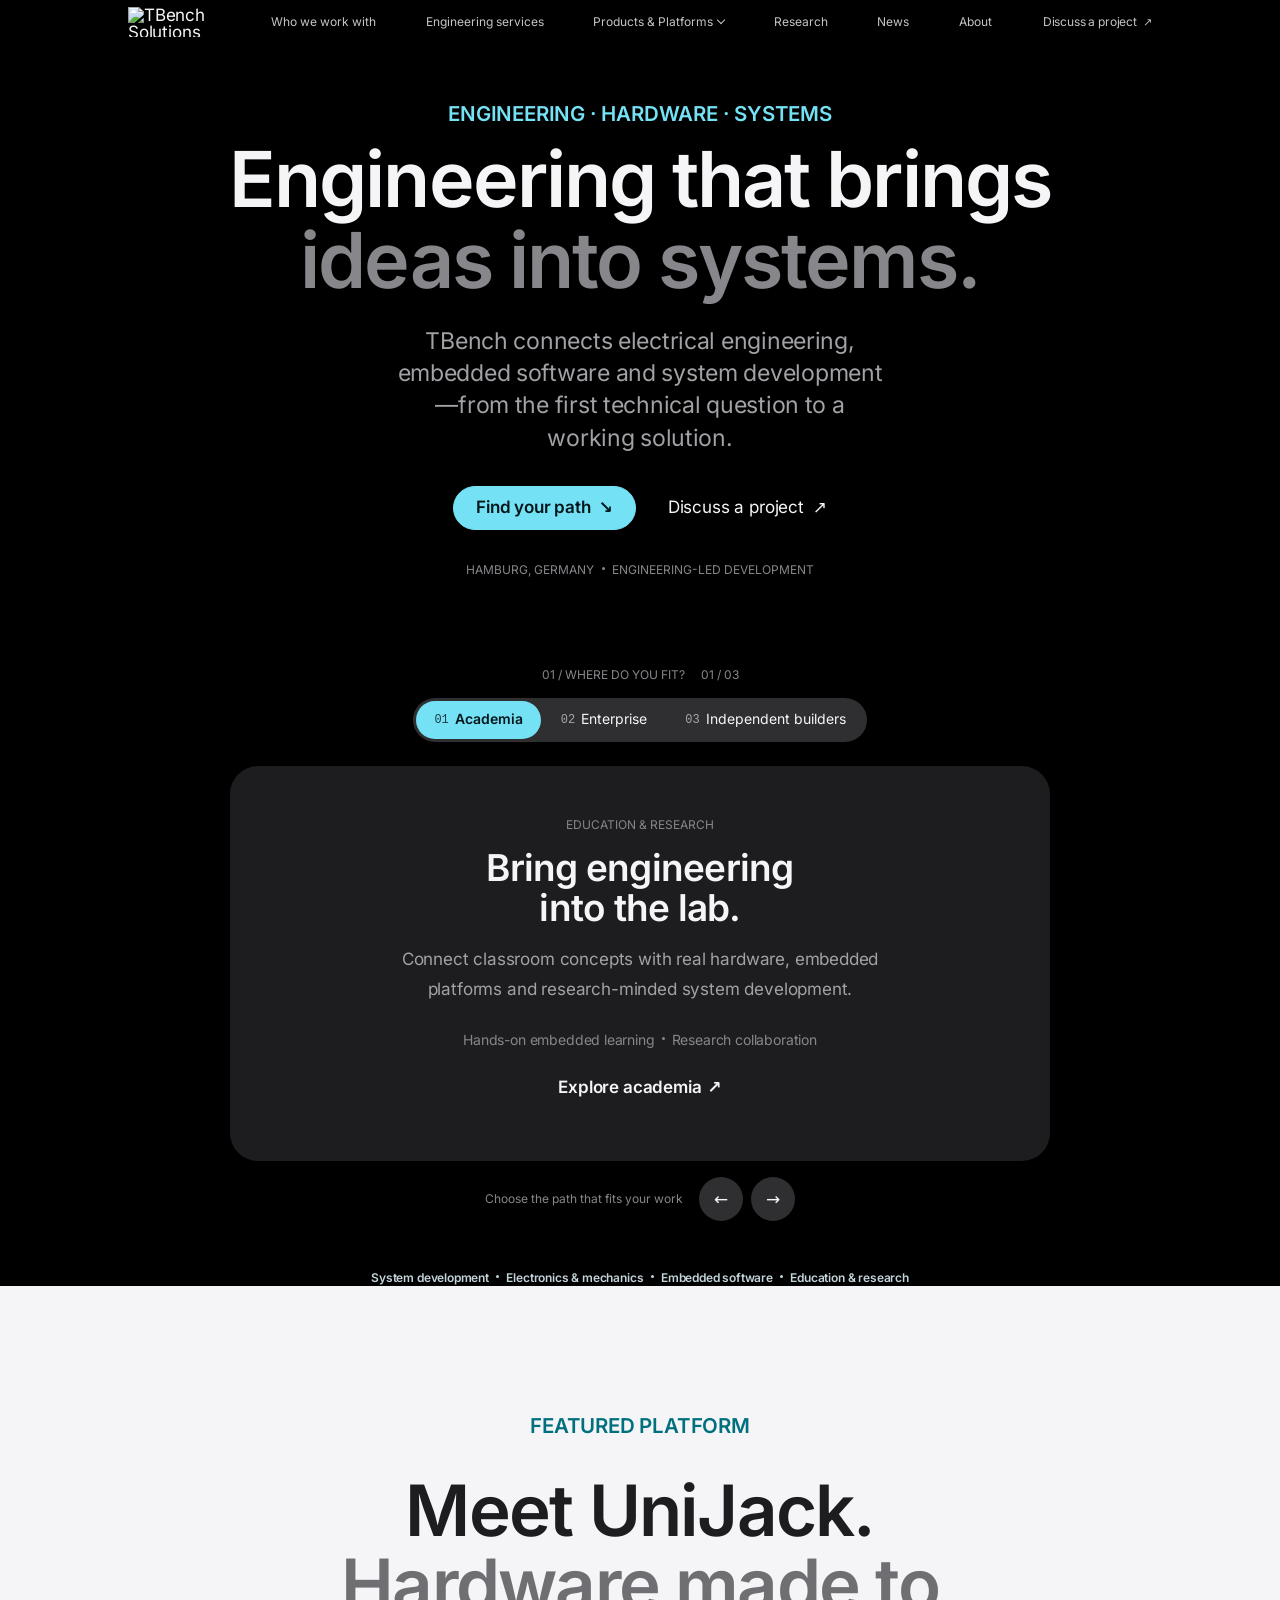
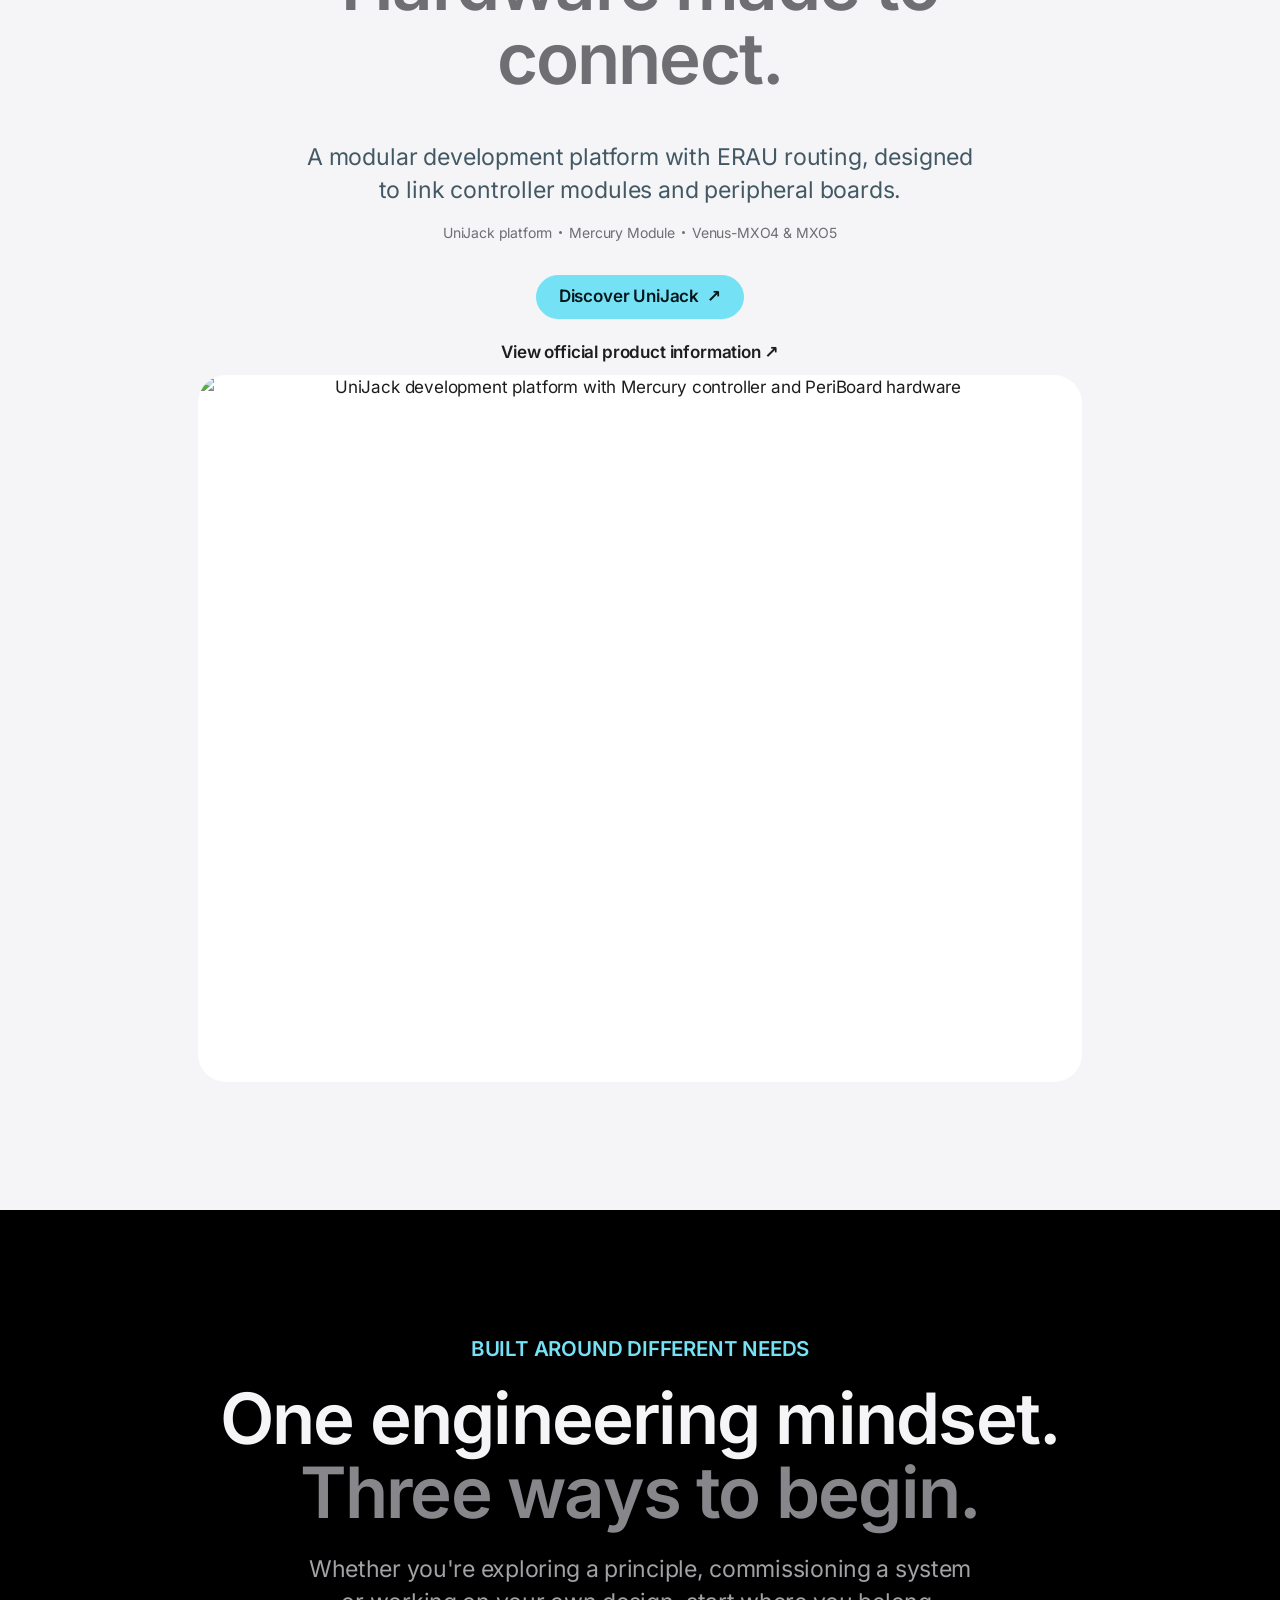
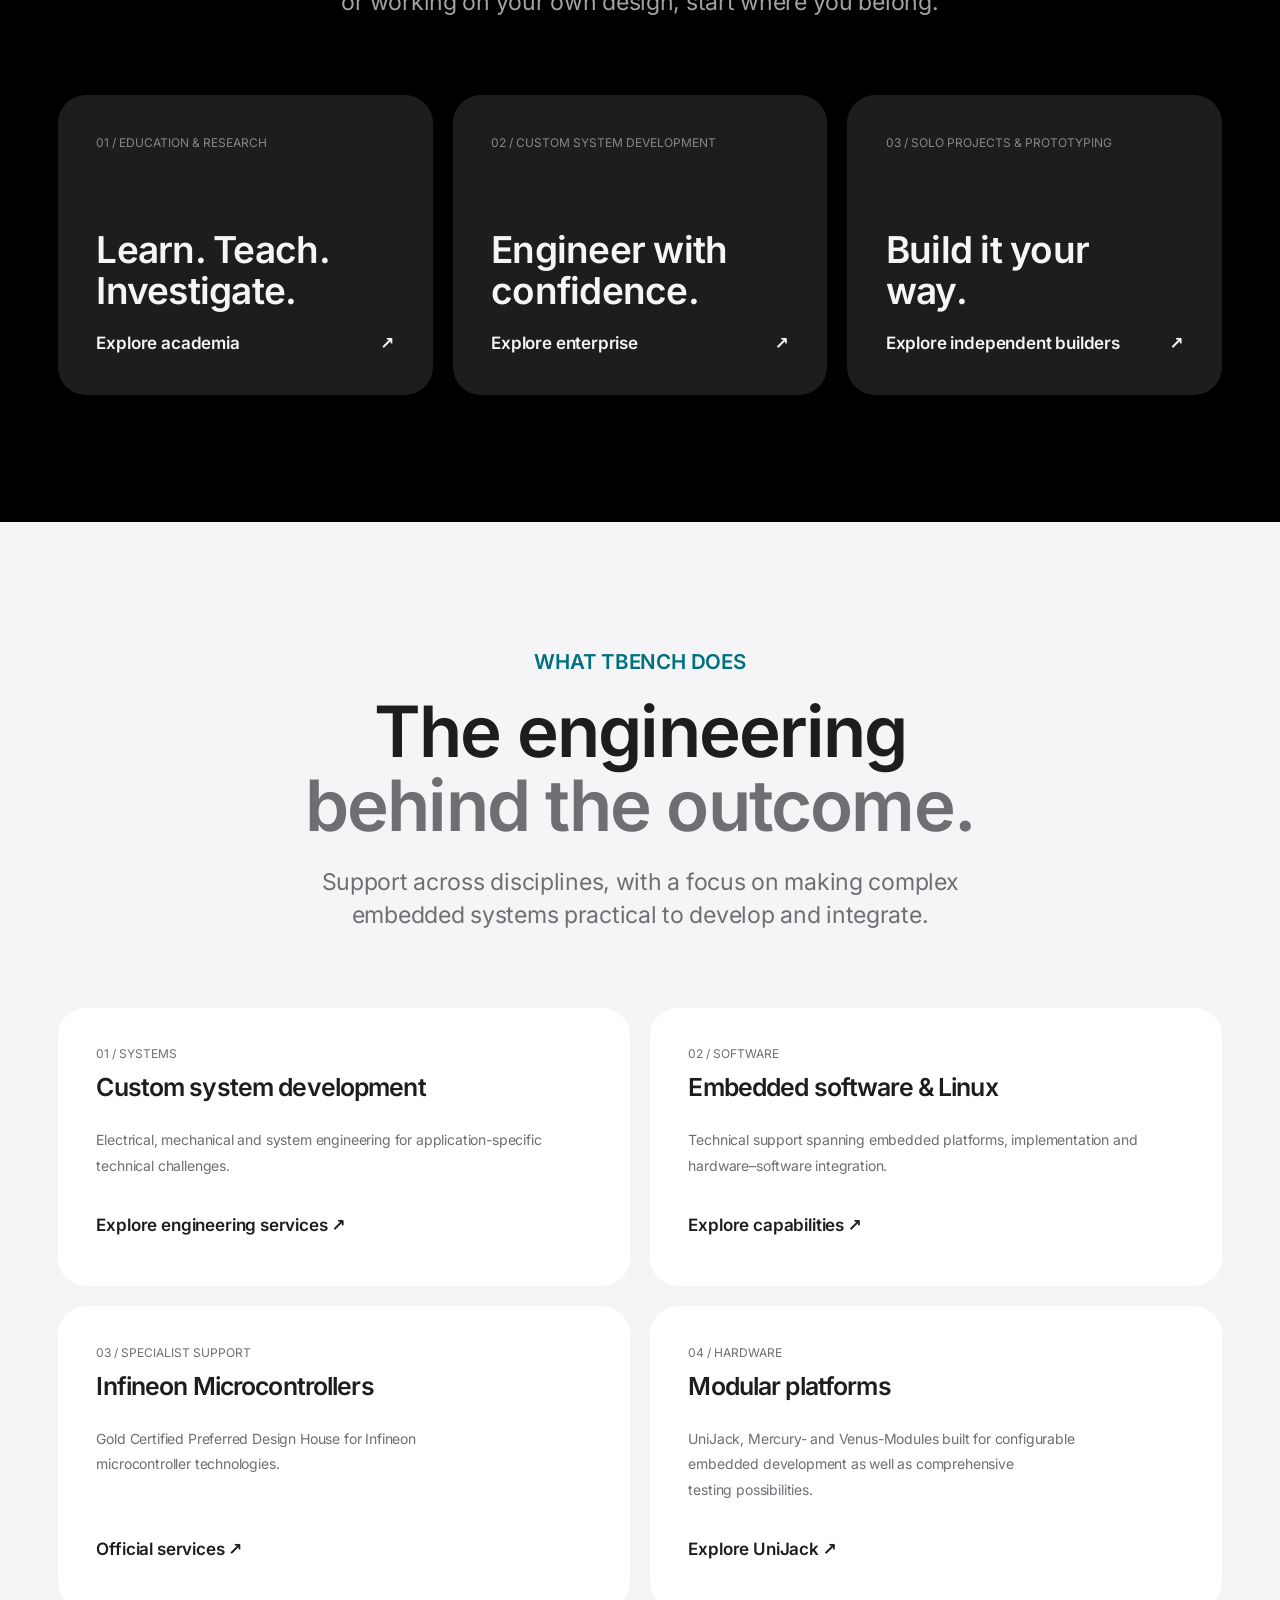
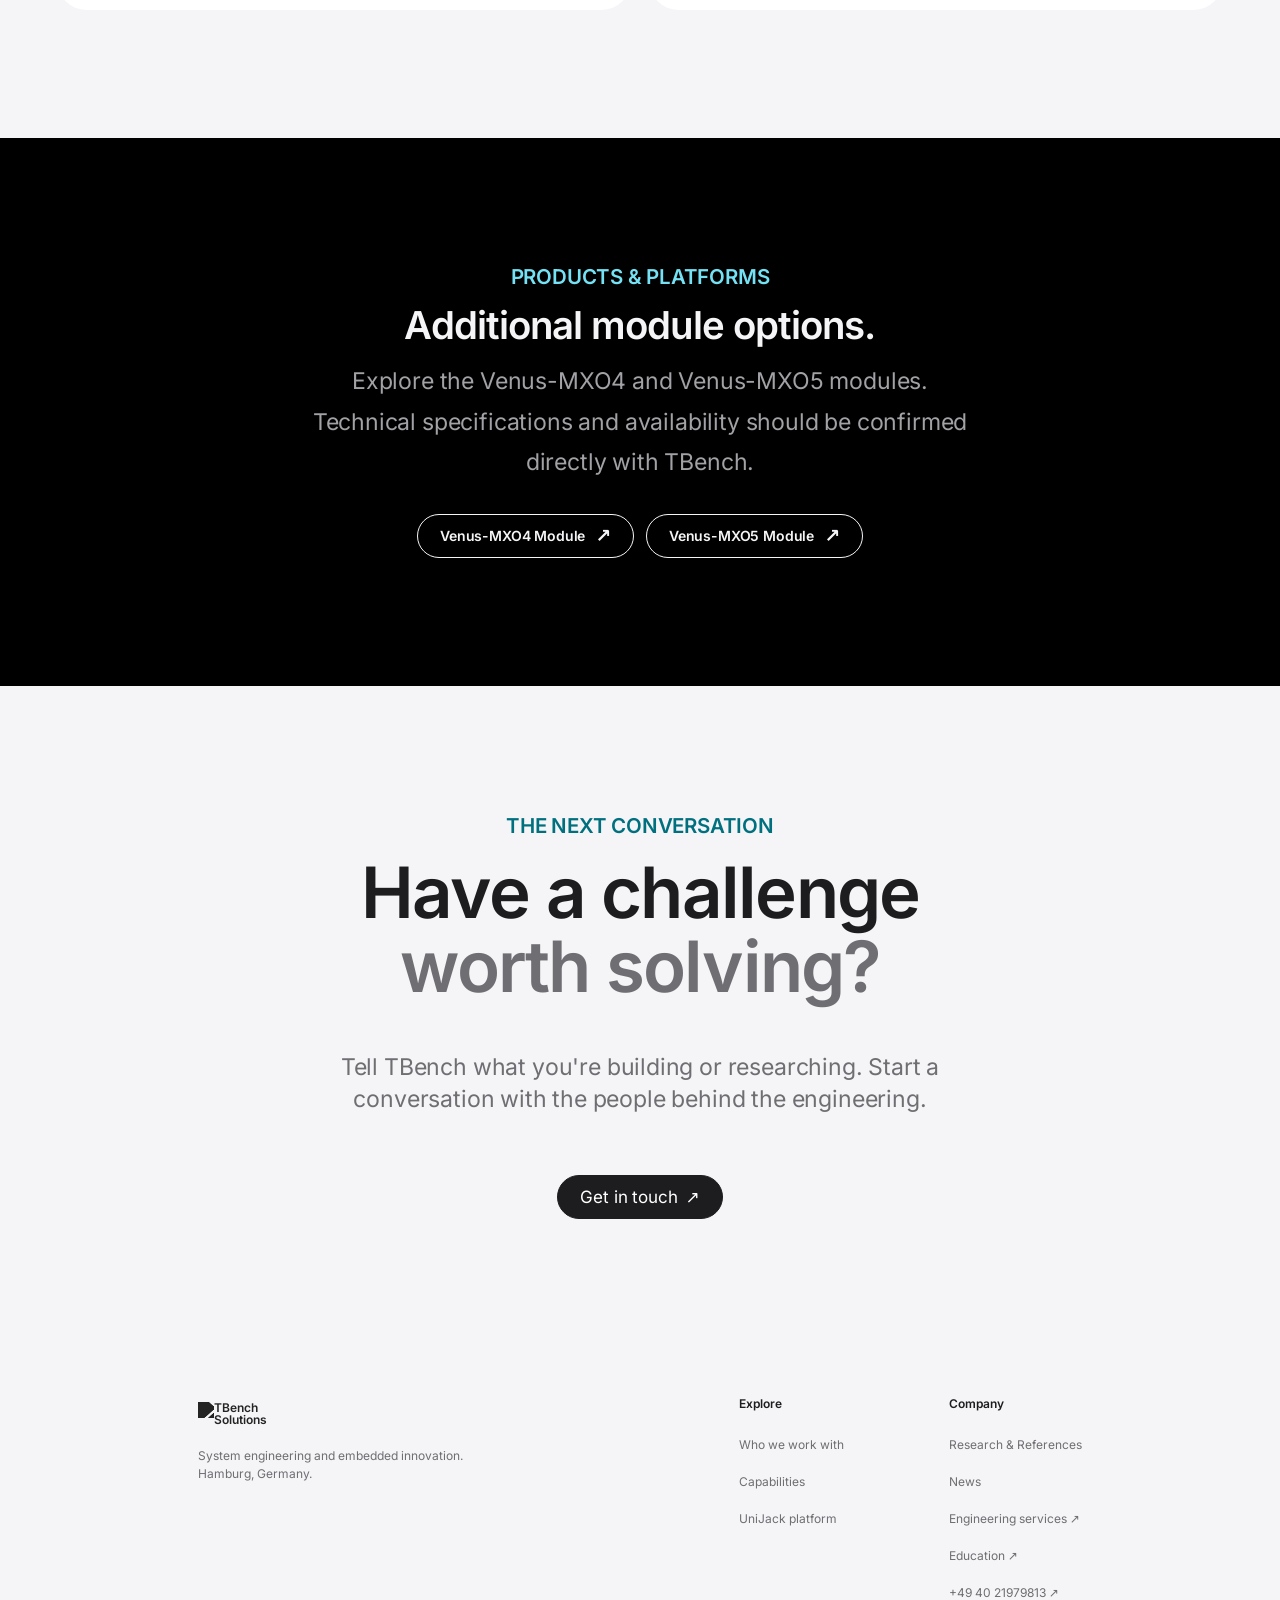
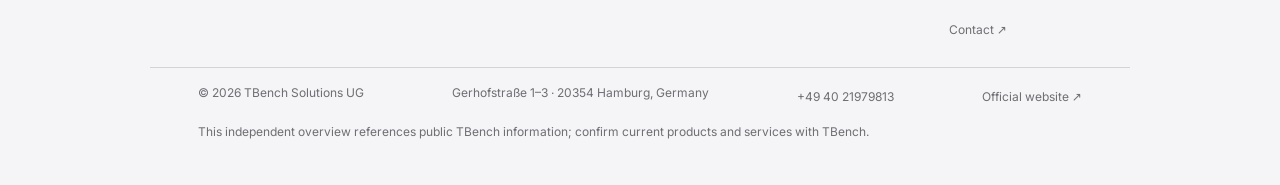
==== tbench/index.html @ c538a20d "Home carousel: narrow centred text card with steady height - Card max width 820px, all text and the " ====
<!doctype html><html lang="en"><head>
<meta charset="utf-8"><meta name="viewport" content="width=device-width, initial-scale=1">
<meta name="theme-color" content="#081016"><meta name="color-scheme" content="dark">
<title>TBench Solutions | Engineering for what’s next</title>
<meta name="description" content="TBench brings electrical engineering, embedded software and system development to academia, enterprises and independent builders. Find your path.">
<link rel="canonical" href="https://britneylinda14-stack.github.io/tbench-unijack-copy/tbench/">
<meta property="og:type" content="website"><meta property="og:title" content="TBench Solutions | Engineering for what’s next">
<meta property="og:description" content="Explore TBench engineering solutions for academia, enterprises and independent builders.">
<meta property="og:image" content="https://britneylinda14-stack.github.io/tbench-unijack-copy/assets/gallery-1.jpg">
<link rel="stylesheet" href="./../tokens.css?v=apple-9">
<link rel="stylesheet" href="./site.css"><script src="./site.js?v=apple-9" defer></script><link rel="stylesheet" href="./concept.css?v=apple-9"><link rel="stylesheet" href="../tbench/shared-nav.css?v=apple-9"><script defer src="../tbench/shared-nav.js?v=apple-9"></script></head><body class="page-home">
<a class="skip-link" href="#main">Skip to content</a>
<header class="tb-header" id="tb-unified-header" data-menu-open="false"><div class="tb-header-inner">
<a class="tb-brand" href="../tbench/" aria-label="TBench Solutions — company homepage"><img src="../assets/tbench-official-logo.svg?v=20261109" alt="TBench Solutions" width="2048" height="659" decoding="async"></a>
<button class="tb-menu-button" id="tb-menu-toggle" type="button" aria-label="Open navigation" aria-expanded="false" aria-controls="tb-primary-menu"><i aria-hidden="true"></i><i aria-hidden="true"></i><i aria-hidden="true"></i></button>
<nav class="tb-navigation" id="tb-primary-menu" aria-label="Main navigation">
<a href="../tbench/#audiences">Who we work with</a><a href="../tbench/#expertise">Engineering services</a>
<div class="tb-nav-products"><button type="button" class="tb-product-toggle" id="tb-products-button" aria-expanded="false" aria-controls="tb-product-links" aria-haspopup="true">Products &amp; Platforms <span aria-hidden="true">⌄</span></button>
<div class="tb-product-list" id="tb-product-links" hidden>
<a href="../">UniJack Development Platform</a>
<a href="../tbench/products/mercury/">Mercury Module</a>
<a href="../tbench/products/periboard/">PeriBoard</a>
<a href="../tbench/products/venus-mxo4/">Venus-MXO4 Module</a>
<a href="../tbench/products/venus-mxo5/">Venus-MXO5 Module</a>
<a class="tb-product-external" href="https://www.tbenchsolutions.com/products/" target="_blank" rel="noopener">Official product information <span aria-hidden="true">↗</span></a>
</div></div>
<a href="../tbench/#company">About</a>
</nav><a class="tb-contact" href="mailto:info@tbench-solutions.com?subject=TBench%20project%20enquiry">Discuss a project <span aria-hidden="true">↗</span></a>
</div></header><main id="main">
<section class="hero"><div class="container hero-grid"><div class="hero-copy">
<p class="eyebrow"><i aria-hidden="true"></i> ENGINEERING · HARDWARE · SYSTEMS</p>
<h1>Engineering that brings <em>ideas into systems.</em></h1>
<p class="hero-lead">TBench connects electrical engineering, embedded software and system development—from the first technical question to a working solution.</p>
<div class="hero-actions"><a href="#audiences" class="button button-primary">Find your path <span aria-hidden="true">↘</span></a><a href="mailto:info@tbench-solutions.com?subject=TBench%20engineering%20enquiry" class="text-link">Discuss a project <span aria-hidden="true">↗</span></a></div>
<div class="hero-meta"><span>HAMBURG, GERMANY</span><span>ENGINEERING-LED DEVELOPMENT</span></div></div>
<div class="carousel" role="region" aria-roledescription="carousel" aria-label="Explore TBench by audience" id="audience-carousel">
<div class="carousel-head"><span>01 / WHERE DO YOU FIT?</span><span><b id="slide-count">01</b> / 03</span></div>
<div class="slide-tabs" role="tablist" aria-label="Choose your audience"><button type="button" class="slide-tab active" data-to="0" role="tab" id="slide-tab-0" aria-selected="true" aria-controls="slide-0" tabindex="0"><small>01</small>Academia</button><button type="button" class="slide-tab" data-to="1" role="tab" id="slide-tab-1" aria-selected="false" aria-controls="slide-1" tabindex="-1"><small>02</small>Enterprise</button><button type="button" class="slide-tab" data-to="2" role="tab" id="slide-tab-2" aria-selected="false" aria-controls="slide-2" tabindex="-1"><small>03</small>Independent builders</button></div>
<div class="slides"><article class="slide" id="slide-0" role="tabpanel" aria-labelledby="slide-tab-0" data-slide="0" ><div class="slide-body"><p class="micro">EDUCATION & RESEARCH</p><h3>Bring engineering into the lab.</h3><p>Connect classroom concepts with real hardware, embedded platforms and research-minded system development.</p><div class="slide-tags"><span>Hands-on embedded learning</span><span>Research collaboration</span></div><a class="slide-link" href="academia/">Explore academia<span aria-hidden="true">↗</span></a></div><div class="slide-art art-academia" aria-hidden="true"><div class="art-grid"></div><div class="art-head">TBENCH / 01</div><div class="art-board"><div class="art-chip">MCU<span>HARDWARE LAB</span></div><i class="art-node n1"></i><i class="art-node n2"></i><i class="art-node n3"></i><i class="art-node n4"></i></div><div class="art-legend">LEARN / TEST / EXPLORE</div></div></article><article class="slide" id="slide-1" role="tabpanel" aria-labelledby="slide-tab-1" data-slide="1" hidden><div class="slide-body"><p class="micro">CUSTOM SYSTEM DEVELOPMENT</p><h3>From requirements to working systems.</h3><p>Bring hardware, software and system engineering together with tailored development support.</p><div class="slide-tags"><span>System architecture</span><span>Embedded & Infineon support</span></div><a class="slide-link" href="enterprise/">Explore enterprise<span aria-hidden="true">↗</span></a></div><div class="slide-art art-enterprise" aria-hidden="true"><div class="art-grid"></div><div class="art-head">TBENCH / 02</div><div class="art-stack"><span>HARDWARE <b>01</b></span><span>EMBEDDED SOFTWARE <b>02</b></span><span>SYSTEM INTEGRATION <b>03</b></span></div><div class="art-legend">FROM DEFINITION TO DELIVERY</div></div></article><article class="slide" id="slide-2" role="tabpanel" aria-labelledby="slide-tab-2" data-slide="2" hidden><div class="slide-body"><p class="micro">SOLO PROJECTS & PROTOTYPING</p><h3>Make room for the next idea.</h3><p>Explore modular hardware, controller interfaces and a more flexible way to prototype embedded applications.</p><div class="slide-tags"><span>Modular hardware</span><span>Practical exploration</span></div><a class="slide-link" href="builders/">Explore for builders<span aria-hidden="true">↗</span></a></div><div class="slide-art art-builders" aria-hidden="true"><div class="art-grid"></div><div class="art-head">TBENCH / 03</div><div class="art-progression"><div><small>01</small>IDEA</div><i></i><div><small>02</small>BUILD</div><i></i><div><small>03</small>TEST</div></div><div class="art-legend">ONE STEP AT A TIME</div></div></article></div>
<div class="carousel-foot"><span>Choose the path that fits your work</span><div><button type="button" data-move="-1" aria-label="Previous audience">←</button><button type="button" data-move="1" aria-label="Next audience">→</button></div></div><p class="visually-hidden" aria-live="polite" id="slide-status"></p>
</div></div></section>
<div class="capability-strip"><div class="container"><span>System development</span><span>Electronics & mechanics</span><span>Embedded software</span><span>Education & research</span></div></div>
<section class="feature-section tb-section--product"><div class="container feature-grid"><div class="feature-photo"><img src="../assets/gallery-1.jpg" alt="UniJack development platform with Mercury controller and PeriBoard hardware" loading="lazy"><span>UNIJACK / MODULAR EMBEDDED HARDWARE</span></div>
<div class="feature-copy"><p class="eyebrow">FEATURED PLATFORM</p><h2>Meet UniJack.<br><span>Hardware made to connect.</span></h2><p>A modular development platform with ERAU routing, designed to link controller modules and peripheral boards.</p><div class="feature-list"><span>UniJack platform</span><span>Mercury Module</span><span>Venus-MXO4 &amp; MXO5</span></div><a class="button button-primary" href="../">Discover UniJack <span aria-hidden="true">↗</span></a><a class="official-link" href="https://www.tbenchsolutions.com/products/" target="_blank" rel="noopener">View official product information ↗</a></div></div></section>
<section class="section audience-section" id="audiences"><div class="container">
<div class="section-head"><div><p class="eyebrow">BUILT AROUND DIFFERENT NEEDS</p><h2>One engineering mindset.<br><span>Three ways to begin.</span></h2></div><p>Whether you're exploring a principle, commissioning a system or working on your own design, start where you belong.</p></div>
<div class="audience-grid"><a class="audience-card" href="academia/"><span class="card-top"><small>01 / EDUCATION & RESEARCH</small><span aria-hidden="true">↗</span></span><strong>Learn. Teach. Investigate.</strong><span>Explore academia <span aria-hidden="true">↗</span></span></a><a class="audience-card" href="enterprise/"><span class="card-top"><small>02 / CUSTOM SYSTEM DEVELOPMENT</small><span aria-hidden="true">↗</span></span><strong>Engineer with confidence.</strong><span>Explore enterprise <span aria-hidden="true">↗</span></span></a><a class="audience-card" href="builders/"><span class="card-top"><small>03 / SOLO PROJECTS & PROTOTYPING</small><span aria-hidden="true">↗</span></span><strong>Build it your way.</strong><span>Explore independent builders <span aria-hidden="true">↗</span></span></a></div></div></section>
<section class="section expertise-section tb-section--service" id="expertise"><div class="container">
<div class="section-head"><div><p class="eyebrow">WHAT TBENCH DOES</p><h2>The engineering<br><span>behind the outcome.</span></h2></div><p>Support across disciplines, with a focus on making complex embedded systems practical to develop and integrate.</p></div>
<div class="expertise-grid">
<article><span>01 / SYSTEMS</span><h3>Custom system development</h3><p>Electrical, mechanical and system engineering for application-specific technical challenges.</p><a href="enterprise/">Explore engineering services ↗</a></article>
<article><span>02 / SOFTWARE</span><h3>Embedded software & Linux</h3><p>Technical support spanning embedded platforms, implementation and hardware–software integration.</p><a href="enterprise/">Explore capabilities ↗</a></article>
<article><span>03 / SPECIALIST SUPPORT</span><h3>Infineon Microcontrollers</h3><p>Gold Certified Preferred Design House for Infineon microcontroller technologies.</p><a target="_blank" rel="noopener" href="https://www.tbenchsolutions.com/services/">Official services ↗</a></article>
<article><span>04 / HARDWARE</span><h3>Modular platforms</h3><p>UniJack, Mercury- and Venus-Modules built for configurable embedded development as well as comprehensive testing possibilities.</p><a href="../">Explore UniJack ↗</a></article>
</div></div></section>

<section class="portfolio-strip tb-section--support" id="product-portfolio" aria-label="More TBench modules"><div class="container portfolio-inner"><div><p class="eyebrow">PRODUCTS &amp; PLATFORMS</p><h2>Additional module options.</h2><p>Explore the Venus-MXO4 and Venus-MXO5 modules. Technical specifications and availability should be confirmed directly with TBench.</p></div><div class="portfolio-links"><a href="products/venus-mxo4/"><span>Venus-MXO4 Module</span><span aria-hidden="true">↗</span></a><a href="products/venus-mxo5/"><span>Venus-MXO5 Module</span><span aria-hidden="true">↗</span></a></div></div></section>
<section class="section final-cta"><div class="container final-grid"><div><p class="eyebrow">THE NEXT CONVERSATION</p><h2>Have a challenge<br><span>worth solving?</span></h2></div><div><p>Tell TBench what you're building or researching. Start a conversation with the people behind the engineering.</p><a href="mailto:info@tbench-solutions.com?subject=TBench%20project%20enquiry" class="button button-light">Get in touch <span aria-hidden="true">↗</span></a></div></div></section>
</main><footer class="site-footer" id="company"><div class="container footer-top"><div><a class="brand" href="./"><img class="brand-logo" src="../assets/tbench-official-logo.svg?v=20261109" alt="TBench Solutions" width="2048" height="659" decoding="async"></a><p>System engineering and embedded innovation.<br>Hamburg, Germany.</p></div><div class="footer-nav"><div><strong>Explore</strong><a href="#audiences">Who we work with</a><a href="#expertise">Capabilities</a><a href="../">UniJack platform</a></div><div><strong>Company</strong><a href="research/">Research &amp; References</a><a href="news/">News</a><a href="https://www.tbenchsolutions.com/services/" target="_blank" rel="noopener">Engineering services ↗</a><a href="https://www.tbenchsolutions.com/education/" target="_blank" rel="noopener">Education ↗</a><a href="tel:+494021979813">+49 40 21979813 ↗</a><a href="mailto:info@tbench-solutions.com">Contact ↗</a></div></div></div><div class="container footer-bottom"><span>© 2026 TBench Solutions UG</span><span>Gerhofstraße 1–3 · 20354 Hamburg, Germany</span><a class="footer-phone" href="tel:+494021979813">+49 40 21979813</a><a href="https://www.tbenchsolutions.com/" target="_blank" rel="noopener">Official website ↗</a></div><p class="container footer-note">This independent overview references public TBench information; confirm current products and services with TBench.</p></footer>
</body></html>
---- tokens.css ----
/* TBench / UniJack shared foundations — used by the UniJack page and every
   /tbench/ page. Product-page system: black and light grey bands, system type,
   cyan kept as the single signal colour (active states, traces, focus). */

/* Inter is the fallback for devices without the Apple system font.
   Only the two weights the system uses ship (OFL, see assets/fonts/Inter-OFL.txt). */
@font-face{font-family:'Inter';src:url('./assets/fonts/inter-latin-400-normal.woff2') format('woff2');font-weight:400;font-style:normal;font-display:swap;unicode-range:U+0000-00FF,U+0131,U+0152-0153,U+02BB-02BC,U+02C6,U+02DA,U+02DC,U+0304,U+0308,U+0329,U+2000-206F,U+20AC,U+2122,U+2191,U+2193,U+2212,U+2215,U+FEFF,U+FFFD}
@font-face{font-family:'Inter';src:url('./assets/fonts/inter-latin-600-normal.woff2') format('woff2');font-weight:600;font-style:normal;font-display:swap;unicode-range:U+0000-00FF,U+0131,U+0152-0153,U+02BB-02BC,U+02C6,U+02DA,U+02DC,U+0304,U+0308,U+0329,U+2000-206F,U+20AC,U+2122,U+2191,U+2193,U+2212,U+2215,U+FEFF,U+FFFD}

:root{
 color-scheme:dark;
 /* Dark bands */
 --c-black:#000;
 --c-tile:#1d1d1f;          /* tiles and panels on black */
 --c-tile-2:#2a2a2d;
 --c-on-dark:#f5f5f7;
 --c-on-dark-2:#a1a1a6;     /* body copy on black, 8.4:1 */
 --c-on-dark-3:#86868b;     /* quiet labels on black, 5.7:1 */
 --c-line-dark:rgba(255,255,255,.14);
 --c-line-dark-2:rgba(255,255,255,.24);
 /* Light bands */
 --c-light:#f5f5f7;
 --c-white:#fff;
 --c-on-light:#1d1d1f;
 --c-on-light-2:#6e6e73;    /* 4.7:1 on #f5f5f7, 5.1:1 on #fff */
 --c-line-light:#d2d2d7;
 /* Signal */
 --c-cyan:#74e2f4;          /* on black only */
 --c-cyan-2:#a9eefa;
 --c-cyan-ink:#04161c;
 --c-cyan-deep:#00707f;     /* cyan on light bands: text, focus, 5.4:1 on #f5f5f7 */
 --c-accent:var(--c-cyan);  /* UniJack's signature colour; light bands switch to --c-cyan-deep */

 /* Legacy names used by the /tbench/ stylesheets, mapped onto the new system. */
 --c-ground:var(--c-black);--c-ground-2:var(--c-black);--c-surface:var(--c-tile);--c-surface-2:var(--c-tile-2);--c-raised:var(--c-tile-2);
 --c-line:var(--c-line-dark);--c-line-2:var(--c-line-dark-2);
 --c-ink:var(--c-on-dark);--c-ink-2:var(--c-on-dark-2);--c-ink-3:var(--c-on-dark-3);
 --c-paper:var(--c-light);--c-paper-2:var(--c-white);--c-paper-line:var(--c-line-light);
 --c-paper-ink:var(--c-on-light);--c-paper-ink-2:var(--c-on-light-2);--c-paper-accent:var(--c-cyan-deep);
 --c-service:var(--c-black);--c-service-line:var(--c-line-dark);--c-service-ink:var(--c-on-dark);--c-service-ink-2:var(--c-on-dark-2);--c-service-accent:var(--c-on-dark);

 --font-sans:-apple-system,BlinkMacSystemFont,'Inter',system-ui,sans-serif;
 --font-mono:ui-monospace,'SF Mono',SFMono-Regular,Menlo,Consolas,monospace;

 /* Type scale: 390px → 1440px */
 --t-hero:clamp(3rem,1.2rem + 5.6vw,6rem);          /* 48 → 96 */
 --t-h2:clamp(2.5rem,1.3rem + 3.9vw,5rem);          /* 40 → 77 */
 --t-h3:clamp(1.75rem,1.35rem + 1.2vw,2.5rem);      /* 28 → 40 */
 --t-h4:clamp(1.3125rem,1.15rem + .5vw,1.75rem);    /* 21 → 28 */
 --t-stat:clamp(5.5rem,2rem + 9vw,10rem);           /* 88 → 160 */
 --t-eyebrow:clamp(1.0625rem,.92rem + .45vw,1.3125rem); /* 17 → 21 */
 --t-lead:clamp(1.1875rem,1rem + .55vw,1.5rem);     /* 19 → 24 */
 --t-body:1.0625rem;                                /* 17 */
 --t-small:.875rem;                                 /* 14 */
 --t-caption:.75rem;                                /* 12 */
 /* Older names */
 --text-xs:var(--t-caption);--text-sm:var(--t-small);--text-md:var(--t-body);--text-lg:var(--t-lead);
 --text-xl:var(--t-h4);--text-2xl:var(--t-h3);--text-3xl:var(--t-h2);--text-4xl:var(--t-hero);

 /* 8px grid */
 --s-1:4px;--s-2:8px;--s-3:12px;--s-4:16px;--s-5:24px;--s-6:32px;--s-7:48px;--s-8:64px;--s-9:96px;--s-10:140px;
 --section:clamp(88px,3.5rem + 5.6vw,140px);
 --gutter:clamp(16px,4vw,48px);
 --max:1260px;      /* compare rows, bento */
 --content:980px;   /* headlines, panels */
 --read:680px;      /* long text */
 --header:44px;     /* global header */
 --local:52px;      /* sticky local nav */
 --radius:12px;
 --radius-lg:18px;
 --radius-tile:28px;
 --pill:980px;

 --ease-out:cubic-bezier(.23,1,.32,1);
 --ease-in-out:cubic-bezier(.77,0,.175,1);
 --dur-1:140ms;--dur-2:200ms;--dur-3:260ms;
}
@media (max-width:833px){:root{--local:48px}}

/* Browser surfaces carry the palette too. */
::selection{background:rgba(116,226,244,.32);color:inherit}
html{scrollbar-color:#3a3a3d var(--c-black);accent-color:var(--c-cyan);caret-color:var(--c-cyan)}
:focus-visible{outline:2px solid var(--c-cyan);outline-offset:3px;border-radius:4px}
.on-light :focus-visible,:is([data-band=light],.band-light) :focus-visible{outline-color:var(--c-cyan-deep)}
---- tbench/site.css ----
:root{color-scheme:dark;--bg:#081016;--panel:#101c25;--panel2:#12242c;--line:rgba(181,217,229,.17);--text:#edf5f7;--muted:#afc1c9;--subtle:#819aa5;--cyan:#7de3ef;--bright:#b4f3f8;--body:'DM Sans',sans-serif;--display:'Space Grotesk',sans-serif;--mono:'IBM Plex Mono',monospace}
*{box-sizing:border-box}html{scroll-behavior:smooth;scroll-padding-top:95px}body{margin:0;background:var(--bg);color:var(--text);font-family:var(--body);font-size:16px;line-height:1.65;-webkit-font-smoothing:antialiased}a{color:inherit;text-decoration:none}button{font:inherit;cursor:pointer}button,a{touch-action:manipulation}button:focus-visible,a:focus-visible{outline:2px solid var(--cyan);outline-offset:4px}img{max-width:100%;display:block}[hidden]{display:none!important}.container{width:min(1400px,calc(100% - 11.4%));margin-inline:auto}.skip-link{position:fixed;z-index:100;top:-90px;left:16px;background:var(--cyan);padding:8px 14px;color:#07131a}.skip-link:focus{top:10px}.visually-hidden{position:absolute;width:1px;height:1px;clip:rect(0 0 0 0);overflow:hidden;white-space:nowrap}
.site-header{height:84px;background:#09131bcc;border-bottom:1px solid var(--line);position:sticky;top:0;z-index:40;backdrop-filter:blur(17px);-webkit-backdrop-filter:blur(17px)}.nav-inner{height:100%;display:flex;align-items:center;gap:46px}.brand{display:inline-flex;gap:12px;align-items:center;font-family:var(--display);font-weight:700;line-height:1;color:#f1f8fa;flex-shrink:0}.mark{font:bold 43px/.85 var(--display);letter-spacing:-.18em;padding-right:7px}.mark span{color:var(--cyan)}.brand-label{font-size:18px;letter-spacing:-.055em}.brand-label small{font:500 8px/1.3 var(--mono);color:var(--subtle);display:block;letter-spacing:.34em;margin-top:5px}.site-header nav{display:flex;align-items:center;gap:31px;flex:1}.site-header nav a{display:inline-flex;align-items:center;min-height:44px;color:#c2d0d7;font-size:13px;font-weight:600;transition:color .2s}.site-header nav a:hover{color:var(--cyan)}.site-header nav a span{margin-left:4px;color:var(--cyan)}.header-cta{white-space:nowrap;border:1px solid #446772;border-radius:4px;padding:11px 17px;color:var(--text);font-size:13px;font-weight:600}.header-cta:hover{background:rgba(125,227,239,.09);border-color:var(--cyan)}.header-cta span{color:var(--cyan);margin-left:11px}.menu-toggle{display:none}
.hero{position:relative;overflow:hidden;isolation:isolate}.hero:before{content:'';position:absolute;inset:0;z-index:-1;background:radial-gradient(ellipse at 83% 22%,rgba(42,114,136,.13),transparent 50%),linear-gradient(rgba(120,183,203,.035) 1px,transparent 1px),linear-gradient(90deg,rgba(120,183,203,.035) 1px,transparent 1px);background-size:auto,94px 94px,94px 94px;mask-image:linear-gradient(to bottom,#000,transparent 90%)}.hero-grid{display:grid;grid-template-columns:minmax(0,.95fr) minmax(0,1.05fr);gap:6%;align-items:center;min-height:746px;padding-top:63px;padding-bottom:78px}.hero-copy{padding-bottom:40px}.eyebrow{margin:0;color:var(--cyan);font:500 11px/1.65 var(--mono);letter-spacing:.11em}.eyebrow i{display:inline-block;vertical-align:middle;margin-right:8px;width:23px;height:1px;background:var(--cyan)}h1,h2,h3,p{overflow-wrap:break-word}h1,h2,h3{font-family:var(--display);font-weight:500;letter-spacing:-.05em}h1{font-size:clamp(52px,5.55vw,88px);line-height:1.075;margin:28px 0}h1 em{font-style:normal;color:var(--cyan)}.hero-lead{font-size:18px;line-height:1.75;max-width:520px;color:var(--muted);margin:0}.hero-actions{display:flex;gap:26px;align-items:center;flex-wrap:wrap;margin-top:32px}.button{min-height:48px;display:inline-flex;align-items:center;justify-content:space-between;gap:26px;border:1px solid var(--line);padding:13px 21px;border-radius:5px;font-weight:700;font-size:13px;transition:background .18s,color .18s,transform .18s}.button:hover{transform:translateY(-1px)}.button-primary{background:var(--cyan);color:#06313a;border-color:var(--cyan)}.button-primary:hover{background:var(--bright)}.button-light{background:#edf7f8;color:#10232b}.button-light:hover{background:var(--bright)}.text-link{font-weight:600;font-size:13px}.text-link span{color:var(--cyan);padding-left:9px}.hero-meta{display:flex;flex-wrap:wrap;gap:26px;margin-top:72px;color:var(--subtle);font:500 9px var(--mono);letter-spacing:.13em}
.carousel{border:1px solid #37505c;background:linear-gradient(155deg,#132430 0%,#0c151d 90%);border-radius:10px;box-shadow:0 34px 80px rgba(0,0,0,.25);min-width:0;overflow:hidden}.carousel-head,.carousel-foot{padding:20px 24px;display:flex;justify-content:space-between;align-items:center;gap:14px}.carousel-head{font:500 10px var(--mono);color:#a9bdc8;letter-spacing:.1em}.carousel-head b{color:var(--cyan);font-weight:600}.slide-tabs{display:grid;grid-template-columns:repeat(3,minmax(0,1fr));border-block:1px solid var(--line);background:#0a151d}.slide-tab{border:0;border-right:1px solid var(--line);background:transparent;color:#96abb6;text-align:left;padding:15px 12px 17px;font-weight:600;font-size:12px;line-height:1.45;min-width:0}.slide-tab:last-child{border-right:0}.slide-tab small{display:block;font:500 10px var(--mono);color:var(--subtle);margin-bottom:5px}.slide-tab.active{color:#f1f9fc;background:#16313a;box-shadow:inset 0 -3px var(--cyan)}.slide-tab:hover{background:#19303a}.slide{min-height:415px;display:grid;grid-template-columns:minmax(0,1.13fr) minmax(0,.87fr);gap:10px;align-items:stretch}.slide-body{display:flex;flex-direction:column;padding:39px 0 33px 28px;min-width:0}.micro{font:500 9px var(--mono);color:var(--cyan);letter-spacing:.08em;margin:0 0 16px}.slide h3{font-size:clamp(24px,2.3vw,34px);line-height:1.12;margin:0 0 16px}.slide-body>p:not(.micro){font-size:13px;color:#aebfc9;line-height:1.75;margin:0 0 24px;max-width:330px}.slide-tags{display:flex;gap:7px;flex-wrap:wrap;margin-bottom:25px}.slide-tags span{border:1px solid #2c4e59;border-radius:3px;padding:4px 7px;font-size:10px;color:#c1d0d6}.slide-link{margin-top:auto;display:flex;justify-content:space-between;gap:14px;max-width:230px;padding-bottom:9px;border-bottom:1px solid #477783;font-size:13px;font-weight:700;color:var(--cyan)}.slide-link:hover{color:#fff}.slide-art{position:relative;overflow:hidden;margin:15px 16px 15px 0;border:1px solid #26444f;border-radius:6px;background:radial-gradient(ellipse at 48% 47%,#22424b,#101e27 73%);min-width:0;isolation:isolate}.art-grid{position:absolute;inset:0;background:linear-gradient(#99c8d217 1px,transparent 1px),linear-gradient(90deg,#99c8d217 1px,transparent 1px);background-size:25px 25px;mask-image:linear-gradient(140deg,#0002,#0008)}.art-head{position:absolute;top:19px;left:16px;z-index:2;font:500 9px var(--mono);letter-spacing:.1em;color:#9eb6c2}.art-legend{position:absolute;z-index:2;bottom:20px;left:15px;font:500 9px var(--mono);letter-spacing:.075em;color:#d0e3e9}.art-board{width:155px;height:165px;position:absolute;top:50%;left:50%;transform:translate(-50%,-50%) rotate(-13deg);border:1px solid #5c929a;background:linear-gradient(140deg,#215262,#112e39);box-shadow:12px 15px 0 #07131a66;border-radius:7px}.art-chip{position:absolute;inset:45px 35px;border:2px solid #a5e9ee;border-radius:5px;display:grid;place-content:center;text-align:center;font:700 14px var(--mono);color:#bcecf0;background:#0e2e39}.art-chip span{display:block;font-size:6px;color:#96c3cb;white-space:nowrap}.art-node{position:absolute;width:12px;height:12px;border:2px solid #68cbd7;border-radius:2px;background:#153746}.n1{top:12px;left:19px}.n2{top:20px;right:18px}.n3{bottom:22px;left:18px}.n4{bottom:18px;right:18px}.art-stack{position:absolute;top:50%;left:50%;width:81%;transform:translate(-50%,-50%) rotate(-8deg)}.art-stack span{display:flex;justify-content:space-between;align-items:center;margin-top:-1px;height:60px;border:1px solid #589aa8;background:#173744cc;padding:12px;color:#dfedf1;font:600 10px var(--mono);letter-spacing:.04em;box-shadow:11px 12px #07111955}.art-stack span:nth-child(2){transform:translateX(9px)}.art-stack span:nth-child(3){transform:translateX(18px)}.art-stack b{color:var(--cyan);font-size:11px}.art-progression{position:absolute;inset:0;display:flex;justify-content:center;align-items:center;gap:6px;padding:0 6px}.art-progression div{width:59px;height:84px;display:flex;flex-direction:column;justify-content:center;align-items:center;border:1px solid #4d8c9b;border-radius:5px;background:#173440;color:#eaf4f6;font:600 10px var(--mono)}.art-progression small{font:500 9px var(--mono);color:var(--cyan);margin-bottom:10px}.art-progression i{width:20px;height:1px;background:var(--cyan);flex-shrink:1}.carousel-foot{border-top:1px solid var(--line);font:400 10px var(--mono);color:var(--subtle)}.carousel-foot>div{display:flex;gap:8px}.carousel-foot button{width:34px;height:34px;border:1px solid #3b5d68;border-radius:4px;background:transparent;color:var(--text);font-size:17px}.carousel-foot button:hover{border-color:var(--cyan);color:var(--cyan)}
.capability-strip{border-block:1px solid var(--line);background:#0a141b}.capability-strip .container{display:grid;grid-template-columns:repeat(4,minmax(0,1fr));gap:20px;padding-block:21px}.capability-strip span{font-size:12px;font-weight:600;color:#c2d3d9}.capability-strip span:before{content:'·';font-size:24px;color:var(--cyan);vertical-align:middle;margin-right:13px}
.section{padding-block:112px;scroll-margin-top:50px}.section-head{display:flex;justify-content:space-between;align-items:end;gap:50px;margin-bottom:46px}.section-head h2{margin:19px 0 0}.section-head>p{max-width:360px;margin:0 0 3px;font-size:15px;line-height:1.85;color:var(--muted)}h2{font-size:clamp(34px,4vw,56px);line-height:1.12}h2 span{color:#91a8b2}.audience-grid{display:grid;grid-template-columns:repeat(3,minmax(0,1fr));gap:17px}.audience-card{border:1px solid var(--line);background:linear-gradient(153deg,#101e27,#0a131a);min-height:250px;padding:25px;display:flex;flex-direction:column;border-radius:8px;transition:border-color .2s,transform .2s}.audience-card:hover{border-color:#73cbda;transform:translateY(-3px)}.card-top{display:flex;justify-content:space-between;gap:10px;align-items:start;color:#9cb1ba}.card-top small{font:500 10px/1.6 var(--mono);letter-spacing:.05em}.card-top>span{color:var(--cyan);font-size:19px}.audience-card strong{font:500 clamp(22px,2.1vw,31px)/1.15 var(--display);letter-spacing:-.045em;margin:auto 0 20px;max-width:260px}.audience-card>span:last-child{display:flex;justify-content:space-between;font-size:13px;color:var(--cyan);font-weight:600}.expertise-section{background:#0d171f;border-block:1px solid var(--line)}.expertise-grid{display:grid;grid-template-columns:repeat(2,minmax(0,1fr));gap:0 35px}.expertise-grid article{padding:31px 24px 34px 0;border-top:1px solid var(--line)}.expertise-grid article>span{font:500 10px var(--mono);letter-spacing:.095em;color:var(--cyan)}.expertise-grid h3{margin:13px 0 10px;font-size:26px;letter-spacing:-.035em}.expertise-grid p{max-width:450px;font-size:14px;line-height:1.8;color:var(--muted);min-height:47px}.expertise-grid a{display:inline-block;font-size:12px;font-weight:600;color:var(--cyan);margin-top:10px}.expertise-grid a:hover{text-decoration:underline}.feature-section{padding-block:110px}.feature-grid{display:grid;grid-template-columns:1.15fr .85fr;gap:8%;align-items:center}.feature-photo{background:#e6edef;border:1px solid #294956;border-radius:8px;overflow:hidden;position:relative}.feature-photo img{width:100%;aspect-ratio:1.25;object-fit:cover;object-position:center}.feature-photo>span{position:absolute;left:18px;bottom:17px;color:#314954;background:#f6fafae8;padding:7px 10px;border-radius:3px;font:600 9px var(--mono);letter-spacing:.07em}.feature-copy h2{margin:22px 0}.feature-copy>p:not(.eyebrow){font-size:16px;line-height:1.8;color:var(--muted);max-width:420px}.feature-list{display:flex;gap:10px;flex-wrap:wrap;margin:30px 0}.feature-list span{border:1px solid var(--line);font-size:10px;color:#c8d5db;padding:6px 9px;border-radius:3px}.feature-copy .official-link{display:block;color:var(--muted);font-size:12px;margin-top:18px}.feature-copy .official-link:hover{color:var(--cyan)}.final-cta{background:linear-gradient(118deg,#102a33,#0d161e 85%);border-block:1px solid var(--line)}.final-grid{display:grid;grid-template-columns:1.1fr .9fr;gap:8%;align-items:center}.final-grid h2{margin:17px 0 0}.final-grid>div:last-child p{font-size:17px;line-height:1.8;max-width:400px;color:var(--muted);margin-bottom:28px}
.site-footer{background:#080e14;padding:65px 0 28px}.footer-top{display:flex;justify-content:space-between;gap:50px;padding-bottom:60px}.footer-top>div:first-child p{font-size:13px;line-height:1.85;color:var(--subtle)}.footer-nav{display:grid;grid-template-columns:1fr 1fr;gap:75px}.footer-nav>div{display:flex;flex-direction:column;gap:11px}.footer-nav strong{font-size:12px;margin-bottom:8px}.footer-nav a{font-size:12px;color:var(--muted)}.footer-nav a:hover{color:var(--cyan)}.footer-bottom{border-top:1px solid var(--line);padding-top:20px;display:flex;justify-content:space-between;gap:15px;flex-wrap:wrap;font-size:11px;color:var(--subtle)}.footer-bottom a:hover{color:var(--cyan)}.footer-note{font-size:10px;color:#748995;margin-top:25px;line-height:1.6}
@media(max-width:1150px){.nav-inner{gap:22px}.site-header nav{gap:14px}.hero-grid{gap:4%}.slide{grid-template-columns:1fr}.slide-body{padding:30px 26px}.slide-art{display:none}.hero-grid{min-height:690px}.audience-card{padding:20px}.footer-nav{gap:38px}}
@media(max-width:760px){html{scroll-padding-top:78px}.site-header{height:72px}.container{width:calc(100% - 40px)}.nav-inner{gap:14px}.brand{margin-right:auto}.mark{font-size:36px}.brand-label{font-size:16px}.menu-toggle{display:flex;flex-direction:column;justify-content:center;gap:5px;width:42px;height:42px;padding:10px;border:1px solid #365965;border-radius:5px;background:#11222b;color:#f3fafb}.menu-toggle span{height:1.5px;background:currentColor;border-radius:4px}.site-header nav{display:none;position:absolute;top:71px;left:0;right:0;background:#0b1720;flex-direction:column;align-items:stretch;gap:0;padding:8px 20px 15px;border-bottom:1px solid #294752;box-shadow:0 22px 45px #0008}.site-header[data-menu=true] nav{display:flex}.site-header nav a{border-bottom:1px solid var(--line);padding:8px 4px;min-height:48px;font-size:14px}.header-cta{display:none}.hero-grid{display:block;min-height:auto;padding-top:72px;padding-bottom:64px}.hero-copy{padding-bottom:38px}.hero-copy h1{font-size:clamp(44px,10vw,70px);max-width:580px}.hero-lead{font-size:16px}.hero-meta{margin-top:35px;gap:14px}.carousel{max-width:620px;margin-inline:auto}.slide{min-height:340px}.slide-body{min-height:340px}.slide-tabs .slide-tab{font-size:11px;padding:11px 8px}.carousel-head,.carousel-foot{padding:14px 17px}.slide h3{font-size:30px}.capability-strip .container{grid-template-columns:1fr 1fr;gap:12px;padding-block:17px}.capability-strip span{font-size:11px}.capability-strip span:before{margin-right:7px}.section{padding-block:75px}.section-head{display:block;margin-bottom:31px}.section-head>p{margin-top:21px}.audience-grid{grid-template-columns:1fr;gap:13px}.audience-card{min-height:180px}.audience-card strong{margin:20px 0 26px;max-width:none;font-size:27px}.expertise-grid{grid-template-columns:1fr}.expertise-grid article{padding:24px 0 28px}.expertise-grid p{min-height:0}.feature-section{padding-block:75px}.feature-grid{grid-template-columns:1fr;gap:36px}.feature-photo img{aspect-ratio:1.5}.final-grid{grid-template-columns:1fr;gap:18px}.footer-top{display:block}.footer-nav{margin-top:35px;gap:25px}.footer-bottom{display:block}.footer-bottom span,.footer-bottom a{display:block;margin-bottom:9px}}
@media(max-width:380px){.slide-tab small{font-size:8px}.slide-tabs .slide-tab{font-size:10px}.slide h3{font-size:26px}.hero-actions{gap:14px}.hero-meta span{font-size:8px}.slide-body{padding:29px 18px}.carousel-head{font-size:9px}}
@media(prefers-reduced-motion:reduce){html{scroll-behavior:auto}*,*::before,*::after{animation-duration:.01ms!important;transition-duration:.01ms!important}}

/* Audience pages — polished editorial layout */
.sub-hero{position:relative;overflow:hidden;background:radial-gradient(ellipse at 90% 20%,rgba(46,126,147,.14),transparent 60%)}.sub-hero:after{position:absolute;content:'';inset:0;pointer-events:none;background:linear-gradient(rgba(145,202,215,.028) 1px,transparent 1px),linear-gradient(90deg,rgba(145,202,215,.028) 1px,transparent 1px);background-size:90px 90px;mask-image:linear-gradient(90deg,transparent,#0007)}
.sub-hero-grid{display:grid;grid-template-columns:minmax(0,1.2fr) minmax(300px,.8fr);gap:8%;align-items:center;min-height:690px;padding-block:80px;position:relative;z-index:1}.back-link{display:inline-flex;color:#b1c5cf;font:500 12px var(--body);margin-bottom:58px}.back-link:hover{color:var(--cyan)}.sub-copy h1{font-size:clamp(45px,5.15vw,76px);line-height:1.1;max-width:830px;margin:25px 0}.sub-lead{font-size:18px;line-height:1.8;color:var(--muted);max-width:625px}.sub-copy .hero-actions{margin-top:34px}
.sub-hero-card{position:relative;isolation:isolate;min-height:385px;display:flex;flex-direction:column;justify-content:space-between;padding:27px;border:1px solid #3f6771;background:linear-gradient(145deg,#16313c,#101b24 85%);border-radius:9px;overflow:hidden;box-shadow:0 30px 90px #0005}.sub-hero-card:before{content:'';position:absolute;inset:0;z-index:-1;background:linear-gradient(#b5dce40e 1px,transparent 1px),linear-gradient(90deg,#b5dce40e 1px,transparent 1px);background-size:28px 28px}
.sub-card-header,.sub-card-footer{display:flex;justify-content:space-between;font:500 10px var(--mono);letter-spacing:.08em;color:#aac2cc}.sub-card-header span:last-child{font-size:20px;color:var(--cyan)}.sub-card-diagram{display:flex;align-items:center;justify-content:center;gap:14px;padding:15px 0}.sub-card-diagram span{display:grid;place-items:center;flex:0 0 63px;width:63px;height:63px;border:1px solid #6ac9d8;border-radius:6px;background:#153e4d;font:600 16px var(--mono);color:#b5edf3}.sub-card-diagram i{width:24px;height:1px;background:#63c9d8}.sub-hero-card>strong{font:500 32px/1.15 var(--display);letter-spacing:-.045em;max-width:330px;margin-inline:auto;text-align:center}.sub-card-footer{color:var(--cyan);margin-top:17px}
.focus-grid{display:grid;grid-template-columns:repeat(3,minmax(0,1fr));gap:18px}.focus-card{border:1px solid var(--line);border-radius:8px;padding:28px;background:#111d26;min-height:253px}.focus-num{font:500 11px var(--mono);color:var(--cyan)}.focus-card h3{font-size:22px;line-height:1.25;margin:38px 0 11px;letter-spacing:-.028em}.focus-card p{font-size:14px;line-height:1.8;color:var(--muted);margin:0}
.path-section{background:#0c171e;border-block:1px solid var(--line)}.path-grid{display:grid;grid-template-columns:1.07fr .93fr;gap:10%;align-items:center}.path-grid h2{margin:23px 0 36px}.path-steps{padding:0;margin:0;list-style:none}.path-steps li{display:flex;gap:19px;align-items:flex-start;border-top:1px solid var(--line);padding:20px 0}.path-steps li>span{color:var(--cyan);font:500 11px var(--mono);padding-top:7px}.path-steps strong{font-size:16px;color:#e9f4f6;font-weight:600}.path-steps p{font-size:13px;line-height:1.7;color:var(--muted);margin:6px 0 0}.related-product{border:1px solid #325361;padding:26px;background:#11212a;border-radius:9px}.related-product h3{font-size:27px;margin:22px 0 12px}.related-product>p:not(.eyebrow){font-size:14px;line-height:1.75;color:var(--muted)}.related-photo{border-radius:6px;overflow:hidden;background:#e6edf0;margin:25px 0 21px}.related-photo img{width:100%;aspect-ratio:1.8;object-fit:cover}.related-link{color:var(--cyan);font-size:13px;font-weight:600}.related-link:hover{text-decoration:underline}
.sub-bottom{padding-bottom:85px}.contact-box{display:flex;justify-content:space-between;align-items:center;gap:45px;background:linear-gradient(118deg,#163b47,#10232c);border:1px solid #365965;border-radius:9px;padding:44px 48px}.contact-box h2{margin:16px 0 6px;font-size:41px}.contact-box p:not(.eyebrow){font-size:14px;color:var(--muted);max-width:460px}.contact-options{display:flex;flex-direction:column;gap:18px;align-items:flex-start;flex-shrink:0}.contact-options .official-link{font-size:12px;color:#bad1d7}.contact-options .official-link:hover{color:var(--cyan)}.more-paths{display:flex;align-items:center;justify-content:space-between;gap:25px;border-top:1px solid var(--line);margin-top:65px;padding-top:24px}.more-paths>strong{font-size:12px;font-weight:600}.more-paths>div{display:flex;flex-wrap:wrap;gap:17px}.more-paths a{font-size:13px;color:var(--cyan)}
@media(max-width:1060px){.sub-hero-grid{gap:5%;grid-template-columns:minmax(0,1fr) minmax(270px,.82fr)}.sub-hero-card{min-height:350px;padding:22px}.sub-hero-card>strong{font-size:28px}.focus-card{padding:22px}.contact-box{padding:33px}}
@media(max-width:760px){.sub-hero-grid{grid-template-columns:1fr;min-height:auto;padding-block:49px 65px;gap:38px}.back-link{margin-bottom:40px}.sub-copy h1{font-size:clamp(39px,10vw,61px)}.sub-lead{font-size:16px}.sub-hero-card{min-height:270px;max-width:590px}.sub-card-diagram span{flex-basis:53px;width:53px;height:53px}.sub-hero-card>strong{font-size:27px}.focus-grid{grid-template-columns:1fr;gap:13px}.focus-card{min-height:unset;padding:21px}.focus-card h3{margin:19px 0 10px}.path-grid{grid-template-columns:1fr;gap:35px}.contact-box{display:block;padding:26px}.contact-box h2{font-size:35px}.contact-options{margin-top:24px}.more-paths{display:block;margin-top:50px}.more-paths>div{margin-top:15px}}
@media(max-width:360px){.sub-card-diagram{gap:8px}.sub-card-diagram i{width:15px}.sub-card-diagram span{width:46px;flex-basis:46px}}


/* TBench review: product hierarchy, varied section backgrounds, and accessible navigation. */
.site-header{z-index:80}
.site-header nav .nav-products{position:relative;min-width:0;display:flex;align-items:center}
.site-header nav .products-toggle{display:flex;align-items:center;gap:9px;border:0;background:transparent;color:#c2d0d7;font:600 13px var(--body);white-space:nowrap;min-height:44px;padding:0;cursor:pointer}
.site-header nav .products-toggle:hover,.site-header nav .products-toggle[aria-expanded=true]{color:var(--cyan)}
.site-header nav .products-toggle span{font-size:17px;color:var(--cyan);line-height:1}
.site-header nav .product-menu{position:absolute;left:-17px;top:calc(100% + 12px);min-width:270px;padding:9px;background:#10212a;border:1px solid #3a626b;border-radius:8px;box-shadow:0 18px 42px #0009;display:flex;flex-direction:column;gap:0;z-index:95}
.site-header nav .product-menu[hidden]{display:none!important}
.site-header nav .product-menu a{color:#e0edf0;min-height:43px;padding:9px 12px;border-radius:4px;font-size:12px;font-weight:500;white-space:normal}
.site-header nav .product-menu a:hover{background:#203d47;color:#a1f2f7}
.site-header nav .product-menu a span{color:var(--cyan)}
.footer-phone{color:#b7d3dc}
.footer-phone:hover{color:var(--cyan)}
.hero{background:linear-gradient(130deg,#061a1b,#0c1c23 68%,#091319)}
.audience-section{background:linear-gradient(130deg,#0f2630 0%,#0a1a23 60%,#101c28 100%)}
.expertise-section{background:#121c26}
.feature-section{background:#e5ecec;color:#142a33;border-top:1px solid #dae3e5;border-bottom:1px solid #c5d5d7}
.feature-section .eyebrow{color:#187483}
.feature-section h2{color:#152930}
.feature-section h2 span{color:#4b6672}
.feature-section .feature-copy>p:not(.eyebrow){color:#425965}
.feature-section .feature-list span{border-color:#acc6cb;color:#38545d}
.feature-section .feature-copy .official-link{color:#345864}
.feature-section .feature-copy .official-link:hover{color:#006978}
.feature-section .button-primary{background:#0e6573;color:#fff;border-color:#0e6573}
.feature-section .button-primary:hover{background:#0a8090}
.feature-photo{box-shadow:0 24px 60px #10303a24}
.feature-section .feature-grid{gap:8%}
.portfolio-strip{padding:60px 0;background:linear-gradient(115deg,#14252c,#17353d);border-top:1px solid #3c626c;border-bottom:1px solid #3c626c}
.portfolio-inner{display:grid;grid-template-columns:1fr 1fr;gap:7%;align-items:center}
.portfolio-inner h2{font-size:clamp(25px,3vw,39px);margin:15px 0}
.portfolio-inner p:not(.eyebrow){font-size:14px;color:#afc9d0;line-height:1.75;max-width:500px}
.portfolio-links{display:flex;flex-direction:column;gap:10px}
.portfolio-links a{display:flex;align-items:center;justify-content:space-between;padding:17px 18px;border:1px solid #4b7882;background:#152b34;border-radius:6px;font-size:14px;font-weight:600}
.portfolio-links a:hover{border-color:var(--cyan);background:#1e4048}
.portfolio-links a span:last-child{color:var(--cyan);font-size:19px}
@media(max-width:1200px) and (min-width:761px){.nav-inner{gap:14px}.site-header nav{gap:15px}.site-header nav a,.site-header nav .products-toggle{font-size:11px}.header-cta{font-size:11px;padding:10px}}
@media(max-width:1050px){
 .menu-toggle{display:flex;flex-direction:column;justify-content:center;gap:5px;width:42px;height:42px;padding:10px;border:1px solid #365965;border-radius:5px;background:#11222b;color:#f3fafb}
 .menu-toggle span{height:1.5px;background:currentColor;border-radius:4px}
 .site-header nav{display:none;position:absolute;top:calc(100% - 1px);left:0;right:0;background:#0b1720;flex-direction:column;align-items:stretch;gap:0;padding:8px 20px 15px;border-bottom:1px solid #294752;box-shadow:0 22px 45px #0008;max-height:calc(100vh - 72px);overflow-y:auto}
 .site-header[data-menu=true] nav{display:flex}
 .site-header nav>a{border-bottom:1px solid var(--line);min-height:49px;padding:10px 4px;font-size:14px}
 .site-header nav .nav-products{display:block;border-bottom:1px solid var(--line);padding:3px 0}
 .site-header nav .products-toggle{width:100%;min-height:46px;justify-content:space-between;text-align:left;padding:5px;font-size:14px}
 .site-header nav .product-menu{position:static;box-shadow:none;min-width:0;border:0;border-left:1px solid #4c818c;background:#10232d;padding:5px 0 5px 12px;margin:0 0 8px}
 .site-header nav .product-menu a{font-size:13px}
 .header-cta{display:none}
}
@media(max-width:760px){.portfolio-inner{grid-template-columns:1fr;gap:20px}.portfolio-strip{padding:47px 0}.feature-photo{order:0}.feature-copy{order:1}.feature-section{padding-block:64px}.footer-bottom{display:flex;flex-direction:column;align-items:flex-start;gap:8px}.footer-bottom span,.footer-bottom a{margin:0}}

/* Approved TBench logo image; branding only. */
.brand .brand-logo{display:block;width:135px;height:auto;max-width:100%;object-fit:contain}
.site-footer .brand .brand-logo{width:144px}
@media(max-width:760px){.site-header .brand .brand-logo{width:118px}.site-footer .brand .brand-logo{width:132px}}
---- tbench/concept.css ----
/* TBench pages — product-page system, loaded after site.css / editorial.css.
   Same foundations as the UniJack page (tokens.css): black and #f5f5f7 bands,
   system type, centred headlines and actions, pills, rounded tiles.
   Long text stays left-aligned inside a narrow centred column. */

:root{
 --bg:var(--c-black);--panel:var(--c-tile);--panel2:var(--c-tile-2);--line:var(--c-line-dark);
 --text:var(--c-on-dark);--muted:var(--c-on-dark-2);--subtle:var(--c-on-dark-3);--cyan:var(--c-cyan);--bright:var(--c-cyan-2);
 --body:var(--font-sans);--display:var(--font-sans);--mono:var(--font-mono);
}
html{scroll-padding-top:calc(var(--header) + 16px)}
body{background:var(--c-light);color:var(--c-on-dark);font:400 var(--t-body)/1.47 var(--font-sans);letter-spacing:-.01em;-webkit-font-smoothing:antialiased;text-rendering:optimizeLegibility}
main{background:var(--c-black)}
.container{width:auto;max-width:var(--content);margin-inline:auto;padding-inline:var(--gutter)}
.page-editorial .container{max-width:var(--content);padding-inline:var(--gutter)}
h1,h2,h3{font-family:var(--font-sans);font-weight:600;text-wrap:balance}
h1{font-size:clamp(2.5rem,1.3rem + 4.4vw,5rem);line-height:1.05;letter-spacing:-.025em;margin:0}
h2{font-size:var(--t-h2);line-height:1.05;letter-spacing:-.025em;margin:0}
h3{font-size:var(--t-h4);line-height:1.15;letter-spacing:-.015em}
h1 em,h2 em{display:block;font-style:normal;color:var(--c-on-dark-3)}
h2 span,h1 span{color:var(--c-on-dark-3)}
p{text-wrap:pretty}

/* ---------- Eyebrows: one quiet line, centred ---------- */
.eyebrow,.ed-kicker{display:block;margin:0 0 var(--s-3);color:var(--c-accent);font:600 var(--t-eyebrow)/1.2 var(--font-sans);letter-spacing:-.01em;text-transform:none}
.eyebrow i{display:none}
/* Small functional labels stay, quieter. */
.micro,.hero-meta,.carousel-head,.carousel-foot,.card-top small,.slide-tab small,.art-head,.art-legend,.feature-photo>span,.sub-card-header,.sub-card-footer,.ed-hero-aside>span,.ed-card-meta,.ed-story-index,.ed-story-category,.expertise-grid article>span,.focus-num,.path-steps li>span{font-family:var(--font-sans);font-size:var(--t-caption);font-weight:400;letter-spacing:0;text-transform:none;color:var(--c-on-dark-3)}
.focus-num,.path-steps li>span,.ed-story-index,.slide-tab small{font-family:var(--font-mono);font-variant-numeric:tabular-nums}
.focus-num,.path-steps li>span{color:var(--c-accent)!important}

/* ---------- Actions ---------- */
.button,.ed-primary{display:inline-flex;align-items:center;justify-content:center;gap:8px;min-height:44px;padding:0 22px;border:1px solid var(--c-on-dark);border-radius:var(--pill);background:transparent;color:var(--c-on-dark);font-size:var(--t-body);font-weight:400;letter-spacing:-.01em;white-space:nowrap;transition:background-color var(--dur-2) ease,color var(--dur-2) ease,border-color var(--dur-2) ease,transform var(--dur-1) var(--ease-out)}
.button:hover{transform:none}
.button:active,.ed-primary:active{transform:scale(.97)}
.button-light{background:var(--c-on-dark)!important;border-color:var(--c-on-dark);color:var(--c-black)!important}
.button-primary,.ed-primary,.feature-section .button-primary{background:var(--c-cyan)!important;border-color:var(--c-cyan);color:var(--c-cyan-ink)!important;font-weight:600}
.button span,.ed-primary span{color:inherit;padding:0;margin:0}
.text-link,.official-link,.back-link,.ed-back,.ed-text-link,.slide-link,.related-link,.expertise-grid a,.ed-links a{color:var(--c-on-dark);font-size:var(--t-body);font-weight:400;text-decoration:underline;text-decoration-color:transparent;text-underline-offset:4px;transition:text-decoration-color var(--dur-2) ease}
.text-link span,.slide-link span{color:inherit;padding-left:4px}
@media (hover:hover) and (pointer:fine){
 .button-light:hover{background:#fff!important;border-color:#fff}
 .button-primary:hover,.ed-primary:hover,.feature-section .button-primary:hover{background:var(--c-cyan-2)!important;border-color:var(--c-cyan-2)}
 :is(.text-link,.official-link,.back-link,.ed-back,.ed-text-link,.slide-link,.related-link,.expertise-grid a,.ed-links a):hover{text-decoration-color:currentColor}
}
.back-link,.ed-back{display:inline-flex;align-items:center;min-height:44px;margin-bottom:var(--s-4);font-size:var(--t-small);color:var(--c-on-dark-2)}

/* ---------- Light bands ---------- */
:is(.page-home .feature-section,.page-home .expertise-section,.page-home .final-cta,.page-subpage:not(.page-product) .focus-section,.page-product .sub-hero,.page-subpage .sub-bottom,.page-research .ed-intro,.page-research .ed-cta,.page-news .ed-news-section){background:var(--c-light)!important;color:var(--c-on-light);border:0}
:is(.page-home .feature-section,.page-home .expertise-section,.page-home .final-cta,.page-subpage:not(.page-product) .focus-section,.page-product .sub-hero,.page-subpage .sub-bottom,.page-research .ed-intro,.page-research .ed-cta,.page-news .ed-news-section){
 --c-accent:var(--c-cyan-deep);--c-on-dark:#1d1d1f;--c-on-dark-2:#6e6e73;--c-on-dark-3:#6e6e73;--c-tile:#fff;--c-tile-2:#fff;--c-line-dark:var(--c-line-light)}
:is(.page-home .feature-section,.page-home .expertise-section,.page-home .final-cta,.page-subpage:not(.page-product) .focus-section,.page-product .sub-hero,.page-subpage .sub-bottom,.page-research .ed-intro,.page-research .ed-cta,.page-news .ed-news-section) :is(h1,h2,h3,strong){color:var(--c-on-light)}
:is(.page-home .feature-section,.page-home .expertise-section,.page-home .final-cta,.page-subpage:not(.page-product) .focus-section,.page-product .sub-hero,.page-subpage .sub-bottom,.page-research .ed-intro,.page-research .ed-cta,.page-news .ed-news-section) :is(h1 em,h2 em,h1 span,h2 span){color:var(--c-on-light-2)}
:is(.page-home .feature-section,.page-home .expertise-section,.page-home .final-cta,.page-subpage:not(.page-product) .focus-section,.page-product .sub-hero,.page-subpage .sub-bottom,.page-research .ed-intro,.page-research .ed-cta,.page-news .ed-news-section) .button-light{background:var(--c-on-light)!important;border-color:var(--c-on-light);color:#fff!important}
:is(.page-home .feature-section,.page-home .expertise-section,.page-home .final-cta,.page-subpage:not(.page-product) .focus-section,.page-product .sub-hero,.page-subpage .sub-bottom,.page-research .ed-intro,.page-research .ed-cta,.page-news .ed-news-section) :focus-visible{outline-color:var(--c-cyan-deep)}
@media (hover:hover) and (pointer:fine){:is(.page-home .feature-section,.page-home .expertise-section,.page-home .final-cta,.page-subpage:not(.page-product) .focus-section,.page-product .sub-hero,.page-subpage .sub-bottom,.page-research .ed-intro,.page-research .ed-cta,.page-news .ed-news-section) .button-light:hover{background:#000!important;border-color:#000}}

/* Dark bands: pure black, no tinted gradients or grid textures. */
:is(.hero,.audience-section,.portfolio-strip,.sub-hero,.focus-section,.path-section,.sub-bottom,.ed-hero,.ed-news-hero,.ed-section,.ed-cta,.capability-strip,.expertise-section,.final-cta,.feature-section,.ed-intro){background:var(--c-black)!important;border:0!important}
:is(.hero,.sub-hero,.sub-hero-card)::before,.sub-hero::after{display:none!important}

/* ---------- Section rhythm and centred heads ---------- */
.section,.feature-section,.portfolio-strip,.page-editorial .ed-section,.ed-intro,.ed-cta{padding-block:var(--section)!important}
.section-head,.ed-section-heading{display:flex!important;flex-direction:column;align-items:center;gap:var(--s-5);max-width:var(--content);margin:0 auto clamp(48px,6vw,80px);text-align:center}
.section-head>p,.ed-section-heading>p{max-width:var(--read);margin:0 auto;color:var(--c-on-dark-2);font-size:var(--t-lead);line-height:1.4;letter-spacing:-.012em}

/* ---------- Home: hero ---------- */
.page-home .hero-grid{display:block;min-height:0;padding:clamp(64px,8vw,120px) var(--gutter) 0;text-align:center;max-width:var(--content)}
.page-home .hero-copy{padding:0}
.page-home .hero h1{max-width:none;margin:0 auto}
.page-home .hero h1 em{color:var(--c-on-dark-3)}
.hero-lead,.sub-lead,.ed-lead{max-width:34rem;margin:var(--s-5) auto 0;color:var(--c-on-dark-2);font-size:var(--t-lead);line-height:1.4;letter-spacing:-.012em}
.hero-actions{justify-content:center;gap:var(--s-3) var(--s-6);margin-top:var(--s-6)}
.hero-meta{justify-content:center;gap:0;margin-top:var(--s-6)}
.hero-meta span+span::before{content:'';display:inline-block;width:3px;height:3px;border-radius:50%;background:currentColor;vertical-align:.3em;margin:0 .6em}

/* Audience carousel: pill tabs over one rounded tile. */
.carousel{max-width:var(--content);margin:clamp(56px,7vw,96px) auto 0;background:none!important;border:0!important;border-radius:0;box-shadow:none;overflow:visible}
.carousel-head{justify-content:center;gap:var(--s-4);padding:0 0 var(--s-4);border:0}
.slide-tabs{display:flex!important;width:max-content;max-width:100%;margin:0 auto;padding:3px;gap:2px;border:0;border-radius:var(--pill);background:rgba(66,66,69,.72)}
.slide-tab{display:inline-flex!important;align-items:center;gap:6px;min-height:38px;padding:0 18px!important;border:0!important;border-radius:var(--pill);background:transparent!important;color:var(--c-on-dark);font-size:var(--t-small)!important;font-weight:400;box-shadow:none!important;white-space:nowrap;transition:background-color var(--dur-2) ease,color var(--dur-2) ease}
.slide-tab small{display:inline!important;margin:0;color:inherit;opacity:.6}
.slide-tab[aria-selected=true]{background:var(--c-cyan)!important;color:var(--c-cyan-ink);font-weight:600}
.slide-tab[aria-selected=true] small{opacity:.8}
@media (hover:hover) and (pointer:fine){.slide-tab:not([aria-selected=true]):hover{background:rgba(255,255,255,.1)!important}}
.slides{margin-top:var(--s-5)}
.slide{min-height:400px;border-radius:var(--radius-tile);background:var(--c-tile);overflow:hidden;text-align:left;border:0}
.slide-body{padding:clamp(28px,4vw,56px)!important;justify-content:center;gap:var(--s-3)}
.slide-body h3{font-size:var(--t-h3);line-height:1.1;letter-spacing:-.02em;margin:0}
.slide-body>p:not(.micro){max-width:26rem;color:var(--c-on-dark-2);font-size:var(--t-body)}
.slide-tags{gap:0;flex-wrap:wrap}
.slide-tags span{padding:0;border:0;background:none;color:var(--c-on-dark-3);font:400 var(--t-small)/1.5 var(--font-sans)}
.slide-tags span+span::before{content:'';display:inline-block;width:3px;height:3px;border-radius:50%;background:currentColor;vertical-align:.3em;margin:0 .5em}
.slide-link{display:inline-flex;max-width:none;padding:0;border:0;margin-top:var(--s-2);min-height:44px;align-items:center;font-weight:600}
.slide-art{margin:16px!important;border:0!important;border-radius:20px!important;background:#000!important}
.art-grid{opacity:.5}
.carousel-foot{justify-content:center;gap:var(--s-4);padding:var(--s-4) 0 0;border:0}
.carousel-foot button{display:grid;place-items:center;width:44px!important;height:44px;border:0!important;border-radius:50%;background:rgba(66,66,69,.72)!important;color:var(--c-on-dark)}
@media (hover:hover) and (pointer:fine){.carousel-foot button:hover{background:rgba(88,88,92,.85)!important}}
.capability-strip .container{display:flex!important;flex-wrap:wrap;justify-content:center;gap:2px 0;padding-block:var(--s-7) 0;color:var(--c-on-dark-3);font-size:var(--t-small)}
.capability-strip span{display:inline;padding:0;border:0}
.capability-strip span::before{display:none!important}
.capability-strip span+span::after{content:none}
.capability-strip span:not(:last-child)::after{content:'';display:inline-block;width:3px;height:3px;border-radius:50%;background:currentColor;vertical-align:.3em;margin:0 .6em}

/* Home: featured platform (light), photo below the copy. */
.feature-grid{display:flex!important;flex-direction:column;align-items:center;gap:clamp(40px,5vw,64px);text-align:center}
.feature-copy{order:-1;display:flex;flex-direction:column;align-items:center}
.feature-copy>p:not(.eyebrow){max-width:var(--read);margin:var(--s-5) auto 0;color:var(--c-on-light-2);font-size:var(--t-lead);line-height:1.4}
.feature-list{justify-content:center;gap:0;margin:var(--s-4) 0 var(--s-6)}
.feature-list span{padding:0;border:0!important;background:none!important;color:var(--c-on-light-2)!important;font:400 var(--t-small)/1.5 var(--font-sans)!important}
.feature-list span+span::before{content:'';display:inline-block;width:3px;height:3px;border-radius:50%;background:currentColor;vertical-align:.3em;margin:0 .5em}
.feature-copy .official-link{display:inline-flex;margin-top:var(--s-3);min-height:44px;align-items:center;color:var(--c-on-light)}
.feature-photo{width:100%;max-width:var(--max);border:0!important;border-radius:var(--radius-tile);background:#fff!important;box-shadow:none!important;overflow:hidden}
.feature-photo>span{position:absolute;width:1px;height:1px;overflow:hidden;clip:rect(0,0,0,0);white-space:nowrap}

/* Home: audience tiles (black). */
.audience-grid{gap:clamp(12px,1.6vw,20px)}
.audience-card{min-height:300px;padding:clamp(28px,3vw,40px)!important;border:0!important;border-radius:var(--radius-tile)!important;background:var(--c-tile)!important;justify-content:space-between;text-align:left;transition:background-color var(--dur-2) ease}
.audience-card strong{font-size:var(--t-h3);font-weight:600;line-height:1.1;letter-spacing:-.02em;color:var(--c-on-dark)}
.audience-card>span:last-child{font-weight:600}
.card-top span[aria-hidden]{display:none}
@media (hover:hover) and (pointer:fine){.audience-card:hover{background:var(--c-tile-2)!important}}

/* Home: expertise as a bento of white tiles (light band). */
.expertise-grid{gap:clamp(12px,1.6vw,20px)}
.expertise-grid article{display:flex;flex-direction:column;gap:var(--s-3);padding:clamp(28px,3vw,44px)!important;border:0!important;border-radius:var(--radius-tile);background:#fff;text-align:left}
.expertise-grid article h3{font-size:var(--t-h4);margin:0}
.expertise-grid p{min-height:0;color:var(--c-on-light-2)}
.expertise-grid a{margin-top:auto;min-height:44px;display:inline-flex;align-items:center;color:var(--c-on-light);font-weight:600}

/* Home: more modules (black), links as pills. */
.portfolio-inner{display:flex!important;flex-direction:column;align-items:center;gap:var(--s-6);text-align:center}
.portfolio-inner p:not(.eyebrow){max-width:var(--read);margin:var(--s-4) auto 0;color:var(--c-on-dark-2);font-size:var(--t-lead)}
.portfolio-links{flex-direction:row!important;flex-wrap:wrap;justify-content:center;gap:var(--s-3)}
.portfolio-links a{gap:10px;min-height:44px;padding:0 22px!important;border:1px solid var(--c-on-dark)!important;border-radius:var(--pill)!important;background:transparent!important;color:var(--c-on-dark)!important;align-items:center;transition:background-color var(--dur-2) ease,color var(--dur-2) ease}
.portfolio-links a span:last-child{color:inherit!important}
@media (hover:hover) and (pointer:fine){.portfolio-links a:hover{background:var(--c-on-dark)!important;color:var(--c-black)!important}}

/* Home: final CTA (light). */
.final-grid{display:flex!important;flex-direction:column;align-items:center;gap:var(--s-5);text-align:center}
.final-grid>div:last-child{display:flex;flex-direction:column;align-items:center;gap:var(--s-6)}
.final-grid>div:last-child p{max-width:var(--read);color:var(--c-on-light-2);font-size:var(--t-lead);line-height:1.4}

/* ---------- Sub pages ---------- */
.sub-hero-grid{display:flex!important;flex-direction:column;align-items:center;gap:clamp(40px,5vw,72px);min-height:0!important;padding-block:clamp(56px,7vw,104px) var(--section)!important;text-align:center}
.sub-copy{display:flex;flex-direction:column;align-items:center}
.sub-copy h1{max-width:18ch}
.sub-hero-card{width:100%;max-width:760px;min-height:0!important;padding:clamp(20px,3vw,36px)!important;border:0!important;border-radius:var(--radius-tile)!important;background:var(--c-tile)!important;box-shadow:none!important;text-align:left}
.page-product .sub-hero-card{background:#fff!important}
.sub-card-header span[aria-hidden],.sub-card-header span:last-child:not(:first-child){display:none}
.sub-product-photo{border:0!important;background:#fff!important;border-radius:var(--radius-lg)}
.sub-product-photo img{max-height:min(56vh,520px);width:auto;margin:0 auto;mix-blend-mode:multiply}
.sub-hero-card>strong{color:var(--c-on-dark);font-size:var(--t-h3);font-weight:600;letter-spacing:-.02em;line-height:1.1}
.sub-card-diagram span{border:1px solid var(--c-line-dark-2)!important;background:transparent!important;border-radius:var(--radius);color:var(--c-on-dark);font-family:var(--font-mono)}
.sub-card-diagram i{background:var(--c-cyan)!important}

.focus-grid{gap:clamp(12px,1.6vw,20px)}
.focus-card{display:flex;flex-direction:column;gap:var(--s-3);min-height:260px;padding:clamp(28px,3vw,40px)!important;border:0!important;border-radius:var(--radius-tile)!important;background:var(--c-tile)!important;box-shadow:none!important;text-align:left}
.focus-card h3{margin:auto 0 0;font-size:var(--t-h4);color:var(--c-on-dark)}
.focus-card p{color:var(--c-on-dark-2)}

.path-grid{display:flex!important;flex-direction:column;align-items:center;gap:clamp(56px,7vw,96px);text-align:center}
.path-grid>div{display:flex;flex-direction:column;align-items:center;width:100%}
.path-steps{display:grid;grid-template-columns:repeat(3,minmax(0,1fr));gap:clamp(24px,3vw,48px);width:100%;max-width:var(--content);margin:clamp(40px,5vw,64px) auto 0;list-style:none}
.path-steps li{flex-direction:column;align-items:center;gap:var(--s-3);padding:0!important;border:0!important;text-align:center}
.path-steps li>span{padding:0;color:var(--c-cyan)}
.path-steps strong{font-size:var(--t-h4);font-weight:600;color:var(--c-on-dark)}
.path-steps p{margin-top:var(--s-2);color:var(--c-on-dark-2)}
.related-product{display:grid;grid-template-columns:minmax(0,1fr) minmax(0,1.1fr);align-items:center;gap:var(--s-6);width:100%;max-width:var(--content);padding:clamp(24px,3vw,40px)!important;border:0!important;border-radius:var(--radius-tile);background:var(--c-tile)!important;text-align:left}
.related-product>*{grid-column:1}
.related-photo{grid-column:2!important;grid-row:1/span 5;border:0!important;border-radius:var(--radius-lg);background:#fff!important;overflow:hidden}
.related-product h3{font-size:var(--t-h3);margin:0}
.related-product p:not(.eyebrow){color:var(--c-on-dark-2)}
.related-product .eyebrow{font-size:var(--t-small);margin:0}
.related-link{display:inline-flex;min-height:44px;align-items:center;font-weight:600}

.contact-box{display:flex!important;flex-direction:column;align-items:center;gap:var(--s-6);padding:0 var(--gutter)!important;border:0!important;border-radius:0;background:none!important;box-shadow:none!important;text-align:center}
.contact-box h2{font-size:var(--t-h2)}
.contact-box p:not(.eyebrow){max-width:var(--read)!important;margin:var(--s-5) auto 0;color:var(--c-on-dark-2);font-size:var(--t-lead);line-height:1.4}
.contact-options{flex-direction:row!important;flex-wrap:wrap;justify-content:center;align-items:center;gap:var(--s-3) var(--s-6)}
.official-link{display:inline-flex;min-height:44px;align-items:center}
.more-paths{flex-direction:column;align-items:center;gap:var(--s-3);margin-top:clamp(56px,7vw,96px);padding-top:var(--s-7)!important;border-top:1px solid var(--c-line-dark)!important;text-align:center}
.more-paths strong{font-size:var(--t-small);font-weight:600;color:var(--c-on-dark-2)}
.more-paths>div{flex-wrap:wrap;justify-content:center;gap:var(--s-3)}
.more-paths a{display:inline-flex;align-items:center;gap:8px;min-height:44px;padding:0 20px;border:1px solid var(--c-on-dark);border-radius:var(--pill);color:var(--c-on-dark);transition:background-color var(--dur-2) ease,color var(--dur-2) ease}
@media (hover:hover) and (pointer:fine){.more-paths a:hover{background:var(--c-on-dark);color:var(--c-light)}}

/* ---------- Editorial pages (research, news) ---------- */
.page-editorial .ed-hero{padding:clamp(56px,7vw,104px) 0 var(--section)!important}
.page-editorial .ed-hero-grid{display:flex!important;flex-direction:column;align-items:center;gap:clamp(48px,6vw,80px);text-align:center}
.page-editorial .ed-hero-grid>div:first-child{display:flex;flex-direction:column;align-items:center}
.ed-primary{margin-top:var(--s-6)}
.ed-hero-aside{display:flex;flex-direction:column;align-items:center;gap:var(--s-2);max-width:var(--read)!important;padding:0!important;border:0!important;background:none!important;text-align:center}
.ed-hero-aside strong{font:600 var(--t-stat)/.95 var(--font-mono)!important;letter-spacing:-.06em;color:var(--c-cyan)!important}
.ed-hero-aside p{color:var(--c-on-dark-2);font-size:var(--t-lead)}
.ed-aside-line{display:none}
.ed-intro-grid{display:flex!important;flex-direction:column;align-items:center;gap:var(--s-5);text-align:center}
.ed-intro-grid>div:last-child{display:flex;flex-direction:column;align-items:center;gap:var(--s-4)}
.ed-intro-grid p:not(.ed-kicker){max-width:var(--read);color:var(--c-on-light-2);font-size:var(--t-lead);line-height:1.4}
.ed-project-grid{max-width:var(--max);margin:0 auto;gap:clamp(12px,1.6vw,20px)}
.page-editorial .ed-section>.container{max-width:var(--max)}
.ed-project{gap:var(--s-3);padding:clamp(28px,3vw,44px)!important;border:0!important;border-radius:var(--radius-tile)!important;background:var(--c-tile)!important;text-align:left}
.ed-project h2{font-size:var(--t-h3);line-height:1.1;letter-spacing:-.02em}
.ed-project>p{color:var(--c-on-dark-2)}
.ed-card-meta{justify-content:space-between;gap:var(--s-3);border:0!important;padding:0!important}
.ed-facts{border-top:1px solid var(--c-line-dark)!important;font-size:var(--t-small)}
.ed-facts dt{color:var(--c-on-dark-3);font-family:var(--font-sans);text-transform:none;letter-spacing:0;font-size:var(--t-caption)}
.ed-facts dd{color:var(--c-on-dark)}
.ed-links{flex-wrap:wrap;gap:var(--s-2) var(--s-5);margin-top:auto}
.ed-links a{min-height:44px;display:inline-flex;align-items:center;font-weight:600;border:0!important}
.ed-story-list{display:grid;gap:clamp(12px,1.6vw,20px);max-width:var(--content);margin:0 auto}
.ed-story{grid-template-columns:minmax(0,1fr)!important;gap:var(--s-3);padding:clamp(28px,3vw,44px)!important;border:0!important;border-radius:var(--radius-tile);background:#fff;text-align:left}
.ed-story h2{font-size:var(--t-h3);line-height:1.1;letter-spacing:-.02em;color:var(--c-on-light)}
.ed-story-main>p:not(.ed-story-category){color:var(--c-on-light-2)}
.ed-story-arrow{display:none}
.ed-original-link{display:flex;justify-content:center;margin-top:var(--s-7);border:0!important}
.ed-cta-grid{flex-direction:column!important;align-items:center;gap:var(--s-5);text-align:center}
.ed-cta-grid p:not(.ed-kicker){max-width:var(--read);margin:var(--s-4) auto 0;color:var(--c-on-dark-2);font-size:var(--t-lead)}
.page-news .ed-cta{background:var(--c-black)!important}

/* ---------- Footer: light, small print ---------- */
.site-footer{padding:var(--s-7) 0 var(--s-6)!important;border-top:0!important;background:var(--c-light)!important;color:var(--c-on-light-2);font-size:var(--t-caption);letter-spacing:0}
.site-footer :focus-visible{outline-color:var(--c-cyan-deep)}
.site-footer .container{max-width:var(--content)}
.footer-top{gap:var(--s-6);padding-bottom:var(--s-5)!important;border-bottom:1px solid var(--c-line-light)}
.site-footer .brand{display:inline-flex;min-height:44px;align-items:center}
.site-footer .brand .brand-logo{width:96px!important;filter:brightness(0);opacity:.85}
.footer-top>div:first-child p{margin-top:var(--s-2);color:var(--c-on-light-2);font-size:var(--t-caption);line-height:1.5}
.footer-nav{gap:var(--s-4) clamp(32px,6vw,96px)}
.footer-nav strong{margin-bottom:var(--s-2);color:var(--c-on-light);font-size:var(--t-caption);font-weight:600}
.footer-nav a,.footer-bottom a{color:var(--c-on-light-2);font-size:var(--t-caption);line-height:1.5;padding:4px 0;text-decoration:underline;text-decoration-color:transparent;text-underline-offset:3px;transition:text-decoration-color var(--dur-2) ease}
@media (hover:hover) and (pointer:fine){.footer-nav a:hover,.footer-bottom a:hover{color:var(--c-on-light);text-decoration-color:currentColor}}
.footer-bottom{gap:var(--s-2) var(--s-5);padding-top:var(--s-4)!important;border:0!important;color:var(--c-on-light-2);font-size:var(--t-caption)}
.footer-note{margin-top:var(--s-3);color:var(--c-on-light-2);font-size:var(--t-caption)}

/* ---------- Responsive ---------- */
@media (max-width:959px){
 .audience-grid,.focus-grid,.expertise-grid,.ed-project-grid{grid-template-columns:1fr!important}
 .path-steps{grid-template-columns:1fr;max-width:var(--read)}
 .related-product{grid-template-columns:1fr}
 .related-photo{grid-column:1!important;grid-row:auto}
 .slide{grid-template-columns:1fr}
 .slide-tab{padding:0 12px!important}
 .audience-card,.focus-card{min-height:200px}
 .footer-top{display:flex!important;flex-direction:column}
}
@media (max-width:480px){
 .slide-tabs{width:100%;justify-content:space-between}
 .slide-tab{flex:1;justify-content:center;padding:4px 8px!important;font-size:13px!important;white-space:normal!important;line-height:1.15;text-align:center}
 .slide-tabs{border-radius:22px}
 .slide-tab small{display:none!important}
 .hero-actions{gap:var(--s-1) var(--s-4)}
 .contact-options{gap:var(--s-2) var(--s-4)}
}
@media (prefers-reduced-motion:reduce){*,*::before,*::after{transition-duration:.01ms!important;animation:none!important}}

/* Older stylesheets tint some labels teal; the system keeps them grey. */
:is(.eyebrow,.ed-kicker){color:var(--c-accent)!important}
:is(h1,h2) em{color:var(--c-on-dark-3)!important}
#slide-count{color:inherit!important;font-weight:400}
/* Tile rows run wider than the reading column. */
:is(.audience-section,.expertise-section,.focus-section,.page-editorial .ed-section) .container{max-width:var(--max)}
/* Link colours from the older layers: ink, not cyan. */
:is(.ed-back,.back-link){color:var(--c-on-dark-2)!important;margin-bottom:var(--s-4)!important;font-size:var(--t-small)!important;font-weight:400}
:is(.ed-text-link,.ed-links a,.slide-link,.related-link,.audience-card>span:last-child,.contact-options .official-link,.feature-section .feature-copy .official-link,.feature-copy .official-link){color:var(--c-on-dark)!important;font-size:var(--t-body)!important;font-weight:600;border-bottom:0!important}
.contact-options .official-link,.feature-copy .official-link{font-weight:400}
.ed-story-category{color:var(--c-on-dark-3)!important;font-size:var(--t-caption)!important;letter-spacing:0!important;text-transform:none!important}
.ed-story-main>p:not(.ed-story-category){color:var(--c-on-dark-2)!important;line-height:1.47}
@media (hover:hover) and (pointer:fine){:is(.back-link,.ed-back,.slide-link,.related-link,.contact-options .official-link,.feature-copy .official-link):hover{color:var(--c-on-dark)!important}}
.ed-section-heading>p,.section-head>p{color:var(--c-on-dark-2)!important}


/* ---------- Text-only audience pages: nothing is boxed unless it holds content ---------- */
/* Hero: the former hero card is unboxed. Its diagram becomes a slim divider,
   its tagline a centred statement, its labels quiet small text around it. */
.page-subpage:not(.page-product) .sub-hero-grid{gap:clamp(56px,7vw,104px)}
.page-subpage:not(.page-product) .sub-hero-card{display:flex;flex-direction:column;align-items:center;justify-content:flex-start;gap:var(--s-4);max-width:none;padding:0!important;border-radius:0!important;background:none!important;overflow:visible;text-align:center}
.page-subpage:not(.page-product) .sub-card-diagram{order:0;width:min(100%,560px);gap:16px;margin:0 0 clamp(28px,3.5vw,48px);padding:0}
.page-subpage:not(.page-product) .sub-card-diagram span{display:block;flex:none!important;width:auto!important;height:auto!important;border:0!important;border-radius:0;color:var(--c-on-dark-3);font:500 12px/1 var(--font-mono);font-variant-numeric:tabular-nums}
.page-subpage:not(.page-product) .sub-card-diagram i{flex:1 1 0;width:auto!important;height:1px;background:var(--c-line-dark-2)!important}
.page-subpage:not(.page-product) .sub-card-header{order:1;justify-content:center}
.page-subpage:not(.page-product) .sub-hero-card>strong{order:2;max-width:16ch;font-size:var(--t-h2);line-height:1.05;letter-spacing:-.025em;text-wrap:balance}
.page-subpage:not(.page-product) .sub-card-footer{order:3;justify-content:center}
/* Focus cards fit their content. */
.focus-card{min-height:0!important}
.focus-card h3{margin:var(--s-3) 0 0}
.slide,.slide-body{min-height:0!important}
@media (max-width:599px){
 .page-subpage:not(.page-product) .sub-hero-card>strong{font-size:clamp(2rem,calc((100vw - var(--gutter)*2)/10.4),2.5rem)}
}
/* Related-hardware photo: a tiny blurred preview fills the frame while the photo loads; the photo then fades in. */
.related-photo{background:#eceff1 url("[data-uri]") center/cover no-repeat!important}
.related-photo img{display:block;transition:opacity 400ms var(--ease-out,ease-out)}
.related-photo[data-loading] img{opacity:0}
@media (prefers-reduced-motion:reduce){.related-photo img{transition:none}}

/* ---------- Home carousel: one narrow, centred text card ---------- */
.carousel{max-width:820px}
/* All three slides share one grid cell, so the card keeps the height of the tallest slide. */
.slides{display:grid}
.slides .slide{grid-area:1/1;display:flex!important;align-items:flex-start;justify-content:center;grid-template-columns:none}
.slides .slide[hidden]{visibility:hidden}
.slide-art{display:none!important}
.slide-body{align-items:center;width:100%;gap:0;text-align:center}
.slide-body .micro{margin:0 0 var(--s-4)}
.slide-body h3{max-width:16ch;margin:0 0 var(--s-4);text-wrap:balance}
.slide-body>p:not(.micro){max-width:30rem;margin:0 0 var(--s-5)}
.slide-tags{justify-content:center;margin:0 0 var(--s-4)}
.slide-link{align-self:center;justify-content:center;gap:2px;width:auto;margin-top:0}
/* Phones: the two tags stack, so a wrapped line never starts with a separator dot. */
@media (max-width:480px){
 .slide-tags{flex-direction:column;align-items:center}
 .slide-tags span+span::before{display:none}
}
---- tbench/shared-nav.css ----
/* Global navigation shared by the UniJack page and every TBench page.
   One seamless bar: logo left, links centred, one quiet action right.
   Transparent with a backdrop blur, no band and no rule; it takes the tone
   of the section beneath it (data-theme, set by shared-nav.js). On the
   UniJack page the product's local nav sits inside the same bar. */
.tb-header{box-sizing:border-box;position:sticky;top:0;z-index:1000;width:100%;height:var(--header,44px);background:rgba(0,0,0,.5);color:var(--c-on-dark,#f5f5f7);transition:background-color var(--dur-2,200ms) ease,color var(--dur-2,200ms) ease;font-family:var(--font-sans,system-ui,sans-serif);-webkit-backdrop-filter:saturate(1.8) blur(20px);backdrop-filter:saturate(1.8) blur(20px)}
/* The page's first band runs up behind the bar, so there is never a strip of page ground above it. */
.tb-header{margin-bottom:calc(-1 * var(--header,44px))}
body:not(.page-unijack) .tb-header~main>:first-child{border-top:var(--header,44px) solid transparent}
.page-unijack .tb-header{position:fixed;left:0}
.tb-header[data-theme=light]:not([data-menu-open=true]){background:rgba(245,245,247,.6);color:var(--c-on-light,#1d1d1f)}
.tb-header[data-theme=light]:not([data-menu-open=true]) :is(.tb-navigation>a,.tb-product-toggle,.tb-contact){color:var(--c-on-light,#1d1d1f)}
.tb-header[data-theme=light]:not([data-menu-open=true]) .tb-brand img{filter:brightness(0)}
.tb-header[data-theme=light] :is(button,a):focus-visible{outline-color:var(--c-cyan-deep,#00707f)}
.tb-header *{box-sizing:border-box}.tb-header a{text-decoration:none;color:inherit}.tb-header button{font:inherit;color:inherit;cursor:pointer}
.tb-header .tb-header-inner{position:relative;height:100%;max-width:1120px;margin:0 auto;padding:0 var(--gutter,22px);display:flex;align-items:center;justify-content:space-between;gap:clamp(12px,2vw,28px)}
.tb-header .tb-brand{display:inline-flex;align-items:center;flex:none;min-height:44px;line-height:1}
.tb-header .tb-brand img{display:block;width:92px;height:auto;max-width:100%;transition:filter var(--dur-2,200ms) ease}
.tb-header .tb-navigation{display:flex;flex:1 1 auto;align-items:center;justify-content:space-between;gap:clamp(10px,1.5vw,22px);min-width:0;margin-inline:auto;padding-inline:clamp(8px,2vw,32px)}
.tb-header .tb-navigation>a,.tb-header .tb-product-toggle{position:relative;display:inline-flex;align-items:center;gap:5px;min-height:44px;padding:0;background:none;border:0;color:var(--c-on-dark,#f5f5f7);opacity:.8;font-size:12px;font-weight:400;letter-spacing:0;white-space:nowrap;transition:opacity var(--dur-2,200ms) ease}
.tb-header .tb-navigation>a[aria-current=page],.tb-header .tb-product-toggle[aria-expanded=true]{opacity:1}
/* The ⌄ glyph stays in the markup for assistive tech parity; draw a chevron instead. */
.tb-header .tb-product-toggle span{display:inline-block;width:6px;height:6px;font-size:0;border-right:1.25px solid currentColor;border-bottom:1.25px solid currentColor;transform:translateY(-2px) rotate(45deg);transition:transform var(--dur-2,200ms) var(--ease-out,ease)}
.tb-header .tb-product-toggle[aria-expanded=true] span{transform:translateY(1px) rotate(225deg)}
.tb-header .tb-nav-products{position:relative;flex:none}
.tb-header .tb-product-list{position:absolute;left:50%;top:calc(100% + 6px);min-width:300px;max-width:calc(100vw - 32px);padding:8px;display:flex;flex-direction:column;background:rgba(29,29,31,.96);border:1px solid var(--c-line-dark,rgba(255,255,255,.14));border-radius:var(--radius-lg,18px);box-shadow:0 2px 6px rgba(0,0,0,.3),0 24px 56px rgba(0,0,0,.45);-webkit-backdrop-filter:blur(20px);backdrop-filter:blur(20px);transform:translateX(-50%);transform-origin:50% 0;animation:tb-pop var(--dur-2,200ms) var(--ease-out,ease)}
@keyframes tb-pop{from{opacity:0;transform:translateX(-50%) translateY(-4px) scale(.98)}}
.tb-header .tb-product-list[hidden]{display:none!important}
.tb-header .tb-product-list a{display:flex;align-items:center;justify-content:space-between;gap:8px;min-height:44px;padding:10px 14px;border-radius:var(--radius,12px);color:var(--c-on-dark,#f5f5f7);font-size:14px;font-weight:400;line-height:1.35;transition:background-color var(--dur-1,140ms) ease}
.tb-header .tb-product-list .tb-product-external{margin-top:4px;color:var(--c-on-dark-2,#a1a1a6)}
.tb-header .tb-contact{flex:none;display:inline-flex;align-items:center;gap:6px;min-height:44px;color:var(--c-on-dark,#f5f5f7);opacity:.8;font-size:12px;font-weight:400;white-space:nowrap;transition:opacity var(--dur-2,200ms) ease}
.tb-header .tb-contact span{font-size:11px}
.tb-header .tb-menu-button{display:none;flex:none;width:44px;height:44px;margin-right:-12px;flex-direction:column;align-items:center;justify-content:center;gap:6px;padding:14px 13px;border:0;background:none}
.tb-header .tb-menu-button i{display:block;width:100%;height:1.25px;background:currentColor;border-radius:2px;transition:transform var(--dur-2,200ms) var(--ease-out,ease),opacity var(--dur-1,140ms) ease}
.tb-header[data-menu-open=true] .tb-menu-button i:nth-child(1){transform:translateY(3.6px) rotate(45deg)}
.tb-header[data-menu-open=true] .tb-menu-button i:nth-child(2){opacity:0}
.tb-header[data-menu-open=true] .tb-menu-button i:nth-child(3){transform:translateY(-3.6px) rotate(-45deg)}
.tb-header .tb-menu-button i:nth-child(2){display:none}
.tb-header :is(button,a):focus-visible{outline:2px solid var(--c-cyan,#74e2f4);outline-offset:2px;border-radius:4px;opacity:1}
@media (hover:hover) and (pointer:fine){
 .tb-header .tb-navigation>a:hover,.tb-header .tb-product-toggle:hover,.tb-header .tb-contact:hover{opacity:1}
 .tb-header .tb-product-list a:hover{background:rgba(255,255,255,.07)}
}
/* Below 1068px the links move into a full-height sheet, as on most product sites. */
@media (max-width:1067px){
 .tb-header .tb-menu-button{display:flex}
 .tb-header .tb-contact{display:none}
 .tb-header .tb-navigation{display:none;position:fixed;z-index:1001;top:var(--header,44px);left:0;right:0;height:calc(100dvh - var(--header,44px));max-width:none;overflow-y:auto;flex-direction:column;align-items:stretch;justify-content:flex-start;gap:0;margin:0;padding:12px 32px 48px;background:var(--c-black,#000)}
 .tb-header[data-menu-open=true]{background:var(--c-black,#000)}
 .tb-header[data-menu-open=true] .tb-navigation{display:flex;animation:tb-sheet var(--dur-3,260ms) var(--ease-out,ease)}
 @keyframes tb-sheet{from{opacity:0;transform:translateY(-8px)}}
 .tb-header .tb-navigation>a,.tb-header .tb-product-toggle{width:100%;justify-content:space-between;min-height:48px;opacity:1;font-size:24px;font-weight:600;letter-spacing:-.015em;white-space:normal;text-align:left}
 .tb-header .tb-nav-products{width:100%}
 .tb-header .tb-product-toggle span{width:9px;height:9px}
 .tb-header .tb-product-list{position:static;min-width:0;max-width:none;margin:2px 0 10px;padding:0;background:none;border:0;border-radius:0;box-shadow:none;transform:none;-webkit-backdrop-filter:none;backdrop-filter:none;animation:none}
 .tb-header .tb-product-list a{padding:8px 0;min-height:40px;font-size:17px;color:var(--c-on-dark-2,#a1a1a6)}
}
@media (prefers-reduced-motion:reduce){.tb-header *{transition:none!important;animation:none!important}}
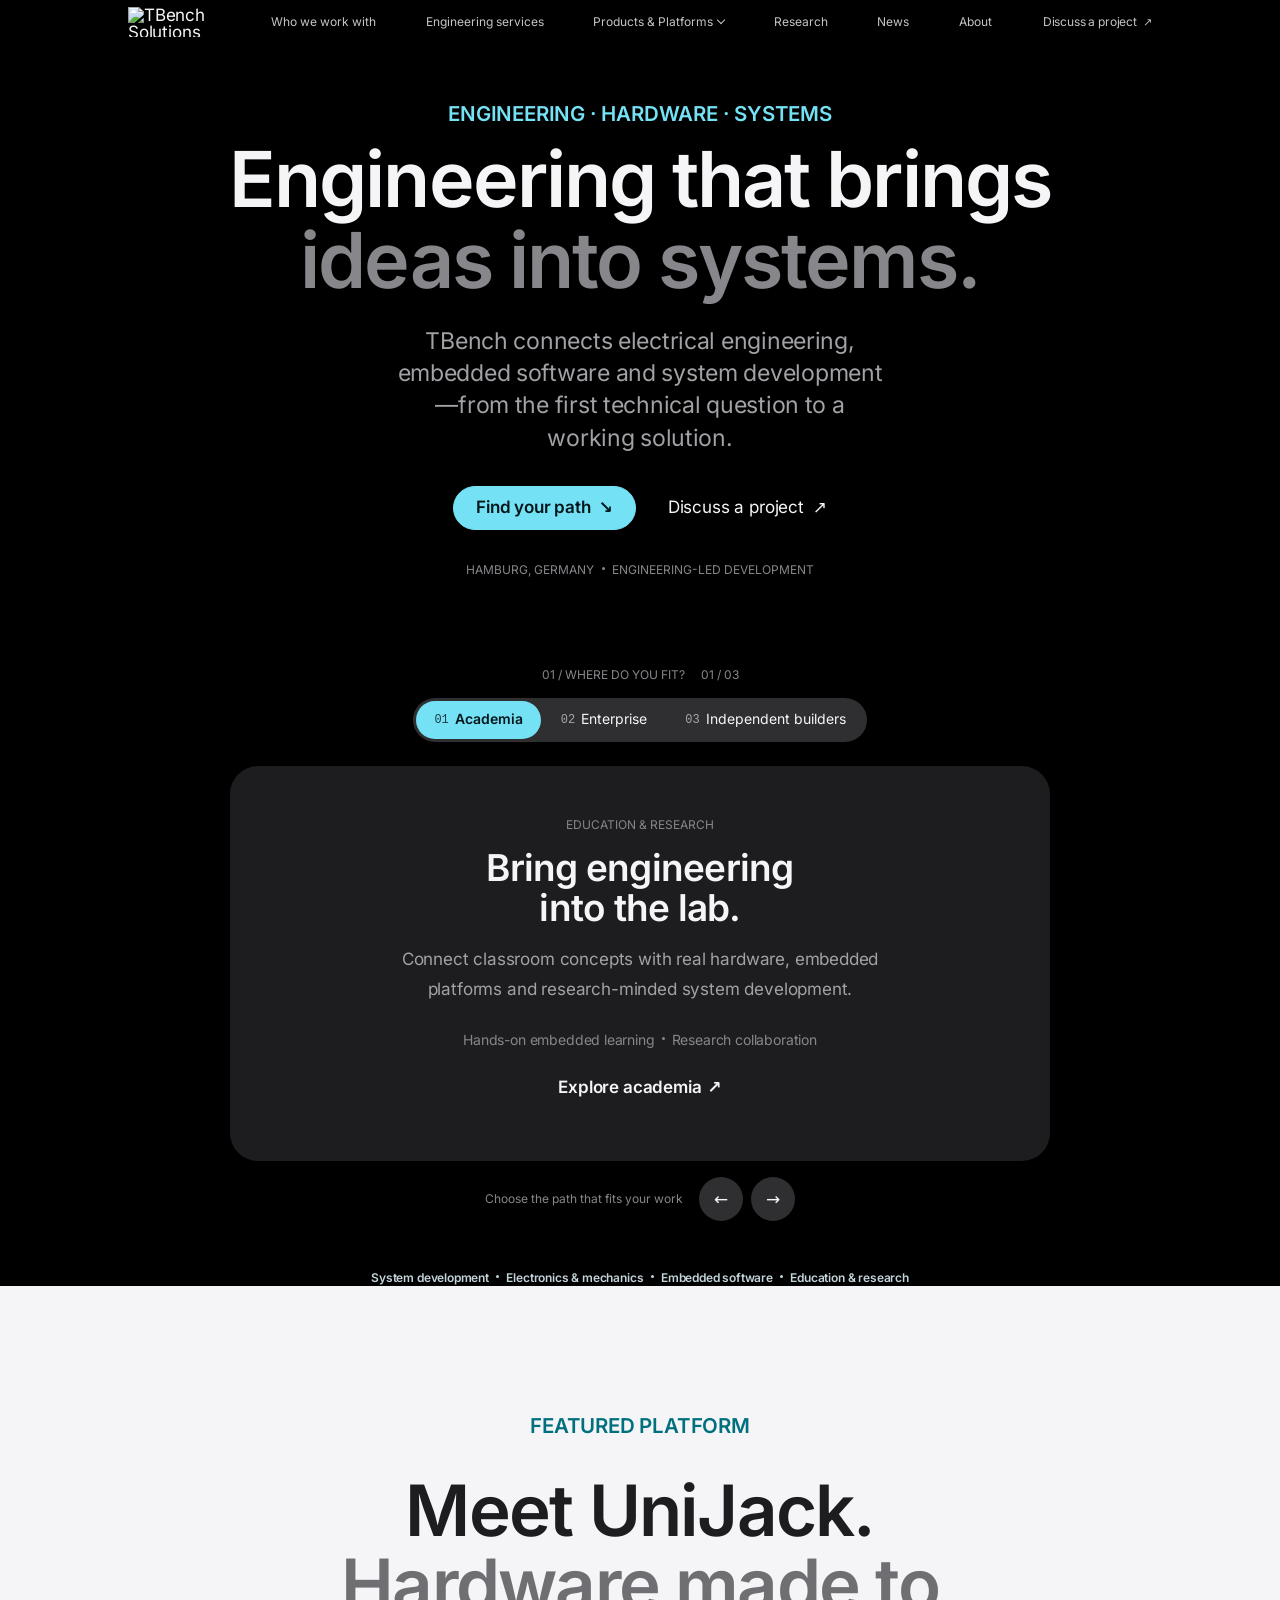
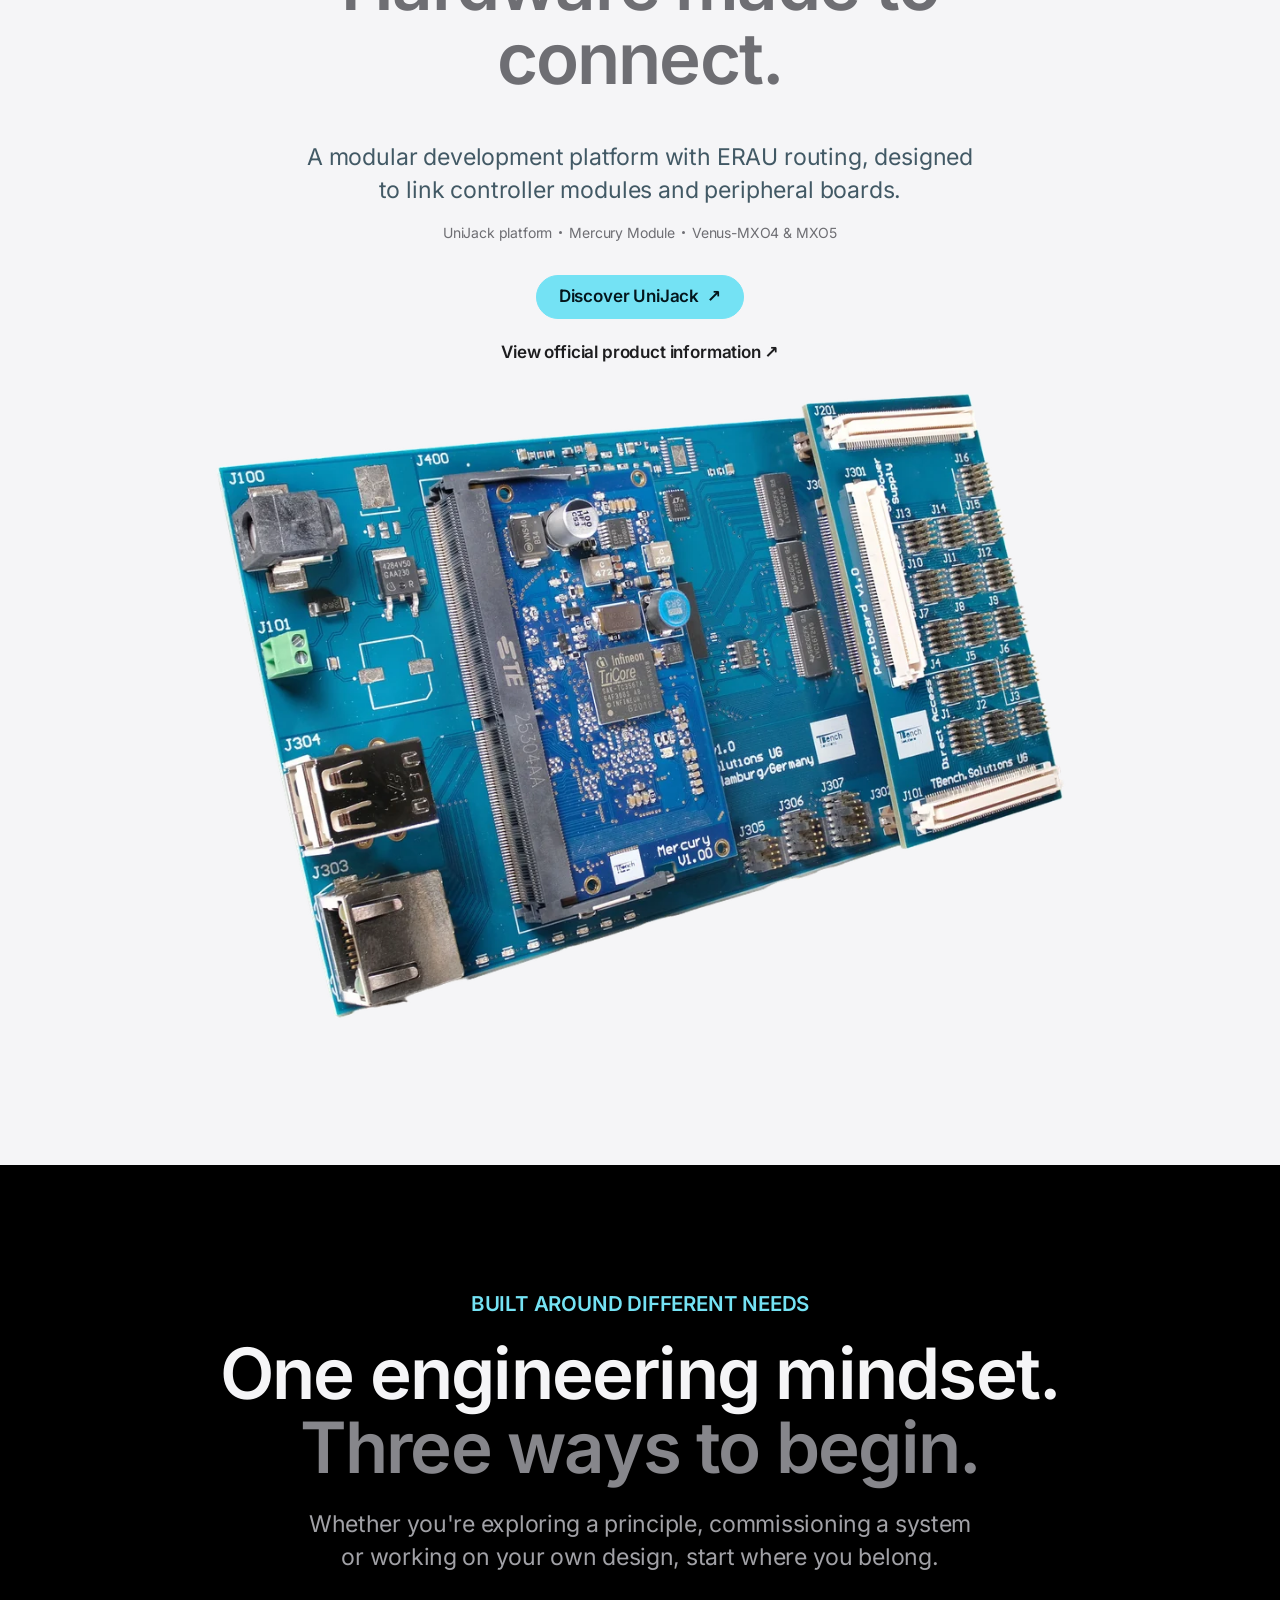
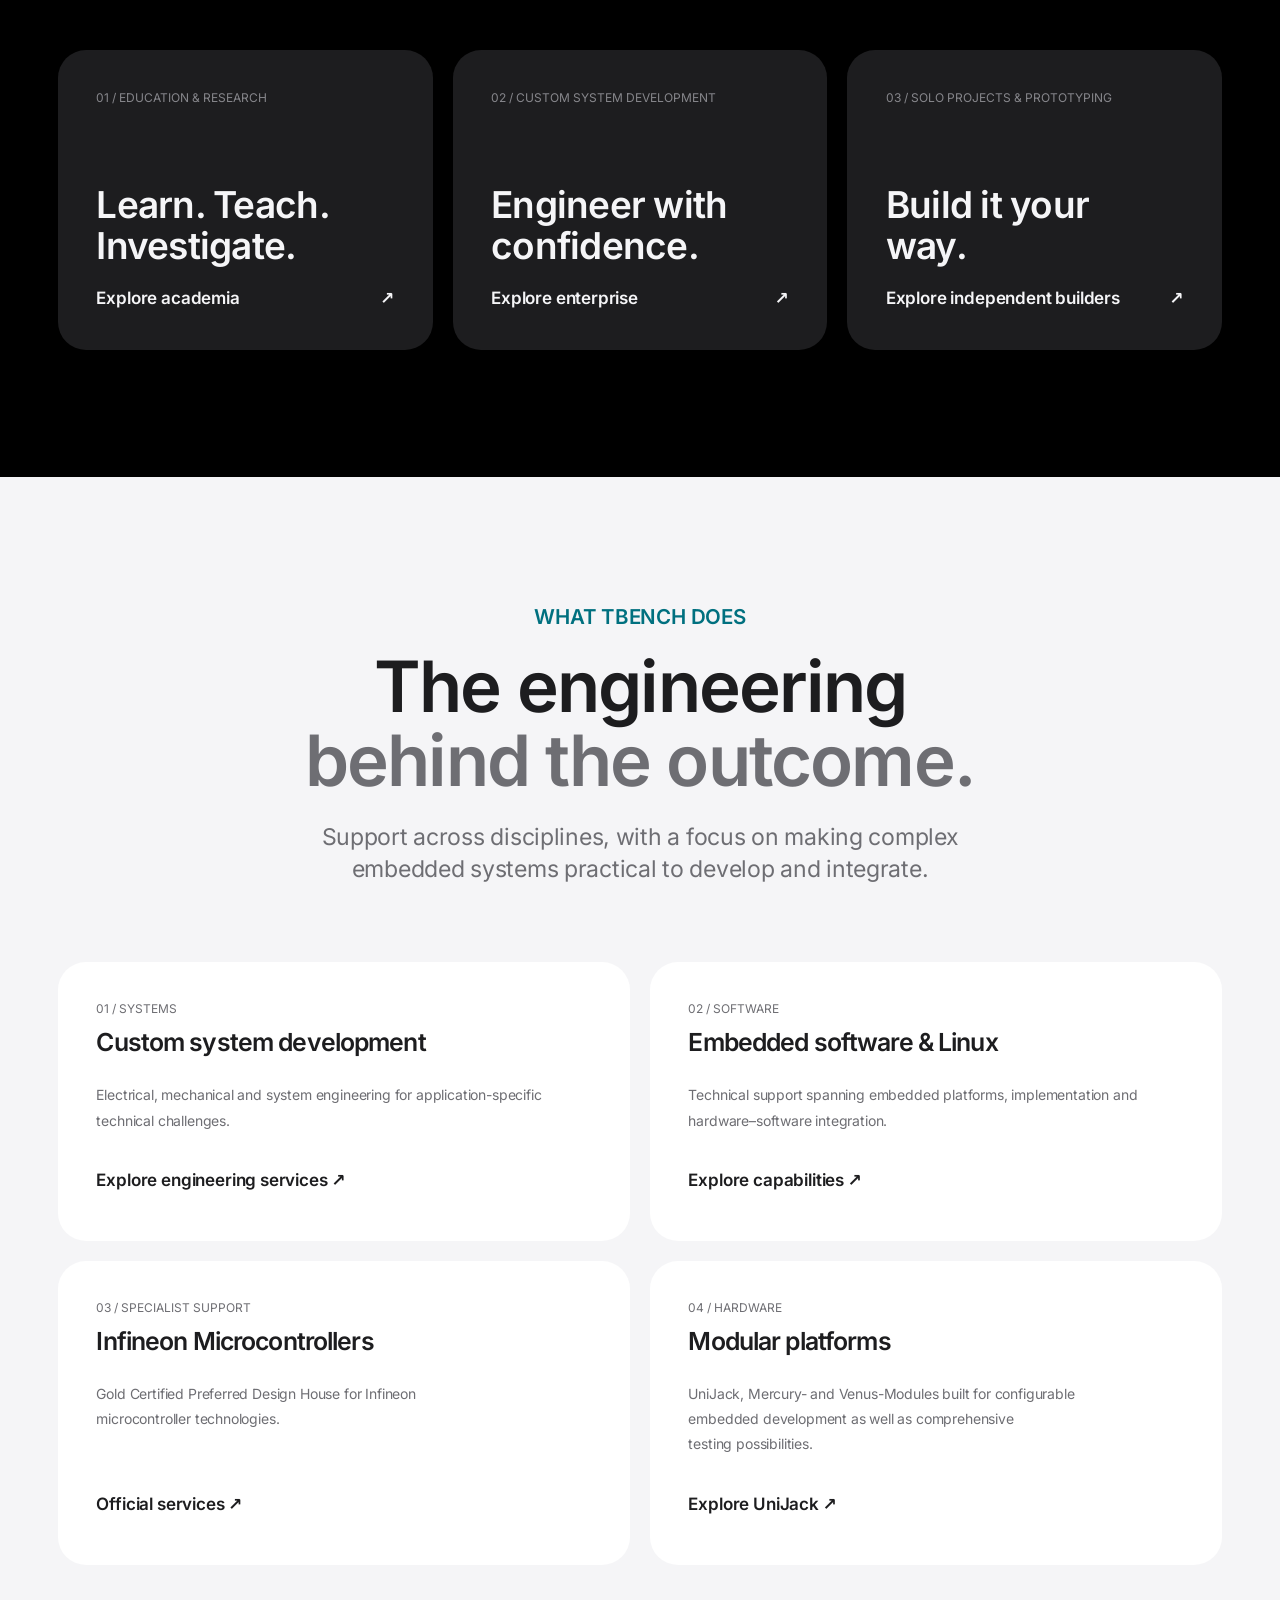
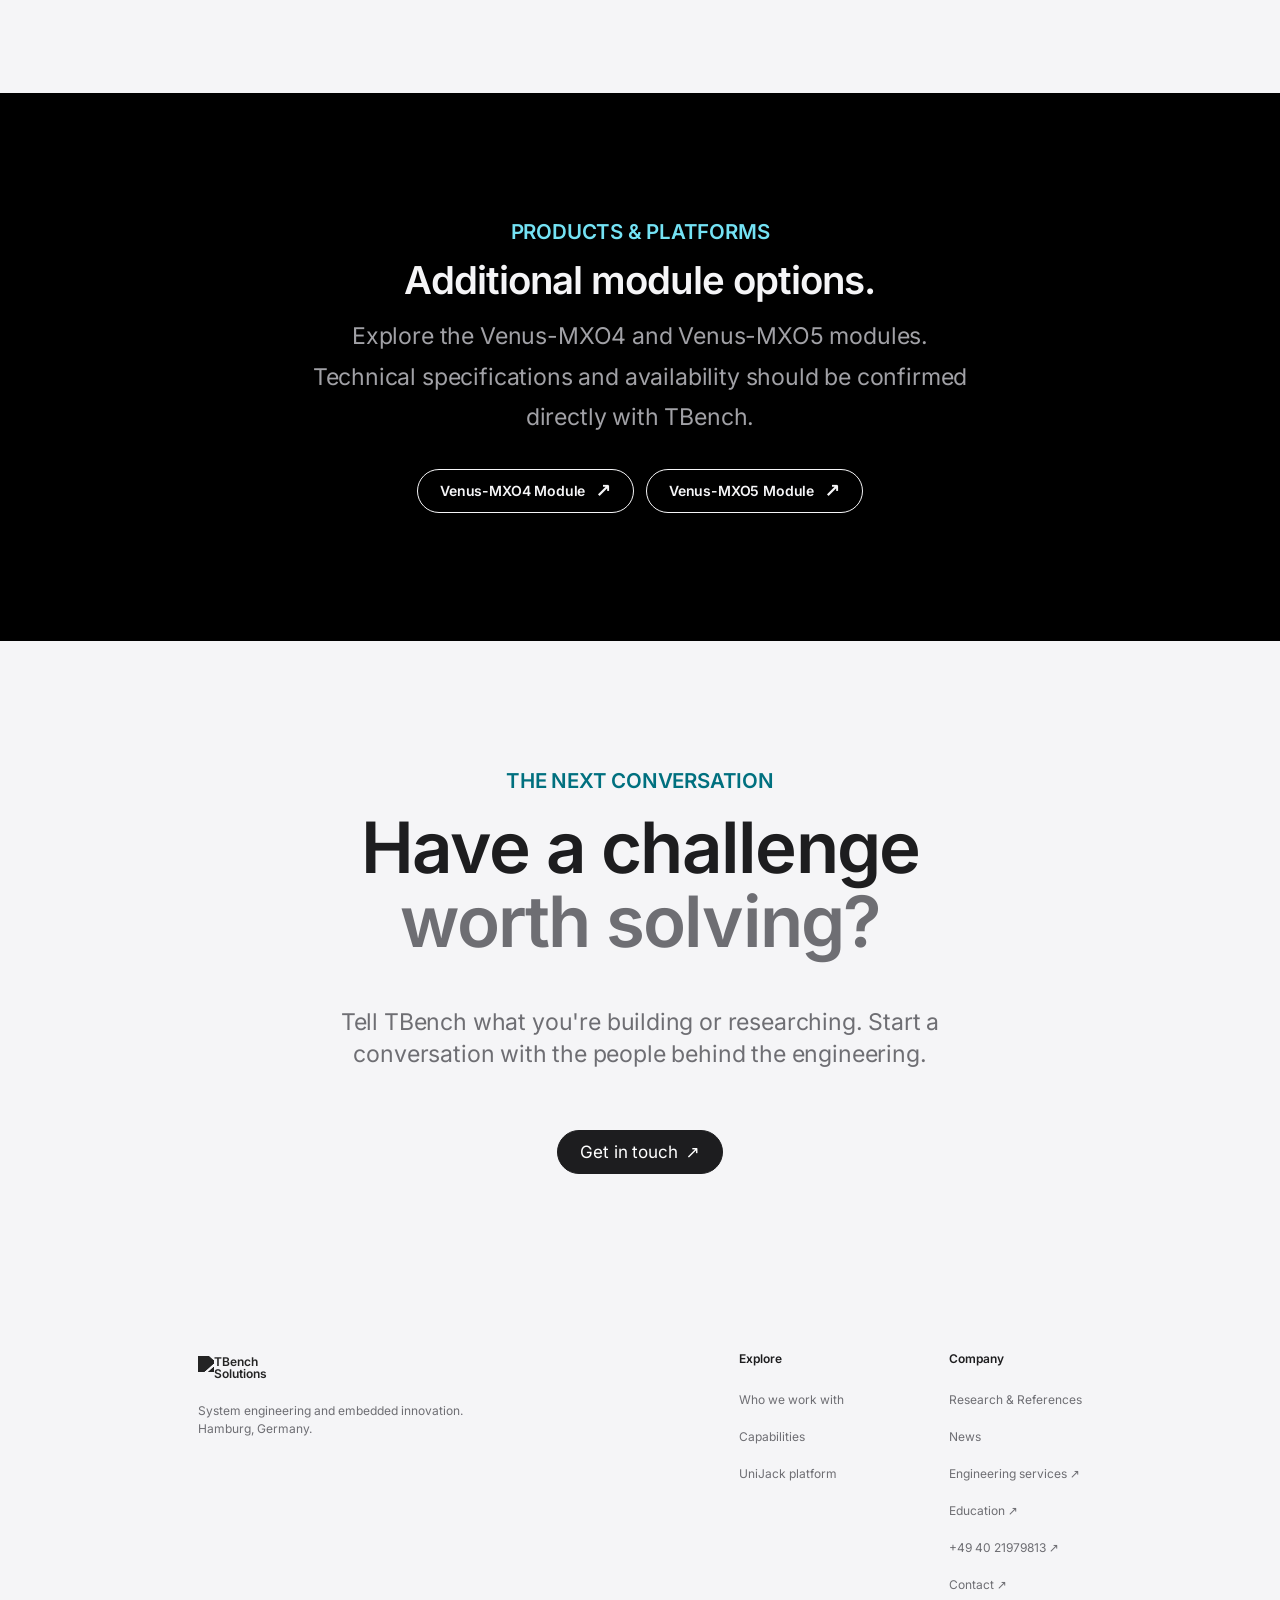
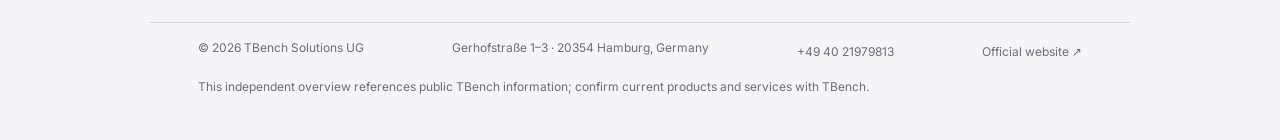
==== commit 47069e79: "Assembled board photo: transparent cut-out on the homepage and audience pages - New files cut from g" ====
--- a/tbench/index.html
+++ b/tbench/index.html
@@ -7,8 +7,8 @@
 <meta property="og:type" content="website"><meta property="og:title" content="TBench Solutions | Engineering for what’s next">
 <meta property="og:description" content="Explore TBench engineering solutions for academia, enterprises and independent builders.">
 <meta property="og:image" content="https://britneylinda14-stack.github.io/tbench-unijack-copy/assets/gallery-1.jpg">
-<link rel="stylesheet" href="./../tokens.css?v=apple-9">
-<link rel="stylesheet" href="./site.css"><script src="./site.js?v=apple-9" defer></script><link rel="stylesheet" href="./concept.css?v=apple-9"><link rel="stylesheet" href="../tbench/shared-nav.css?v=apple-9"><script defer src="../tbench/shared-nav.js?v=apple-9"></script></head><body class="page-home">
+<link rel="stylesheet" href="./../tokens.css?v=apple-11">
+<link rel="stylesheet" href="./site.css"><script src="./site.js?v=apple-11" defer></script><link rel="stylesheet" href="./concept.css?v=apple-11"><link rel="stylesheet" href="../tbench/shared-nav.css?v=apple-11"><script defer src="../tbench/shared-nav.js?v=apple-11"></script></head><body class="page-home">
 <a class="skip-link" href="#main">Skip to content</a>
 <header class="tb-header" id="tb-unified-header" data-menu-open="false"><div class="tb-header-inner">
 <a class="tb-brand" href="../tbench/" aria-label="TBench Solutions — company homepage"><img src="../assets/tbench-official-logo.svg?v=20261109" alt="TBench Solutions" width="2048" height="659" decoding="async"></a>
@@ -40,7 +40,7 @@
 <div class="carousel-foot"><span>Choose the path that fits your work</span><div><button type="button" data-move="-1" aria-label="Previous audience">←</button><button type="button" data-move="1" aria-label="Next audience">→</button></div></div><p class="visually-hidden" aria-live="polite" id="slide-status"></p>
 </div></div></section>
 <div class="capability-strip"><div class="container"><span>System development</span><span>Electronics & mechanics</span><span>Embedded software</span><span>Education & research</span></div></div>
-<section class="feature-section tb-section--product"><div class="container feature-grid"><div class="feature-photo"><img src="../assets/gallery-1.jpg" alt="UniJack development platform with Mercury controller and PeriBoard hardware" loading="lazy"><span>UNIJACK / MODULAR EMBEDDED HARDWARE</span></div>
+<section class="feature-section tb-section--product"><div class="container feature-grid"><div class="feature-photo"><img src="../assets/responsive/unijack-assembled-1800.webp" srcset="../assets/responsive/unijack-assembled-1000.webp 1000w, ../assets/responsive/unijack-assembled-1800.webp 1800w, ../assets/products/unijack-assembled.webp 2347w" sizes="(max-width: 1100px) 100vw, 1000px" alt="UniJack development platform with Mercury controller and PeriBoard hardware" loading="lazy" width="2347" height="1758"><span>UNIJACK / MODULAR EMBEDDED HARDWARE</span></div>
 <div class="feature-copy"><p class="eyebrow">FEATURED PLATFORM</p><h2>Meet UniJack.<br><span>Hardware made to connect.</span></h2><p>A modular development platform with ERAU routing, designed to link controller modules and peripheral boards.</p><div class="feature-list"><span>UniJack platform</span><span>Mercury Module</span><span>Venus-MXO4 &amp; MXO5</span></div><a class="button button-primary" href="../">Discover UniJack <span aria-hidden="true">↗</span></a><a class="official-link" href="https://www.tbenchsolutions.com/products/" target="_blank" rel="noopener">View official product information ↗</a></div></div></section>
 <section class="section audience-section" id="audiences"><div class="container">
 <div class="section-head"><div><p class="eyebrow">BUILT AROUND DIFFERENT NEEDS</p><h2>One engineering mindset.<br><span>Three ways to begin.</span></h2></div><p>Whether you're exploring a principle, commissioning a system or working on your own design, start where you belong.</p></div>
--- a/tbench/concept.css
+++ b/tbench/concept.css
@@ -289,8 +289,10 @@
 @media (max-width:599px){
  .page-subpage:not(.page-product) .sub-hero-card>strong{font-size:clamp(2rem,calc((100vw - var(--gutter)*2)/10.4),2.5rem)}
 }
-/* Related-hardware photo: a tiny blurred preview fills the frame while the photo loads; the photo then fades in. */
-.related-photo{background:#eceff1 url("[data-uri]") center/cover no-repeat!important}
+/* Board photos are transparent cut-outs: they sit directly on the section or tile ground,
+   with no frame of their own. The related-hardware photo fades in when it arrives. */
+.feature-photo,.related-photo{border-radius:0!important;background:none!important;overflow:visible}
+.feature-photo img,.related-photo img{width:100%;height:auto;aspect-ratio:auto;object-fit:contain}
 .related-photo img{display:block;transition:opacity 400ms var(--ease-out,ease-out)}
 .related-photo[data-loading] img{opacity:0}
 @media (prefers-reduced-motion:reduce){.related-photo img{transition:none}}
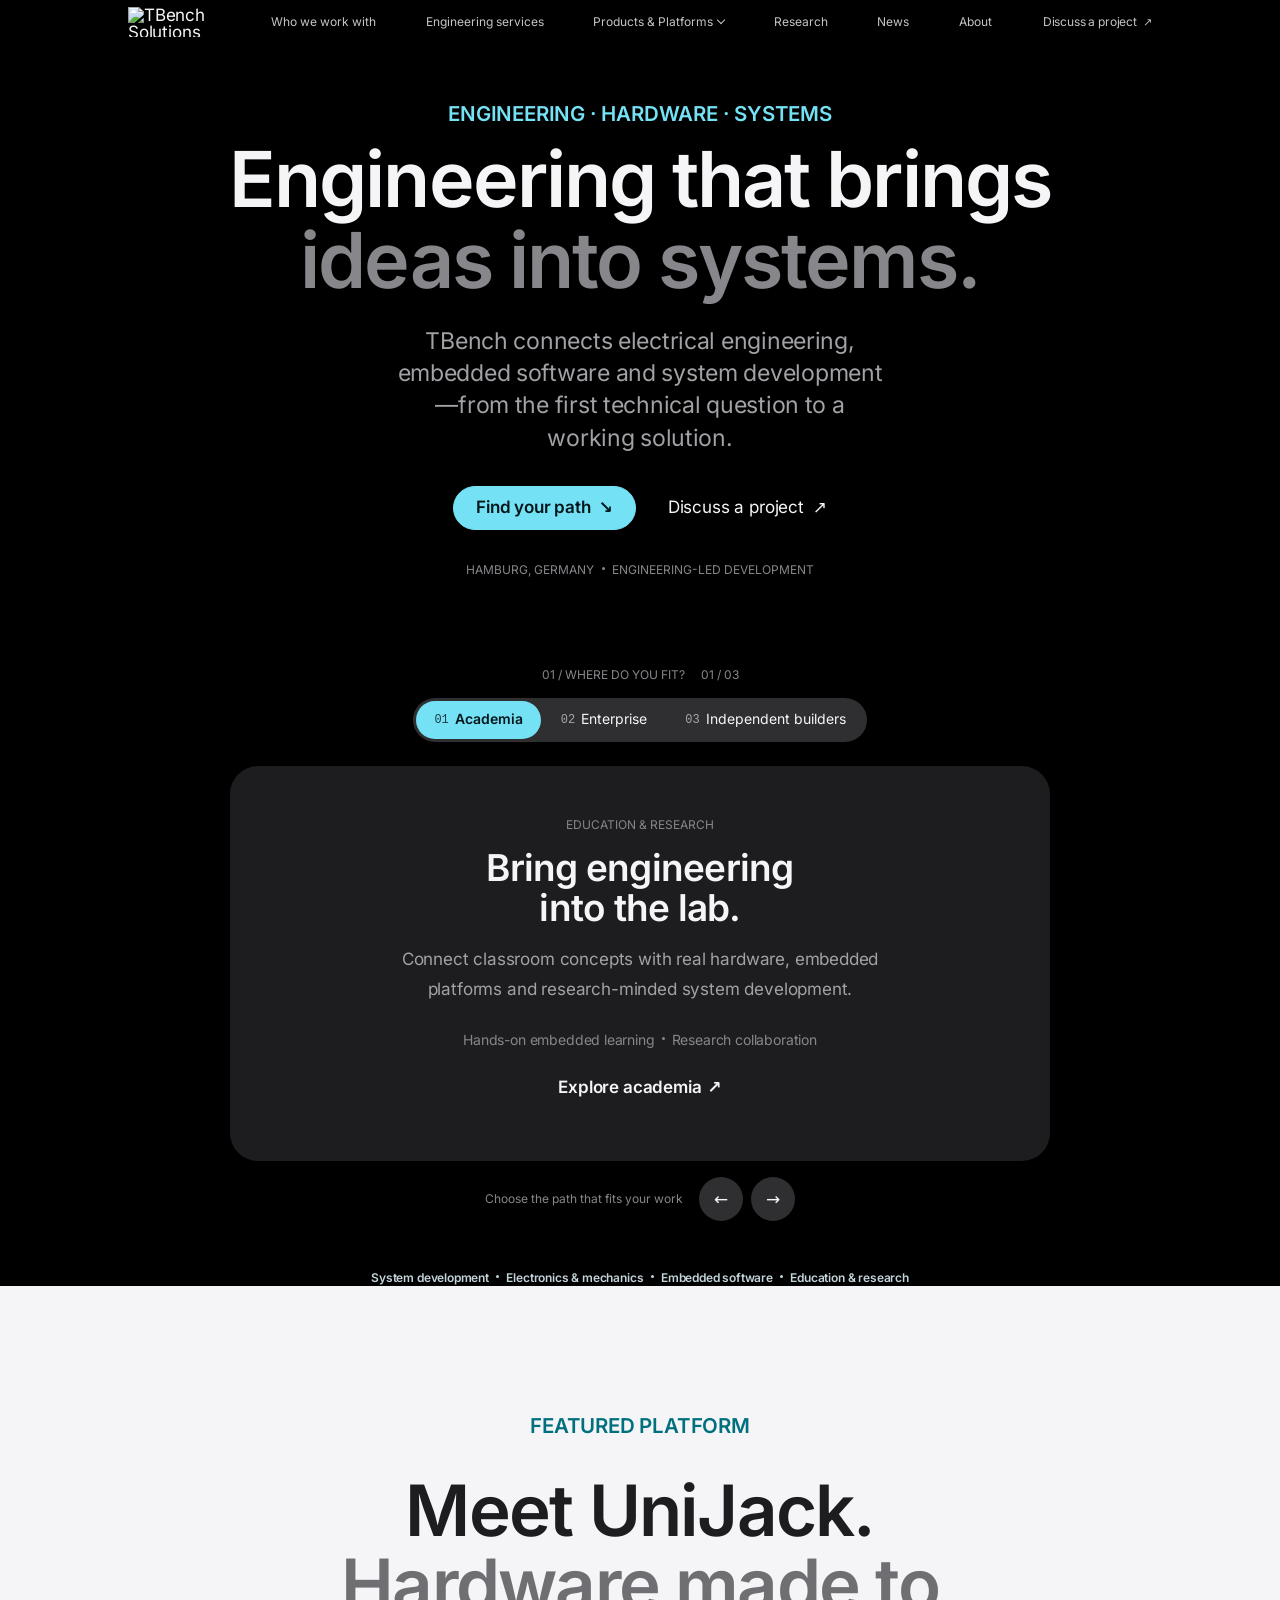
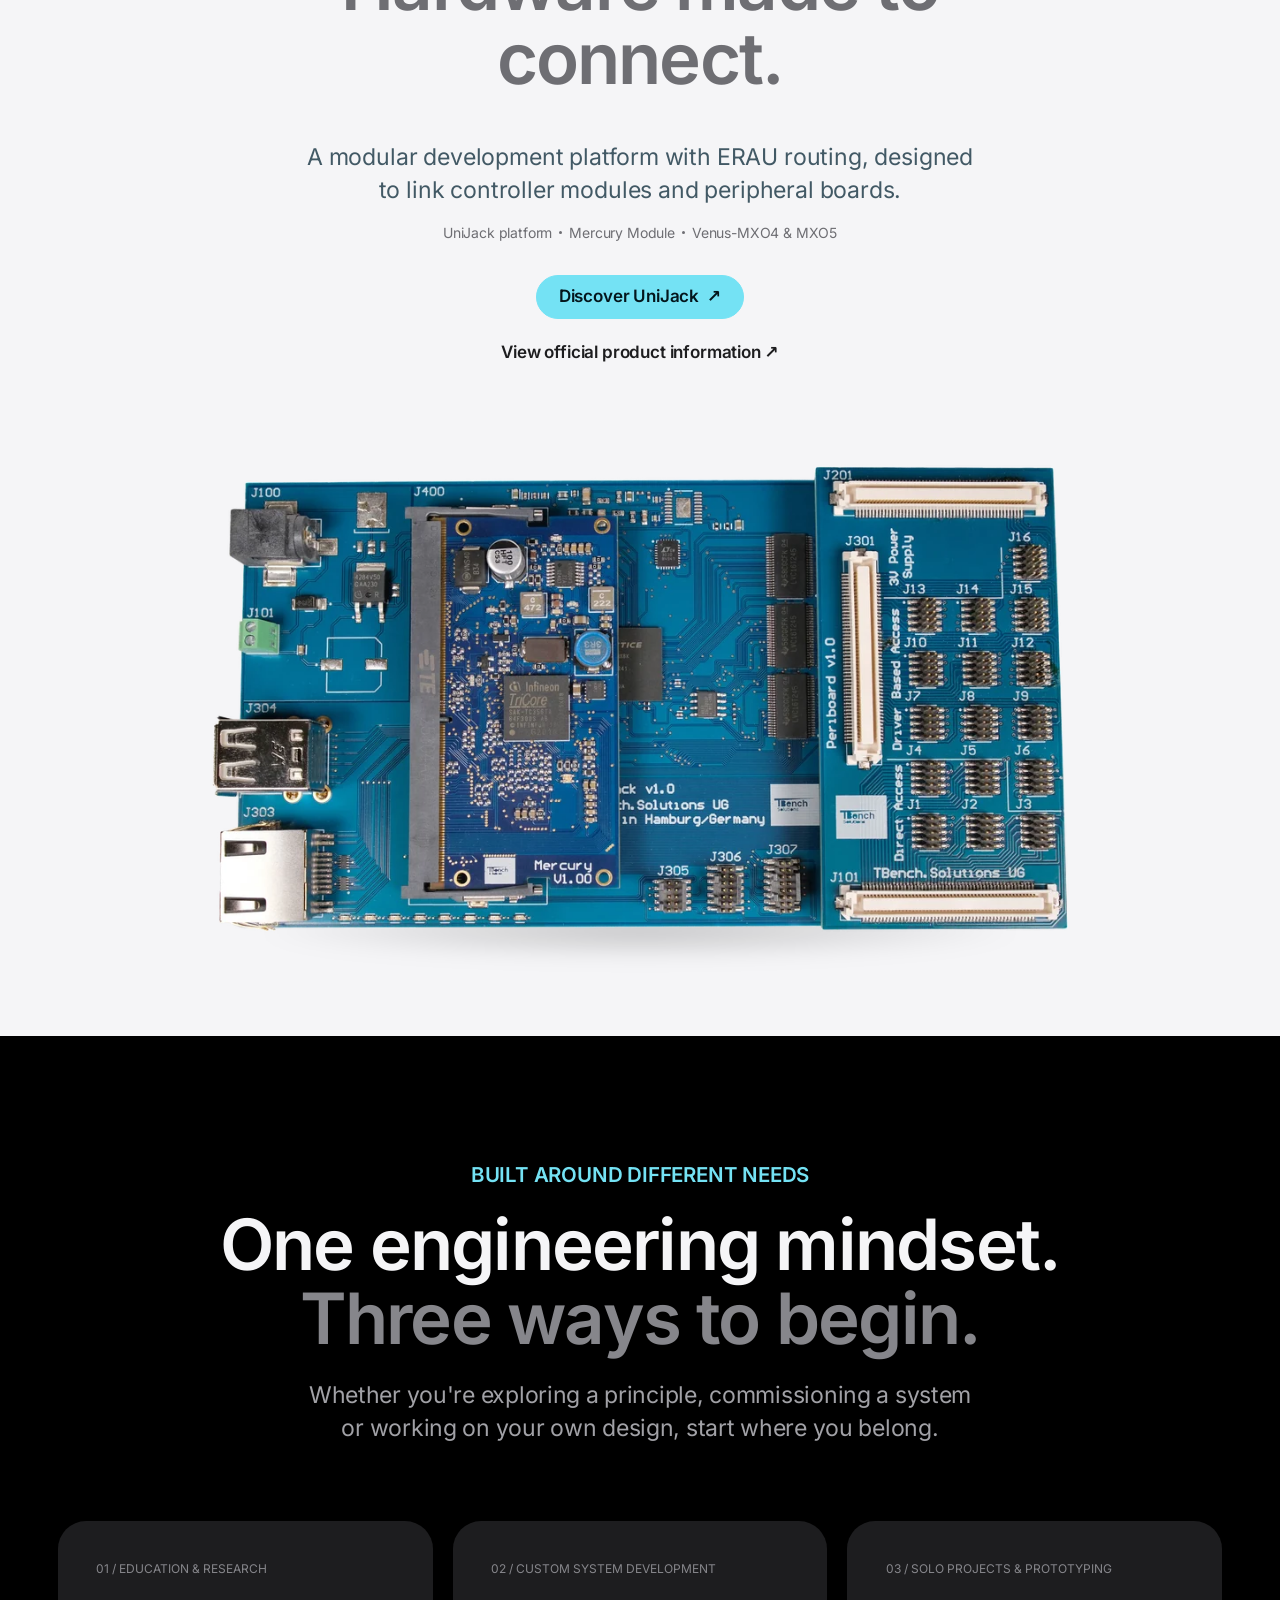
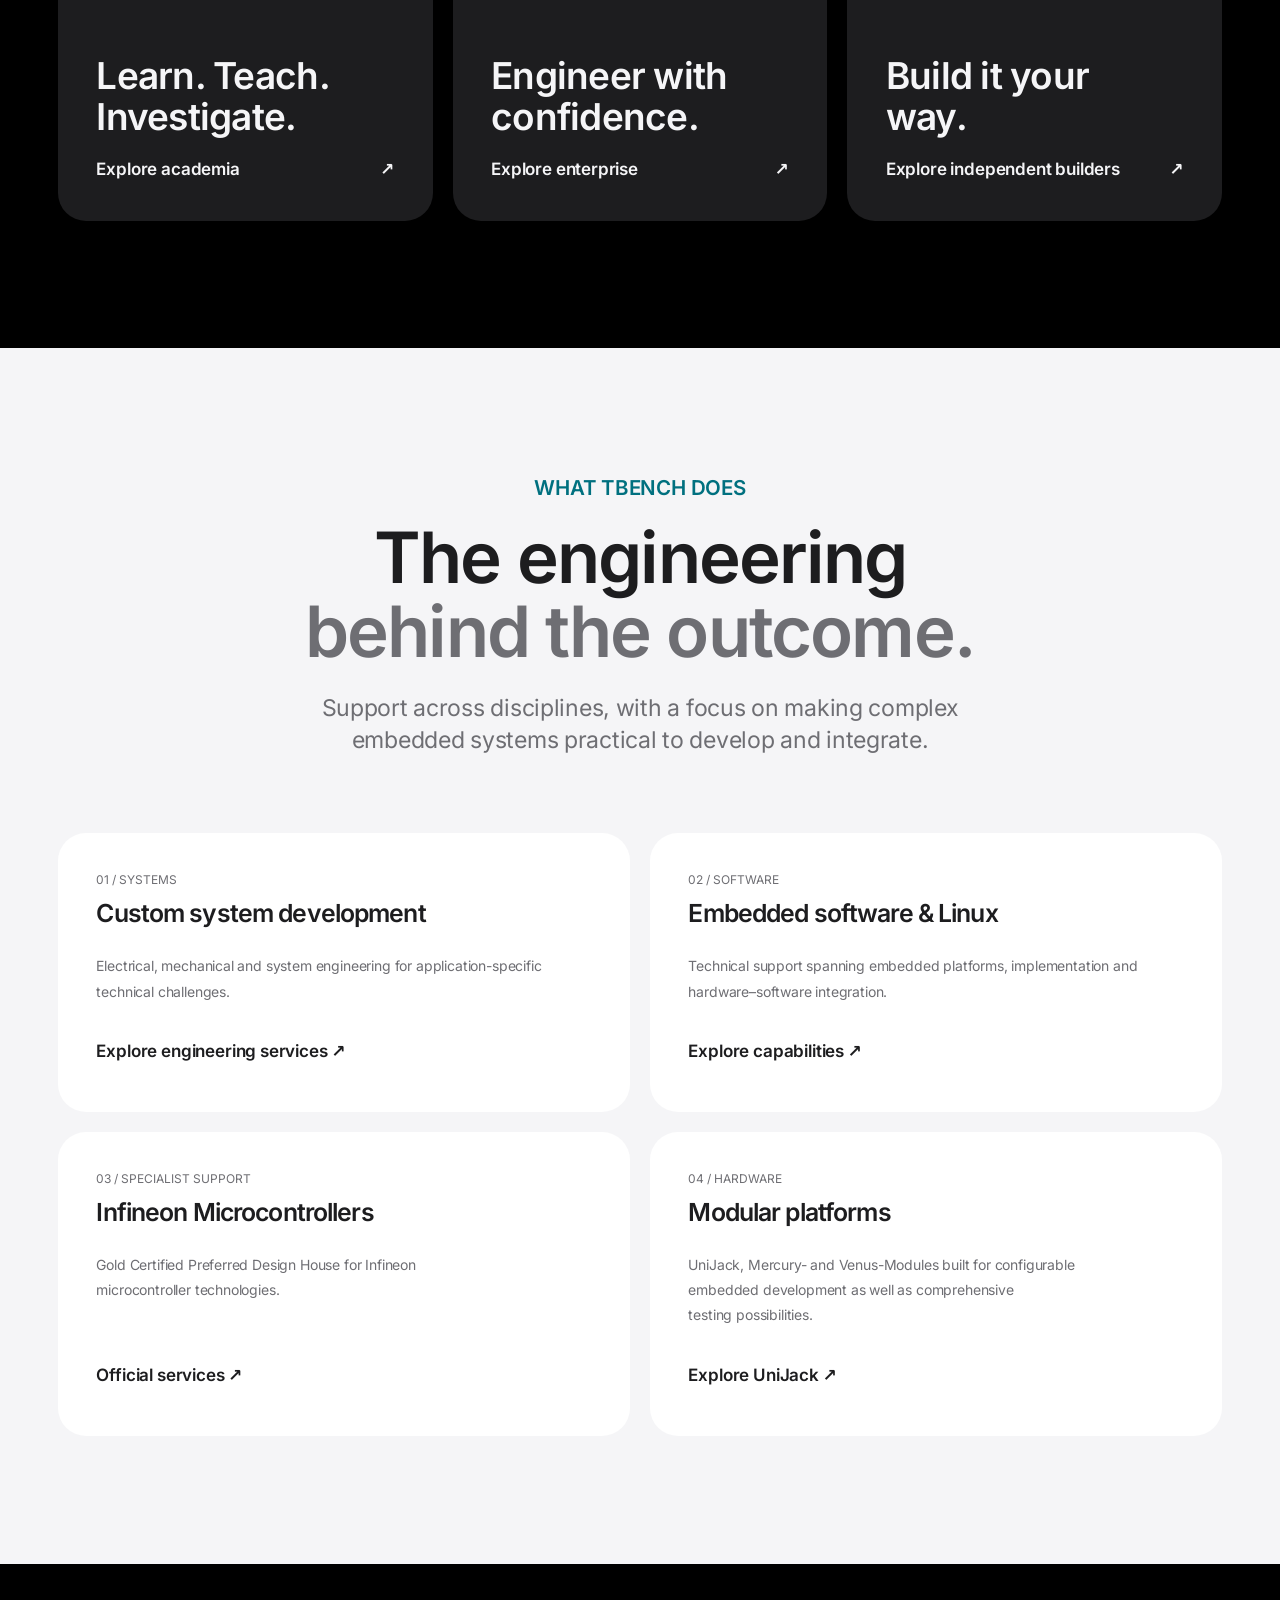
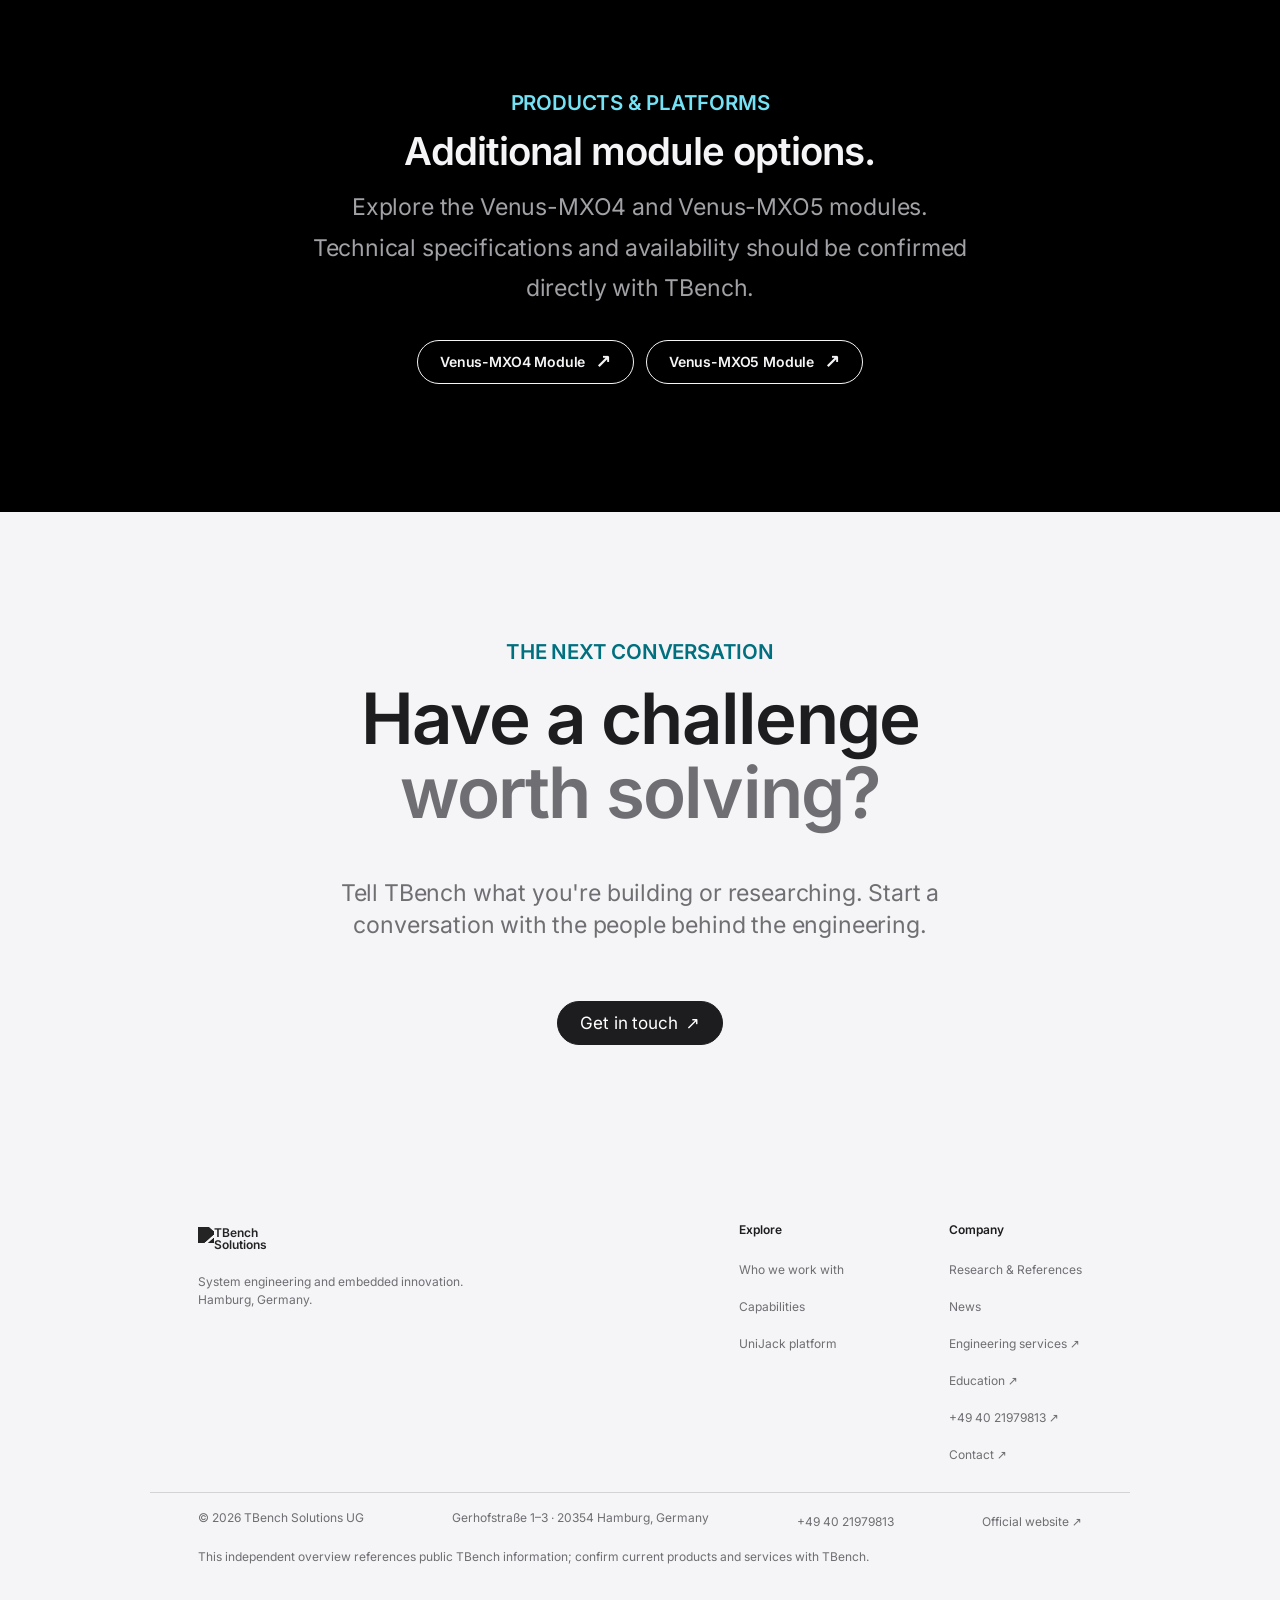
==== commit 435e3086: "Meet UniJack photo: front-facing cut-out, light panel on audience tiles - New transparent files cut " ====
--- a/tbench/index.html
+++ b/tbench/index.html
@@ -7,8 +7,8 @@
 <meta property="og:type" content="website"><meta property="og:title" content="TBench Solutions | Engineering for what’s next">
 <meta property="og:description" content="Explore TBench engineering solutions for academia, enterprises and independent builders.">
 <meta property="og:image" content="https://britneylinda14-stack.github.io/tbench-unijack-copy/assets/gallery-1.jpg">
-<link rel="stylesheet" href="./../tokens.css?v=apple-11">
-<link rel="stylesheet" href="./site.css"><script src="./site.js?v=apple-11" defer></script><link rel="stylesheet" href="./concept.css?v=apple-11"><link rel="stylesheet" href="../tbench/shared-nav.css?v=apple-11"><script defer src="../tbench/shared-nav.js?v=apple-11"></script></head><body class="page-home">
+<link rel="stylesheet" href="./../tokens.css?v=apple-12">
+<link rel="stylesheet" href="./site.css"><script src="./site.js?v=apple-12" defer></script><link rel="stylesheet" href="./concept.css?v=apple-12"><link rel="stylesheet" href="../tbench/shared-nav.css?v=apple-12"><script defer src="../tbench/shared-nav.js?v=apple-12"></script></head><body class="page-home">
 <a class="skip-link" href="#main">Skip to content</a>
 <header class="tb-header" id="tb-unified-header" data-menu-open="false"><div class="tb-header-inner">
 <a class="tb-brand" href="../tbench/" aria-label="TBench Solutions — company homepage"><img src="../assets/tbench-official-logo.svg?v=20261109" alt="TBench Solutions" width="2048" height="659" decoding="async"></a>
@@ -40,7 +40,7 @@
 <div class="carousel-foot"><span>Choose the path that fits your work</span><div><button type="button" data-move="-1" aria-label="Previous audience">←</button><button type="button" data-move="1" aria-label="Next audience">→</button></div></div><p class="visually-hidden" aria-live="polite" id="slide-status"></p>
 </div></div></section>
 <div class="capability-strip"><div class="container"><span>System development</span><span>Electronics & mechanics</span><span>Embedded software</span><span>Education & research</span></div></div>
-<section class="feature-section tb-section--product"><div class="container feature-grid"><div class="feature-photo"><img src="../assets/responsive/unijack-assembled-1800.webp" srcset="../assets/responsive/unijack-assembled-1000.webp 1000w, ../assets/responsive/unijack-assembled-1800.webp 1800w, ../assets/products/unijack-assembled.webp 2347w" sizes="(max-width: 1100px) 100vw, 1000px" alt="UniJack development platform with Mercury controller and PeriBoard hardware" loading="lazy" width="2347" height="1758"><span>UNIJACK / MODULAR EMBEDDED HARDWARE</span></div>
+<section class="feature-section tb-section--product"><div class="container feature-grid"><div class="feature-photo"><img src="../assets/responsive/unijack-front-1800.webp" srcset="../assets/responsive/unijack-front-1000.webp 1000w, ../assets/responsive/unijack-front-1800.webp 1800w" sizes="(max-width: 1100px) 100vw, 1000px" alt="UniJack development platform with Mercury controller and PeriBoard hardware" loading="lazy" width="2985" height="1669"><span>UNIJACK / MODULAR EMBEDDED HARDWARE</span></div>
 <div class="feature-copy"><p class="eyebrow">FEATURED PLATFORM</p><h2>Meet UniJack.<br><span>Hardware made to connect.</span></h2><p>A modular development platform with ERAU routing, designed to link controller modules and peripheral boards.</p><div class="feature-list"><span>UniJack platform</span><span>Mercury Module</span><span>Venus-MXO4 &amp; MXO5</span></div><a class="button button-primary" href="../">Discover UniJack <span aria-hidden="true">↗</span></a><a class="official-link" href="https://www.tbenchsolutions.com/products/" target="_blank" rel="noopener">View official product information ↗</a></div></div></section>
 <section class="section audience-section" id="audiences"><div class="container">
 <div class="section-head"><div><p class="eyebrow">BUILT AROUND DIFFERENT NEEDS</p><h2>One engineering mindset.<br><span>Three ways to begin.</span></h2></div><p>Whether you're exploring a principle, commissioning a system or working on your own design, start where you belong.</p></div>
--- a/tbench/concept.css
+++ b/tbench/concept.css
@@ -291,7 +291,13 @@
 }
 /* Board photos are transparent cut-outs: they sit directly on the section or tile ground,
    with no frame of their own. The related-hardware photo fades in when it arrives. */
-.feature-photo,.related-photo{border-radius:0!important;background:none!important;overflow:visible}
+.feature-photo{border-radius:0!important;background:none!important;overflow:visible}
+/* On the dark audience tiles the photo sits in a light well, like the hardware-row photo tiles. */
+.related-photo{padding:clamp(16px,2.2vw,28px);border-radius:var(--radius-tile)!important;background:#f5f5f7!important;overflow:hidden}
+/* A faint, soft contact shadow under the board (CSS only; the photo itself has none). */
+.feature-photo,.related-photo{position:relative;isolation:isolate}
+:is(.feature-photo,.related-photo)::after{content:'';position:absolute;z-index:-1;left:7%;right:7%;bottom:-2.5%;height:11%;border-radius:50%;background:radial-gradient(ellipse at center,rgba(0,0,0,.2) 0%,rgba(0,0,0,.08) 45%,transparent 72%);filter:blur(10px);pointer-events:none}
+.related-photo::after{left:12%;right:12%;bottom:calc(clamp(16px,2.2vw,28px) - 3%)}
 .feature-photo img,.related-photo img{width:100%;height:auto;aspect-ratio:auto;object-fit:contain}
 .related-photo img{display:block;transition:opacity 400ms var(--ease-out,ease-out)}
 .related-photo[data-loading] img{opacity:0}
@@ -315,3 +321,6 @@
  .slide-tags{flex-direction:column;align-items:center}
  .slide-tags span+span::before{display:none}
 }
+/* Homepage "Meet UniJack": the same clear space above the board (below the last link) as below it. */
+.page-home .feature-section{--photo-gap:clamp(48px,6vw,88px);padding-bottom:calc(var(--photo-gap) + 13px)!important}
+.page-home .feature-section .feature-grid{gap:var(--photo-gap)}
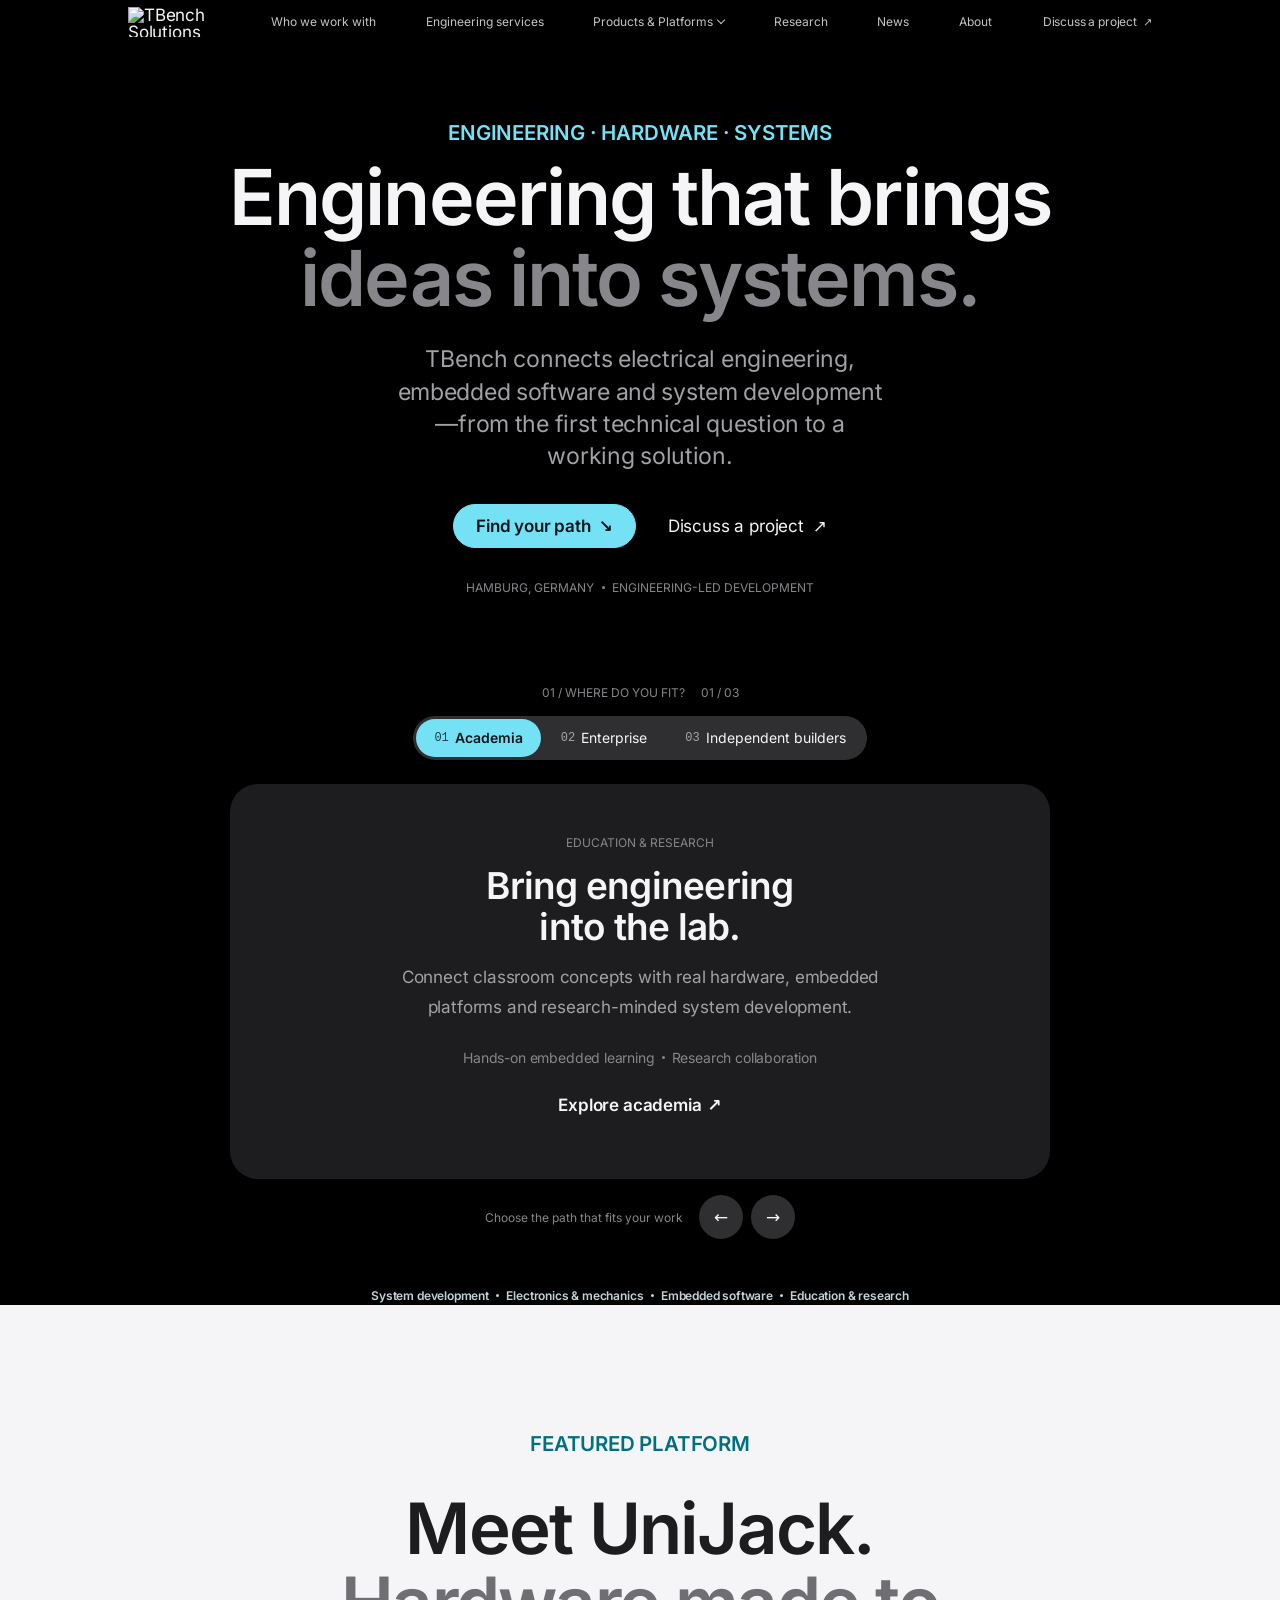
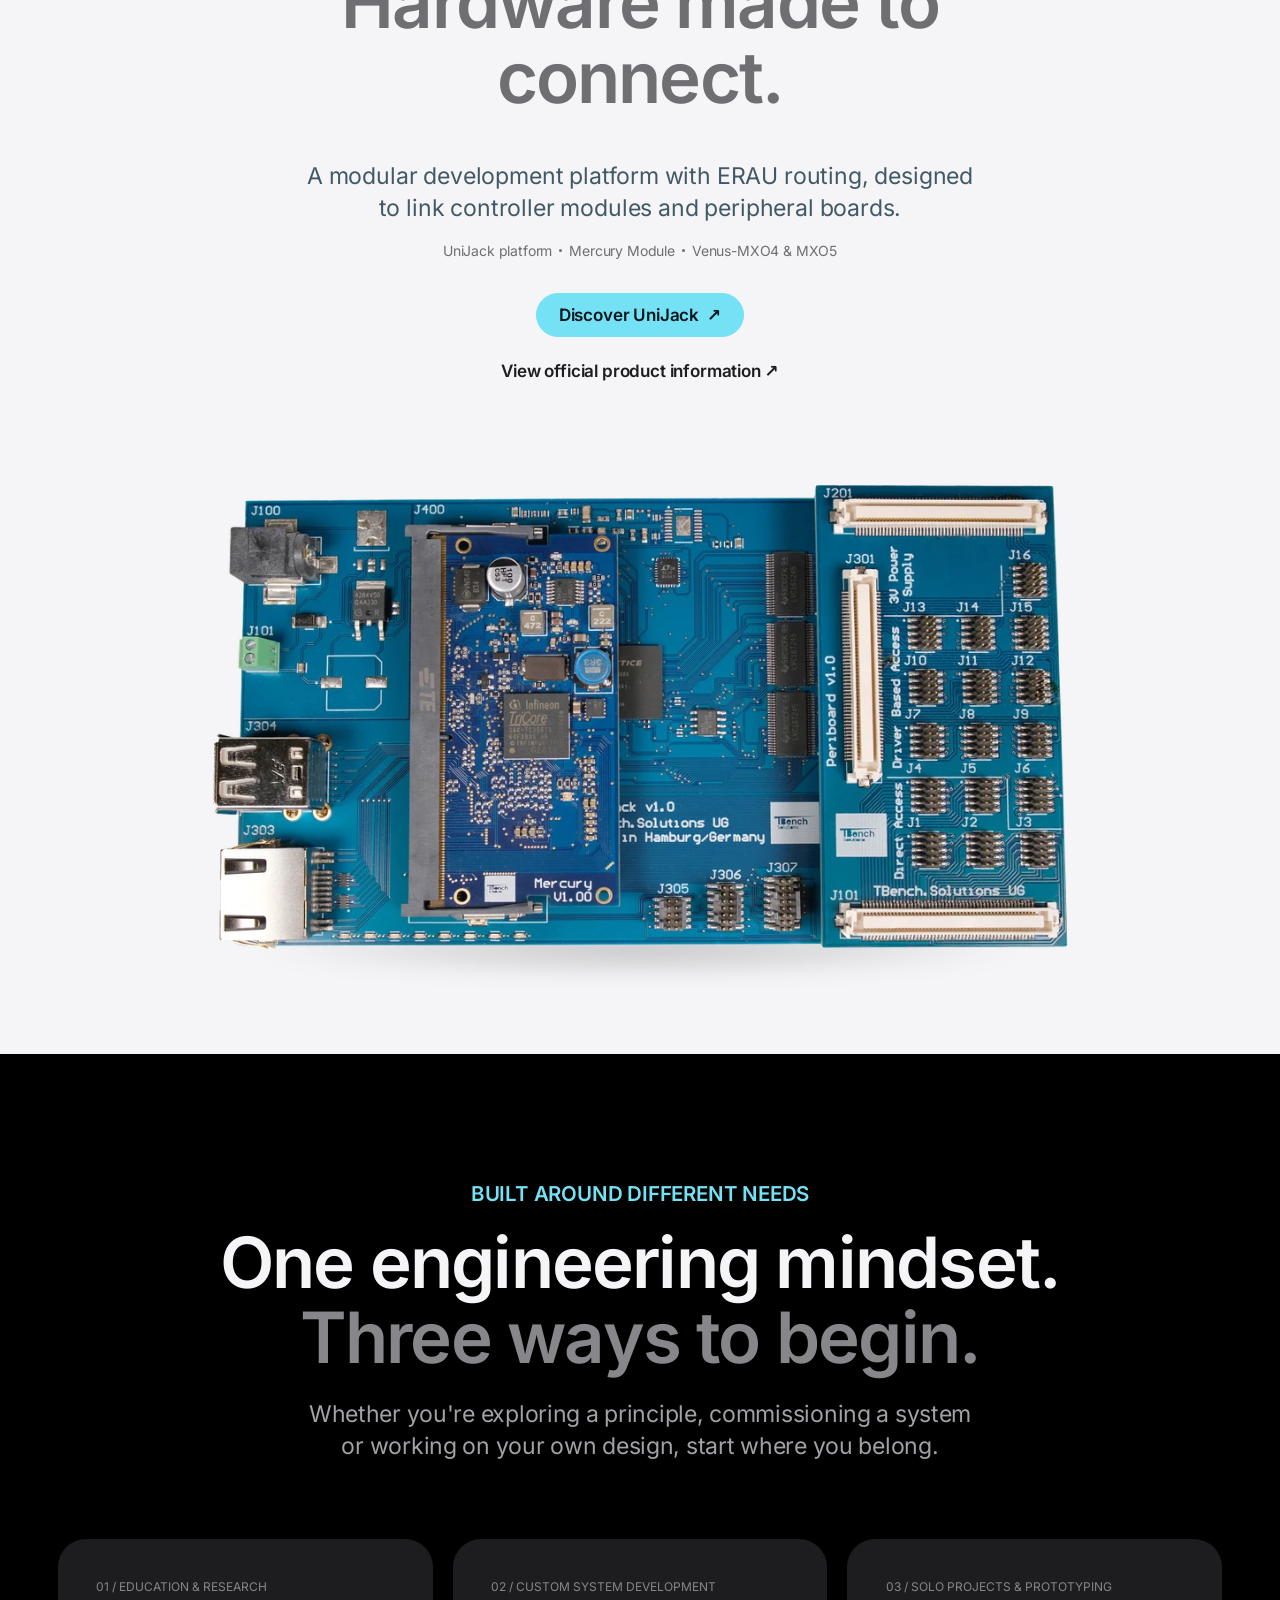
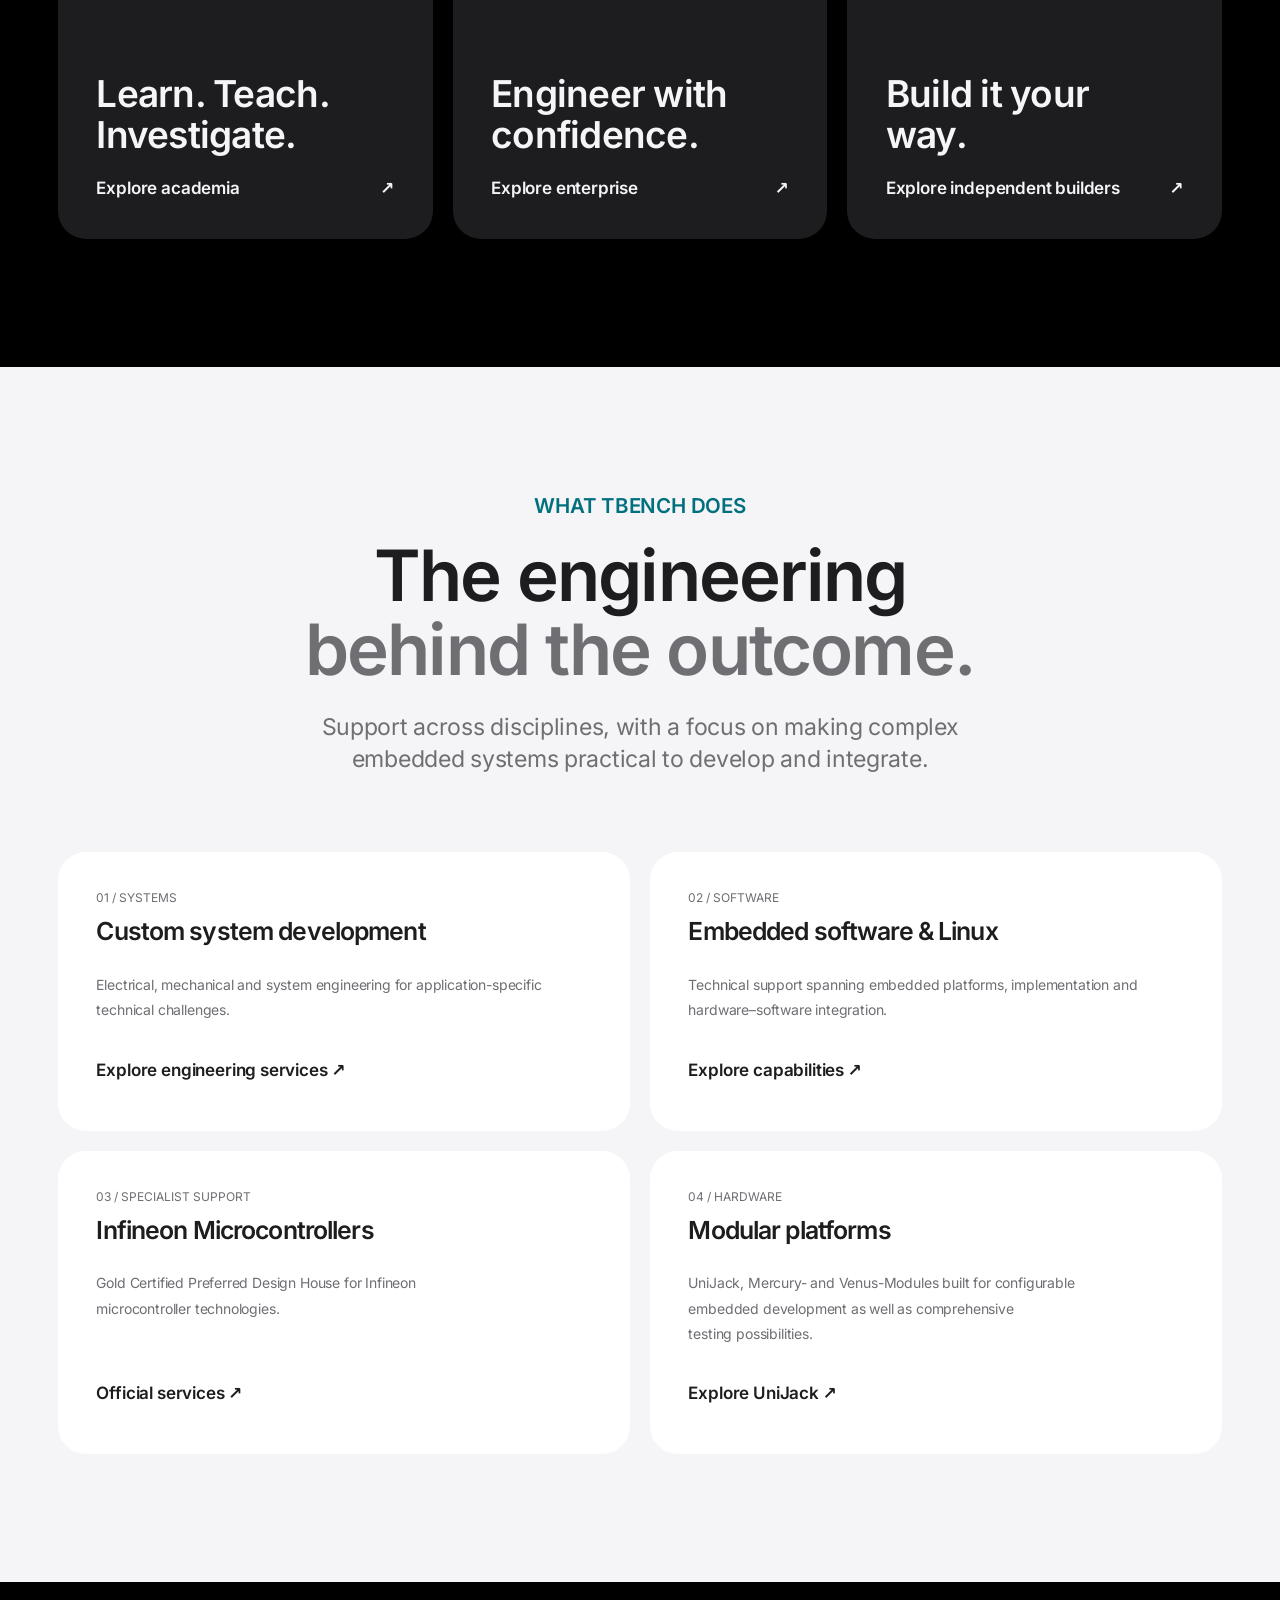
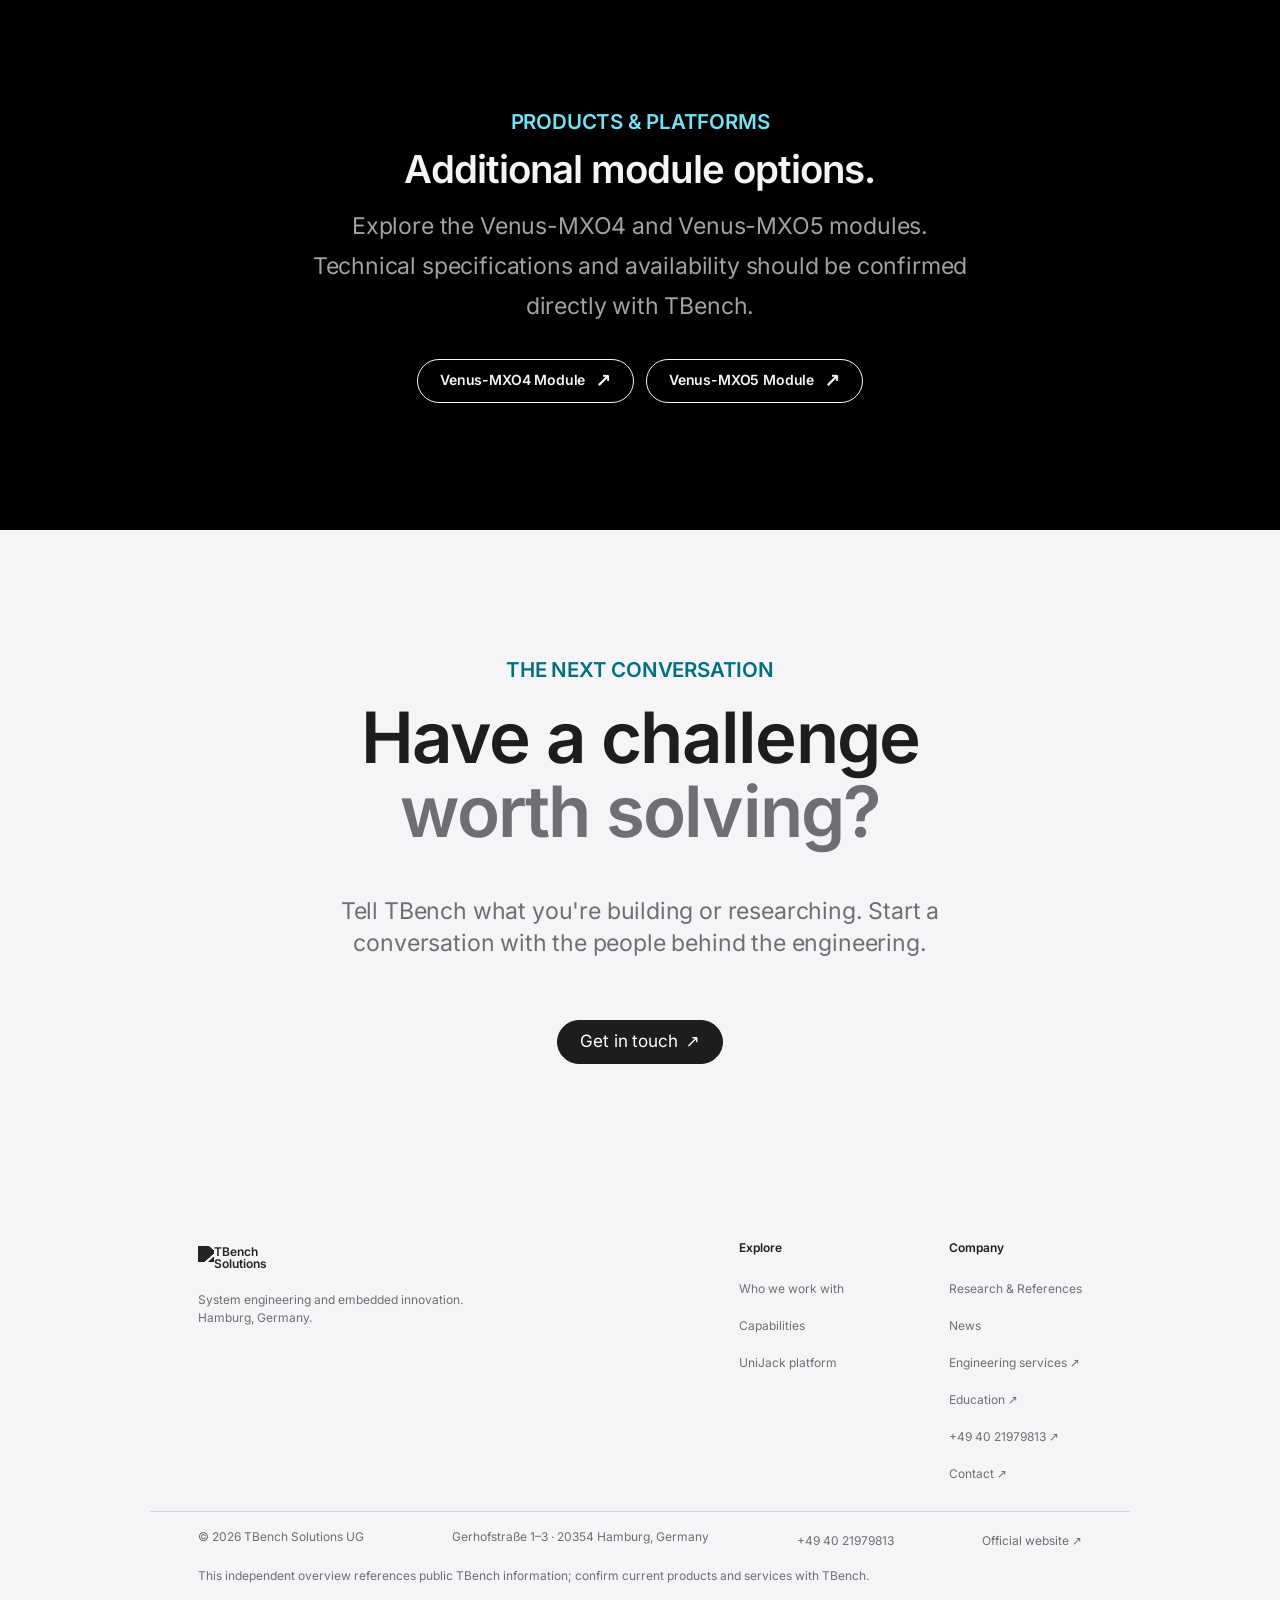
==== commit fd0ce554: "More space between the header and the hero on every page - UniJack hero copy sits lower under the he" ====
--- a/tbench/index.html
+++ b/tbench/index.html
@@ -7,8 +7,8 @@
 <meta property="og:type" content="website"><meta property="og:title" content="TBench Solutions | Engineering for what’s next">
 <meta property="og:description" content="Explore TBench engineering solutions for academia, enterprises and independent builders.">
 <meta property="og:image" content="https://britneylinda14-stack.github.io/tbench-unijack-copy/assets/gallery-1.jpg">
-<link rel="stylesheet" href="./../tokens.css?v=apple-12">
-<link rel="stylesheet" href="./site.css"><script src="./site.js?v=apple-12" defer></script><link rel="stylesheet" href="./concept.css?v=apple-12"><link rel="stylesheet" href="../tbench/shared-nav.css?v=apple-12"><script defer src="../tbench/shared-nav.js?v=apple-12"></script></head><body class="page-home">
+<link rel="stylesheet" href="./../tokens.css?v=apple-13">
+<link rel="stylesheet" href="./site.css"><script src="./site.js?v=apple-13" defer></script><link rel="stylesheet" href="./concept.css?v=apple-13"><link rel="stylesheet" href="../tbench/shared-nav.css?v=apple-13"><script defer src="../tbench/shared-nav.js?v=apple-13"></script></head><body class="page-home">
 <a class="skip-link" href="#main">Skip to content</a>
 <header class="tb-header" id="tb-unified-header" data-menu-open="false"><div class="tb-header-inner">
 <a class="tb-brand" href="../tbench/" aria-label="TBench Solutions — company homepage"><img src="../assets/tbench-official-logo.svg?v=20261109" alt="TBench Solutions" width="2048" height="659" decoding="async"></a>
--- a/tbench/concept.css
+++ b/tbench/concept.css
@@ -324,3 +324,7 @@
 /* Homepage "Meet UniJack": the same clear space above the board (below the last link) as below it. */
 .page-home .feature-section{--photo-gap:clamp(48px,6vw,88px);padding-bottom:calc(var(--photo-gap) + 13px)!important}
 .page-home .feature-section .feature-grid{gap:var(--photo-gap)}
+/* More room between the header and the hero on every TBench page. */
+.page-home .hero-grid{padding-top:calc(var(--header,44px) + clamp(44px,6vw,92px))}
+.sub-hero-grid{padding-top:clamp(72px,8.4vw,124px)!important}
+.page-editorial .ed-hero{padding-top:clamp(72px,8.4vw,124px)!important}
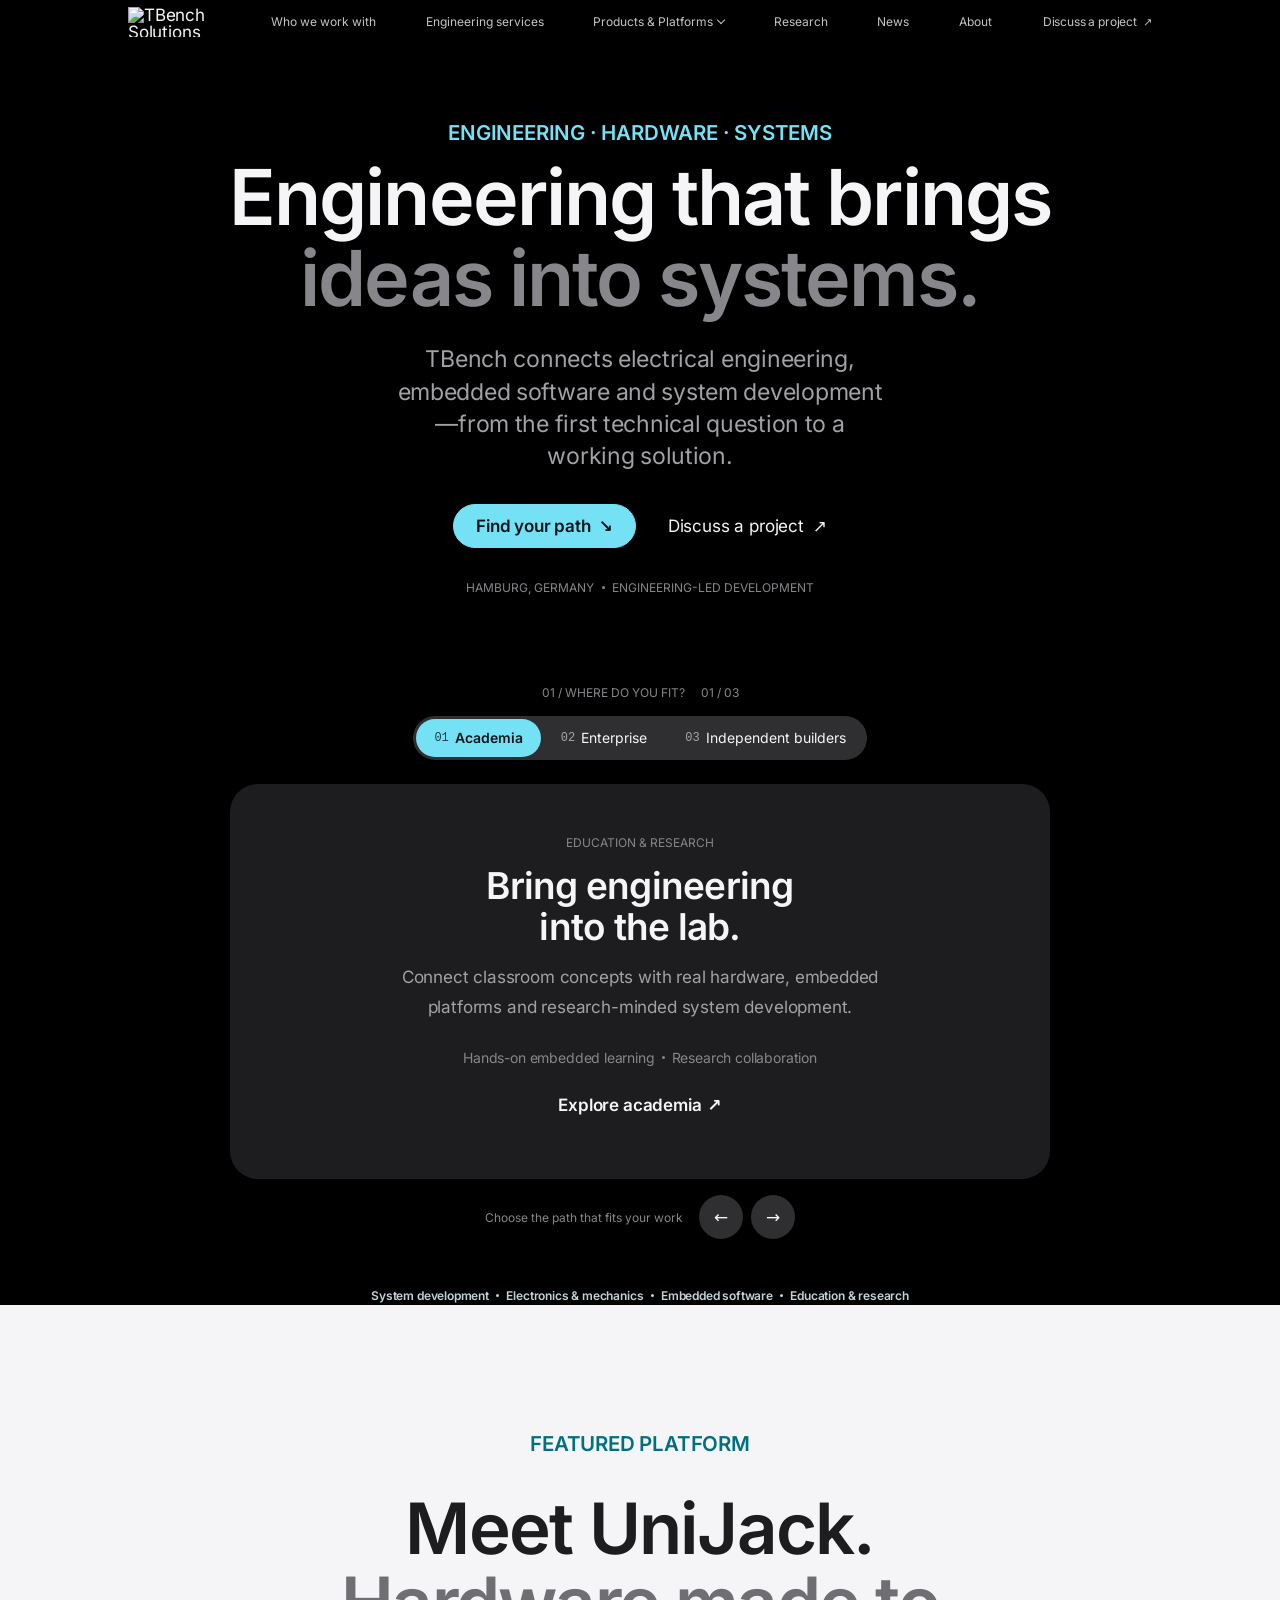
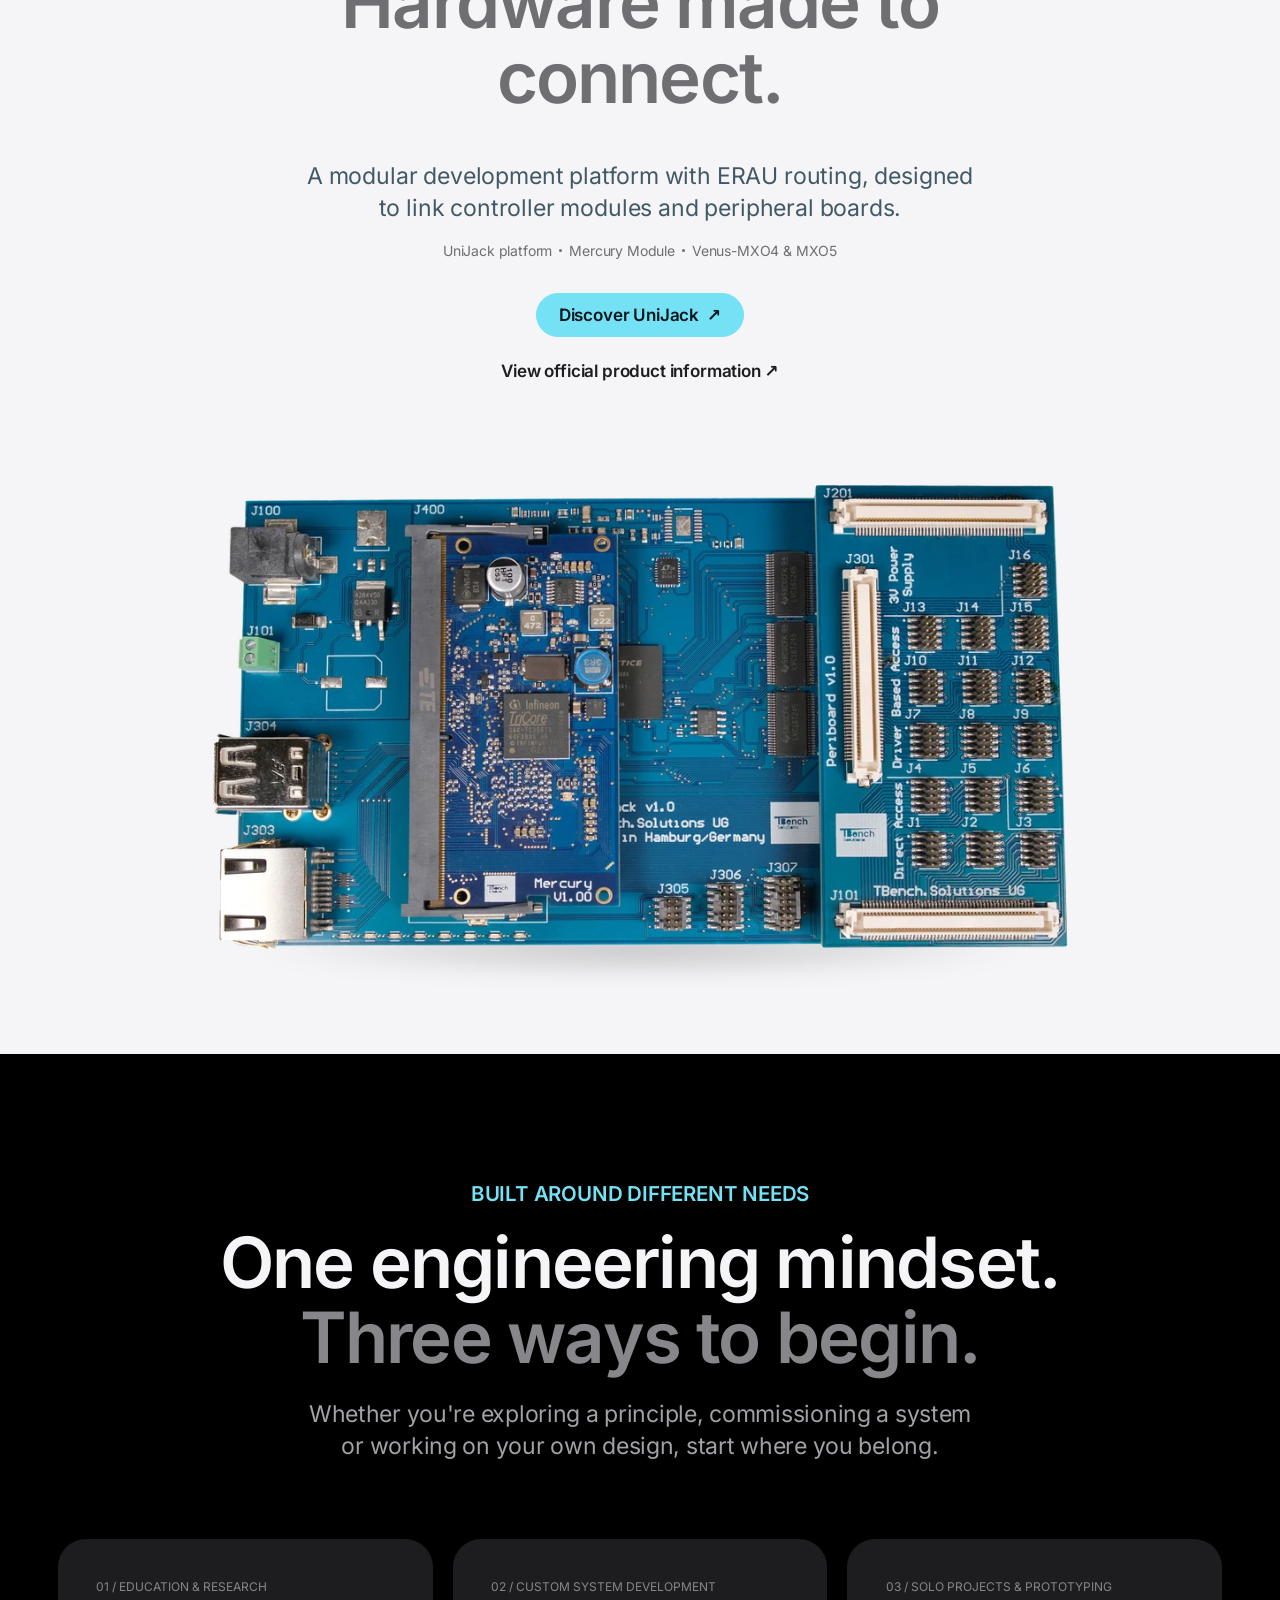
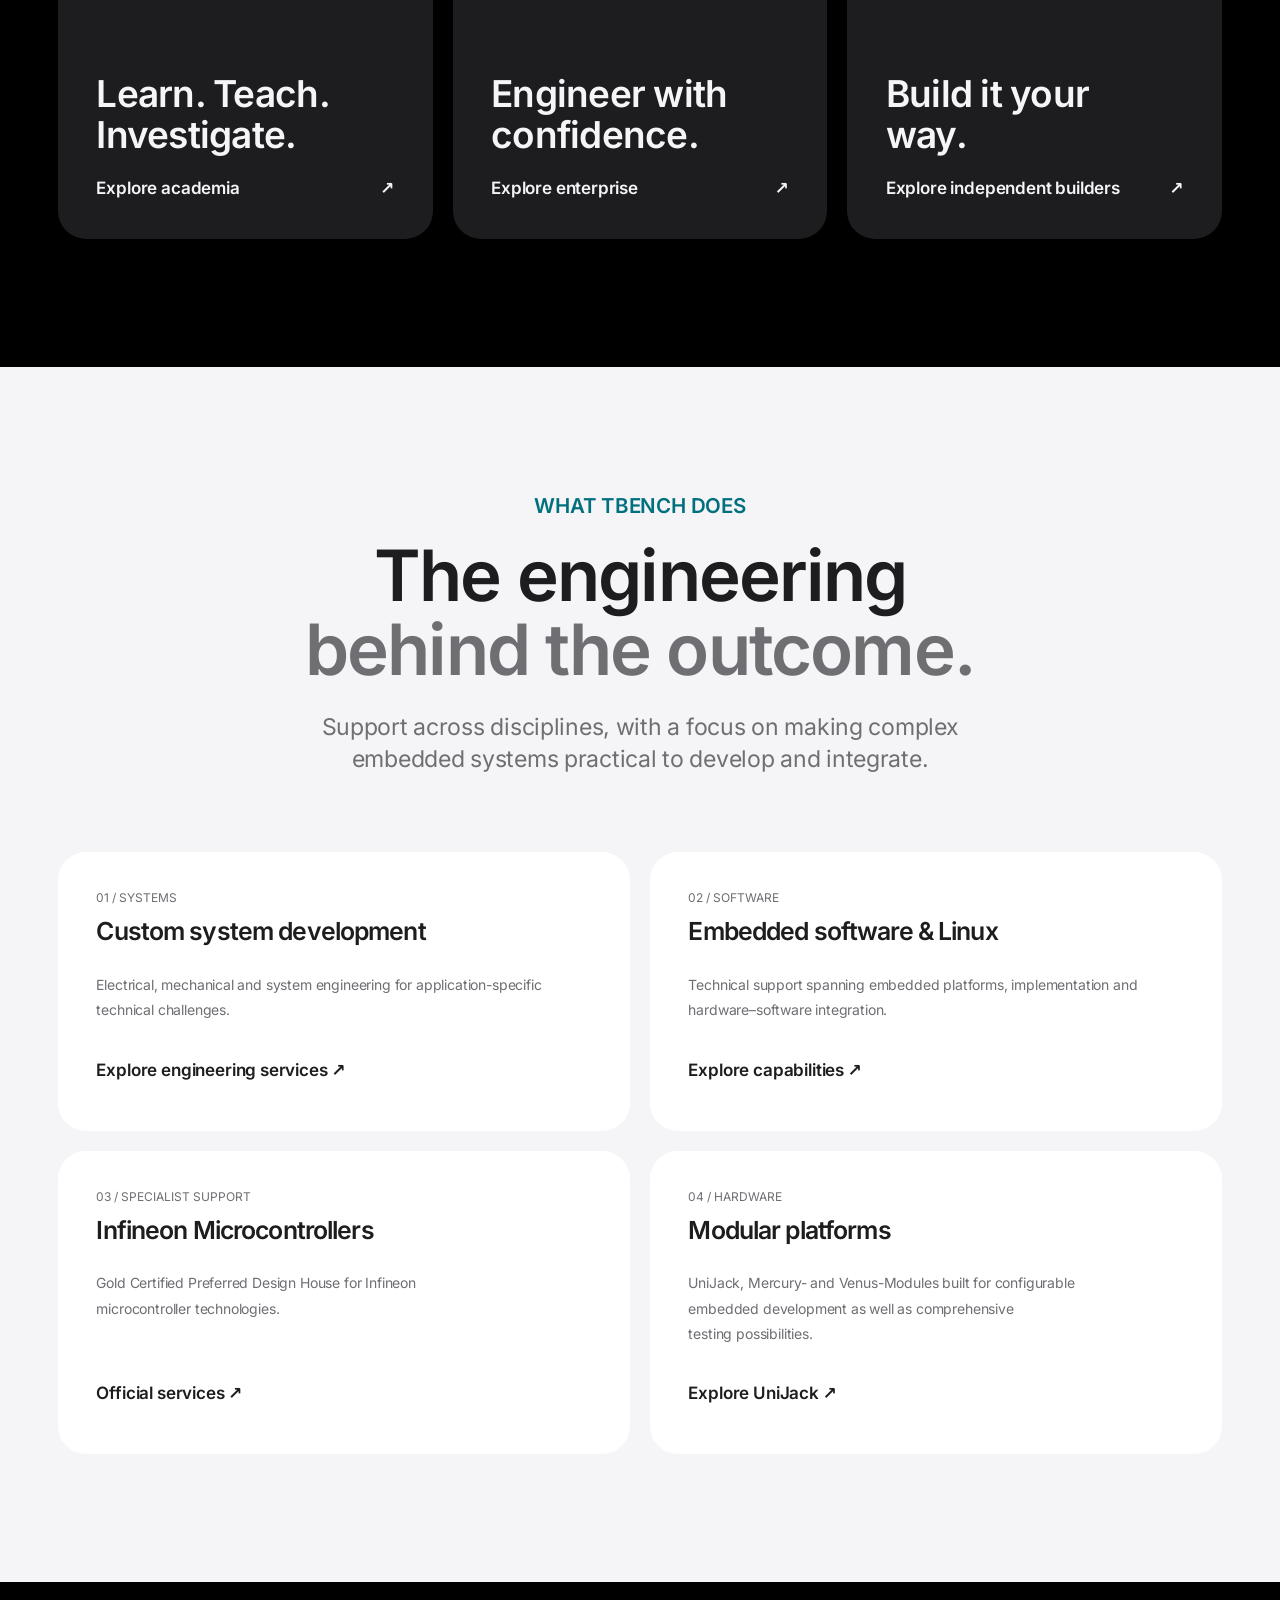
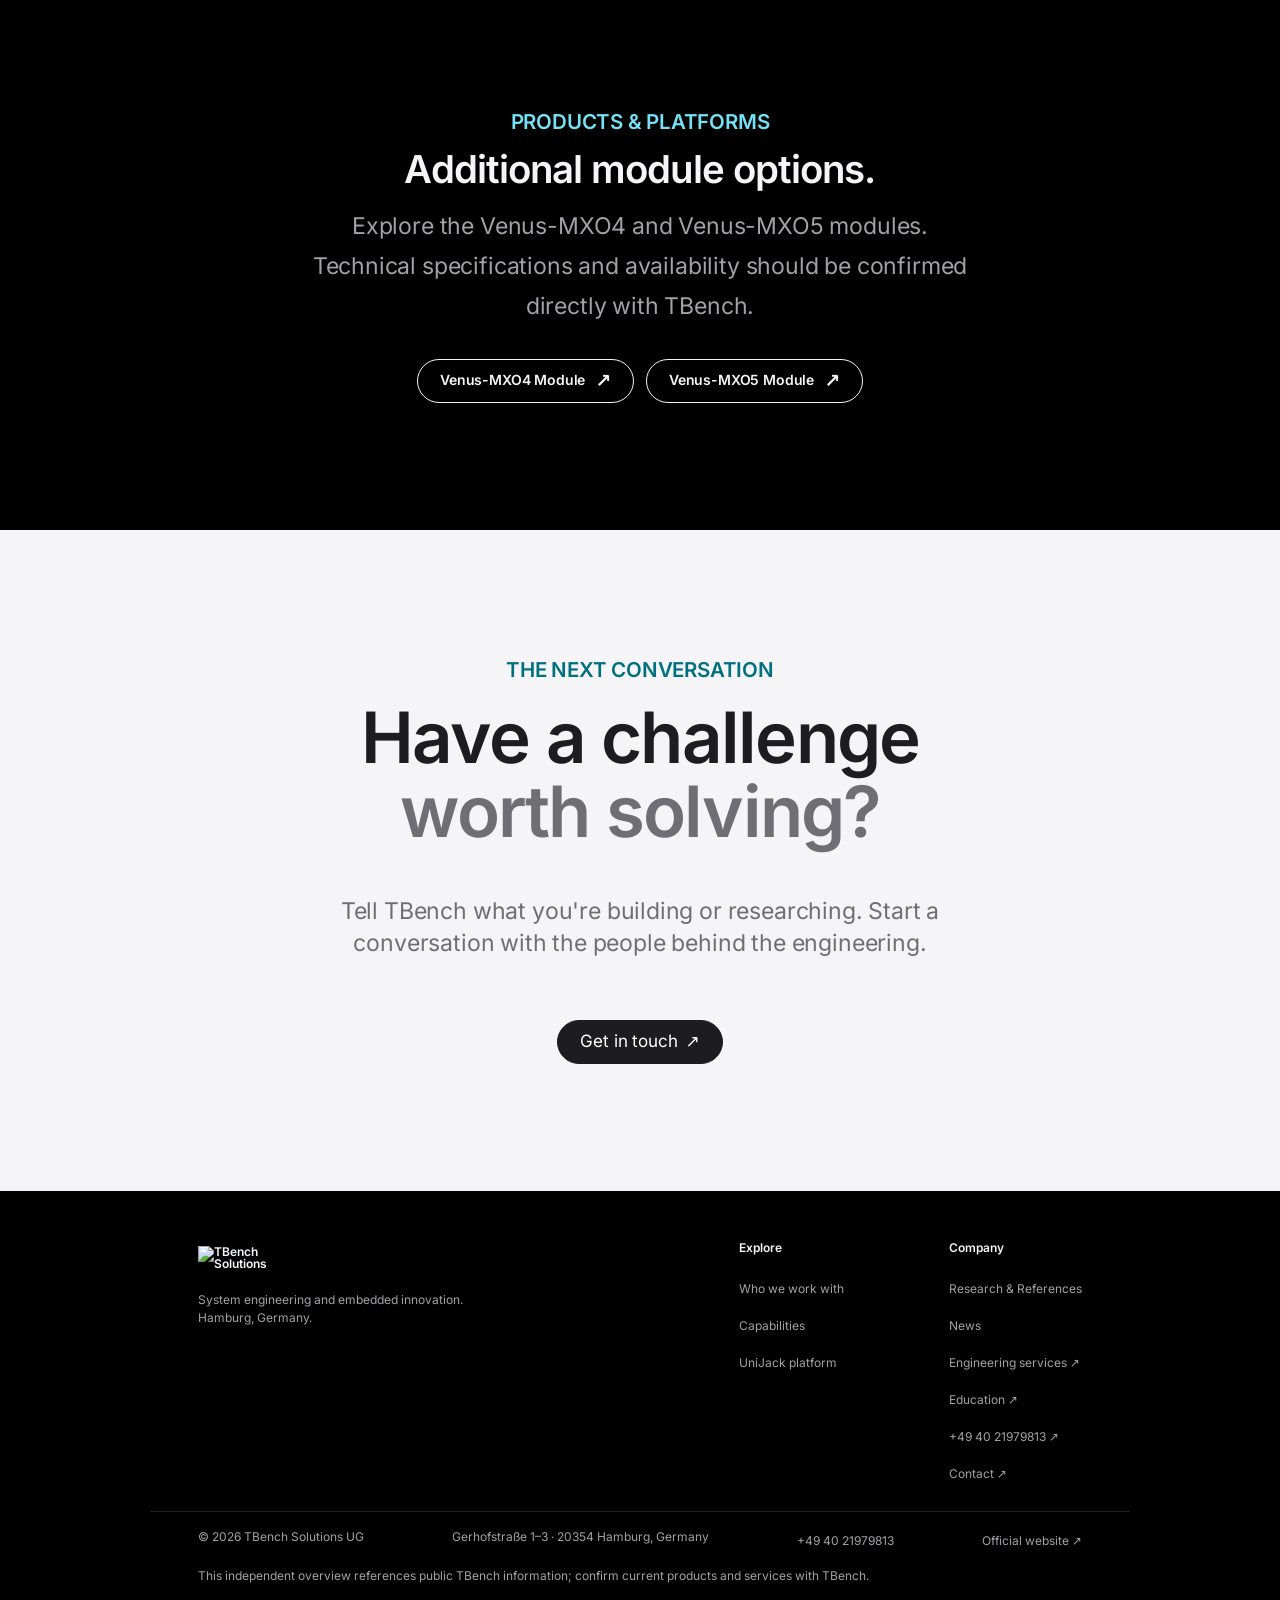
==== commit b2744e35: "Footer on black on every page - UniJack page footer and the TBench site footer use the black ground " ====
--- a/tbench/index.html
+++ b/tbench/index.html
@@ -7,8 +7,8 @@
 <meta property="og:type" content="website"><meta property="og:title" content="TBench Solutions | Engineering for what’s next">
 <meta property="og:description" content="Explore TBench engineering solutions for academia, enterprises and independent builders.">
 <meta property="og:image" content="https://britneylinda14-stack.github.io/tbench-unijack-copy/assets/gallery-1.jpg">
-<link rel="stylesheet" href="./../tokens.css?v=apple-13">
-<link rel="stylesheet" href="./site.css"><script src="./site.js?v=apple-13" defer></script><link rel="stylesheet" href="./concept.css?v=apple-13"><link rel="stylesheet" href="../tbench/shared-nav.css?v=apple-13"><script defer src="../tbench/shared-nav.js?v=apple-13"></script></head><body class="page-home">
+<link rel="stylesheet" href="./../tokens.css?v=apple-14">
+<link rel="stylesheet" href="./site.css"><script src="./site.js?v=apple-14" defer></script><link rel="stylesheet" href="./concept.css?v=apple-14"><link rel="stylesheet" href="../tbench/shared-nav.css?v=apple-14"><script defer src="../tbench/shared-nav.js?v=apple-14"></script></head><body class="page-home">
 <a class="skip-link" href="#main">Skip to content</a>
 <header class="tb-header" id="tb-unified-header" data-menu-open="false"><div class="tb-header-inner">
 <a class="tb-brand" href="../tbench/" aria-label="TBench Solutions — company homepage"><img src="../assets/tbench-official-logo.svg?v=20261109" alt="TBench Solutions" width="2048" height="659" decoding="async"></a>
--- a/tbench/concept.css
+++ b/tbench/concept.css
@@ -328,3 +328,12 @@
 .page-home .hero-grid{padding-top:calc(var(--header,44px) + clamp(44px,6vw,92px))}
 .sub-hero-grid{padding-top:clamp(72px,8.4vw,124px)!important}
 .page-editorial .ed-hero{padding-top:clamp(72px,8.4vw,124px)!important}
+/* ---------- Footer on black ---------- */
+.site-footer{background:var(--c-black)!important;color:var(--c-on-dark-2)}
+.site-footer :focus-visible{outline-color:var(--c-cyan)}
+.site-footer .brand .brand-logo{filter:none;opacity:1}
+.site-footer .footer-top{border-bottom-color:var(--c-line-dark)}
+.site-footer .footer-top>div:first-child p,.site-footer .footer-bottom,.site-footer .footer-note{color:var(--c-on-dark-2)}
+.site-footer .footer-nav strong{color:var(--c-on-dark)}
+.site-footer :is(.footer-nav a,.footer-bottom a){color:var(--c-on-dark-2)}
+@media (hover:hover) and (pointer:fine){.site-footer :is(.footer-nav a,.footer-bottom a):hover{color:var(--c-on-dark)}}
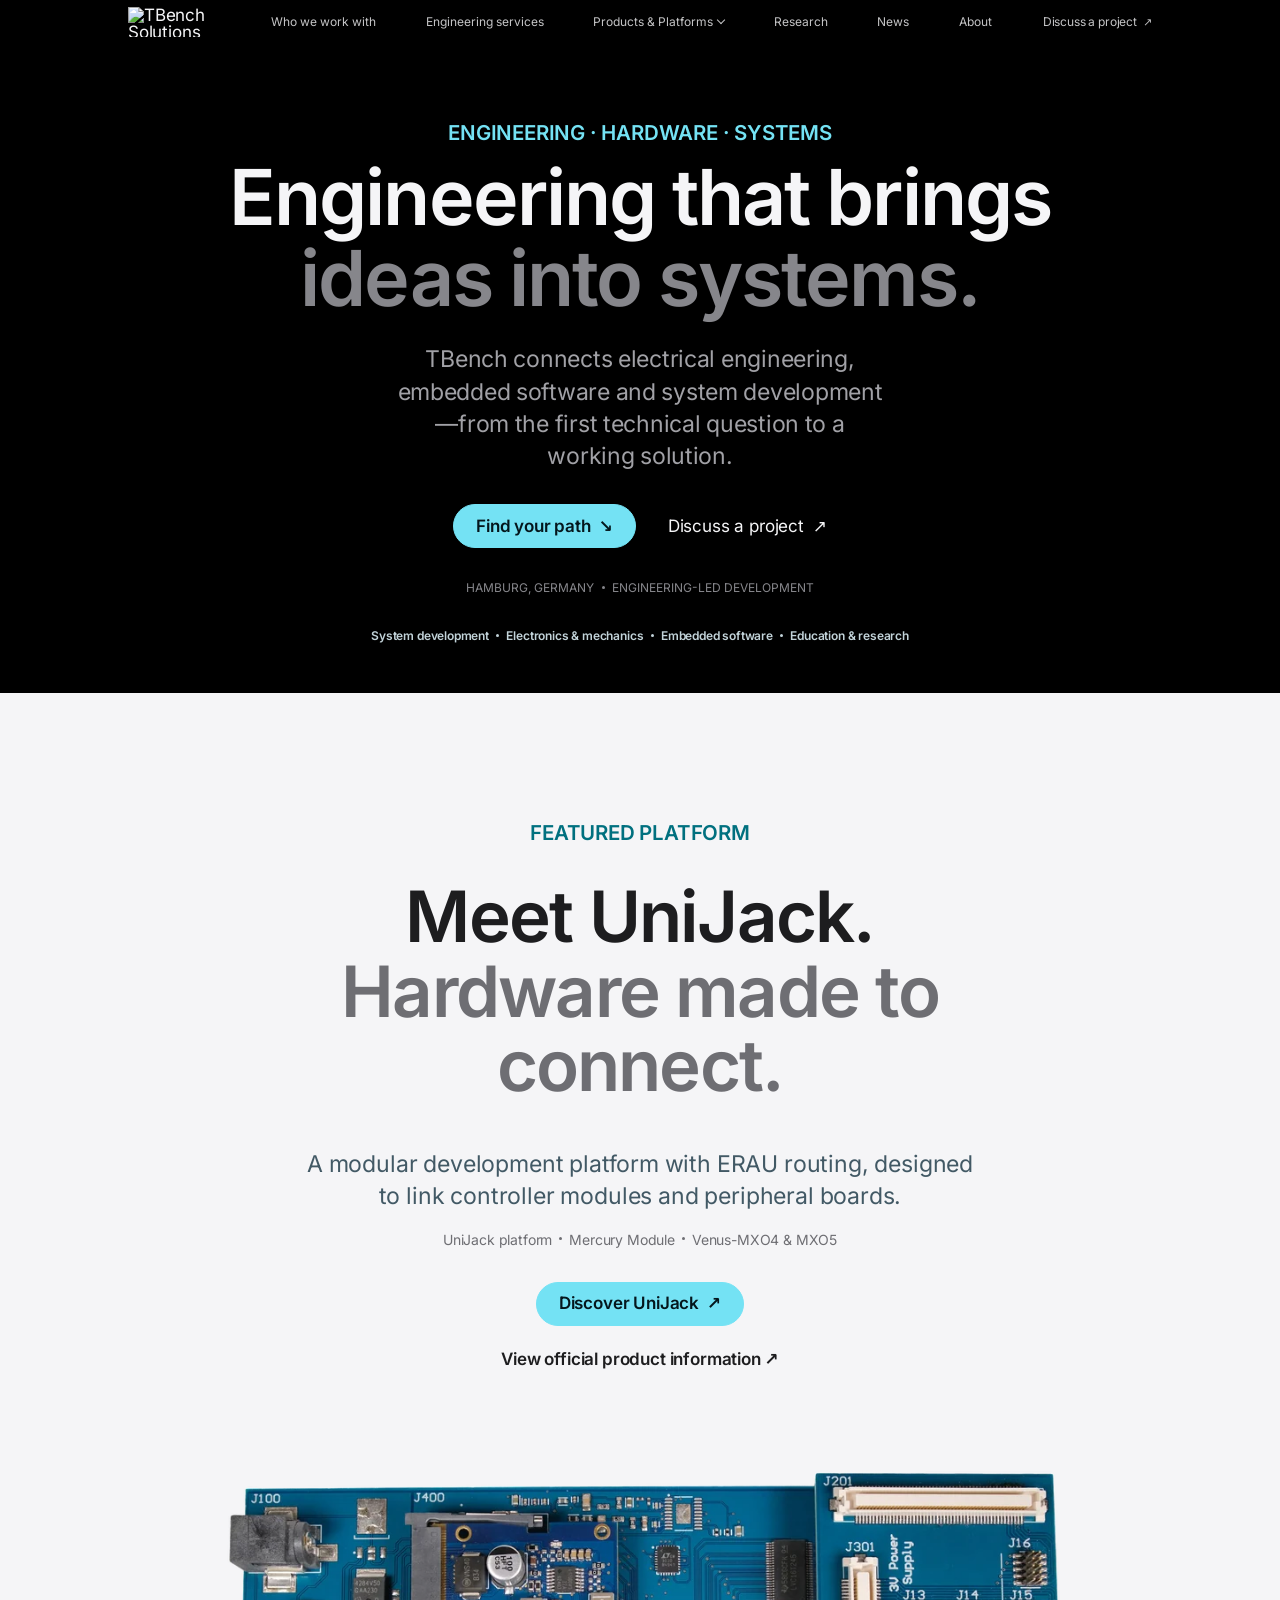
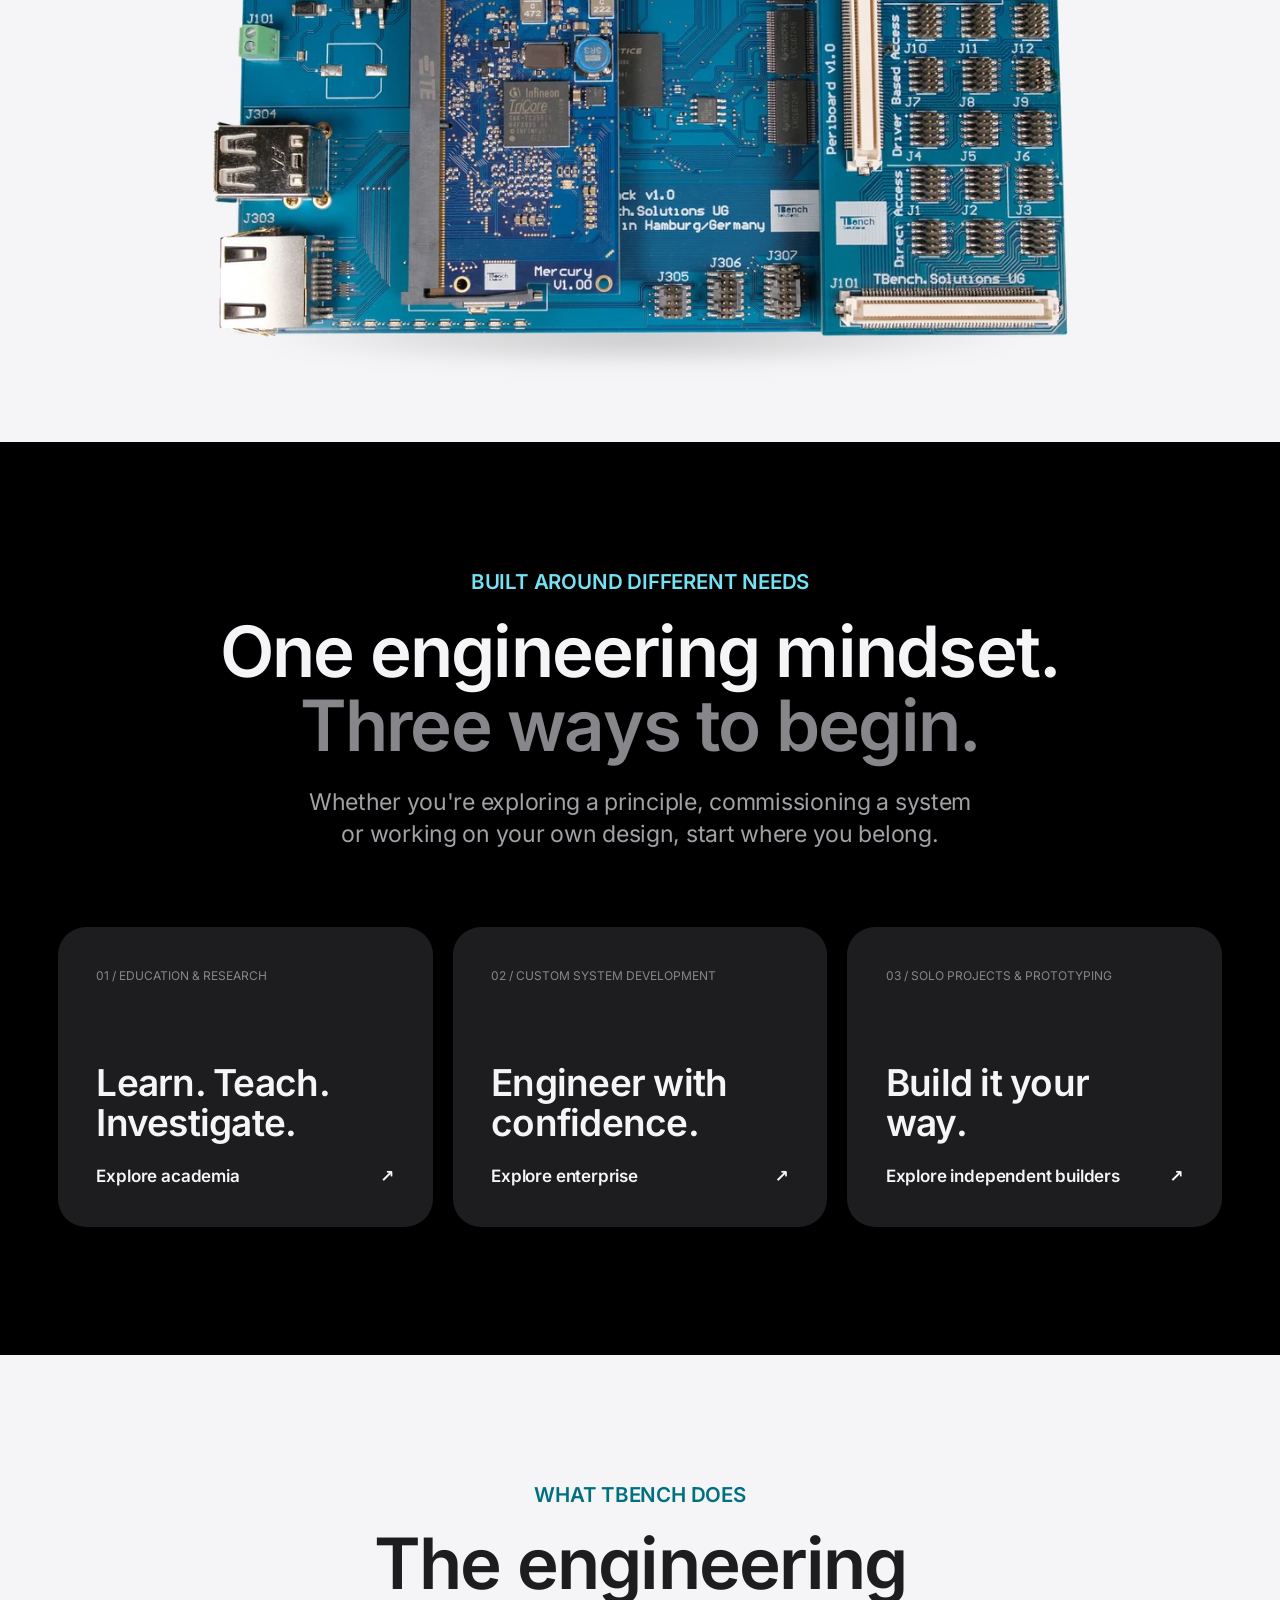
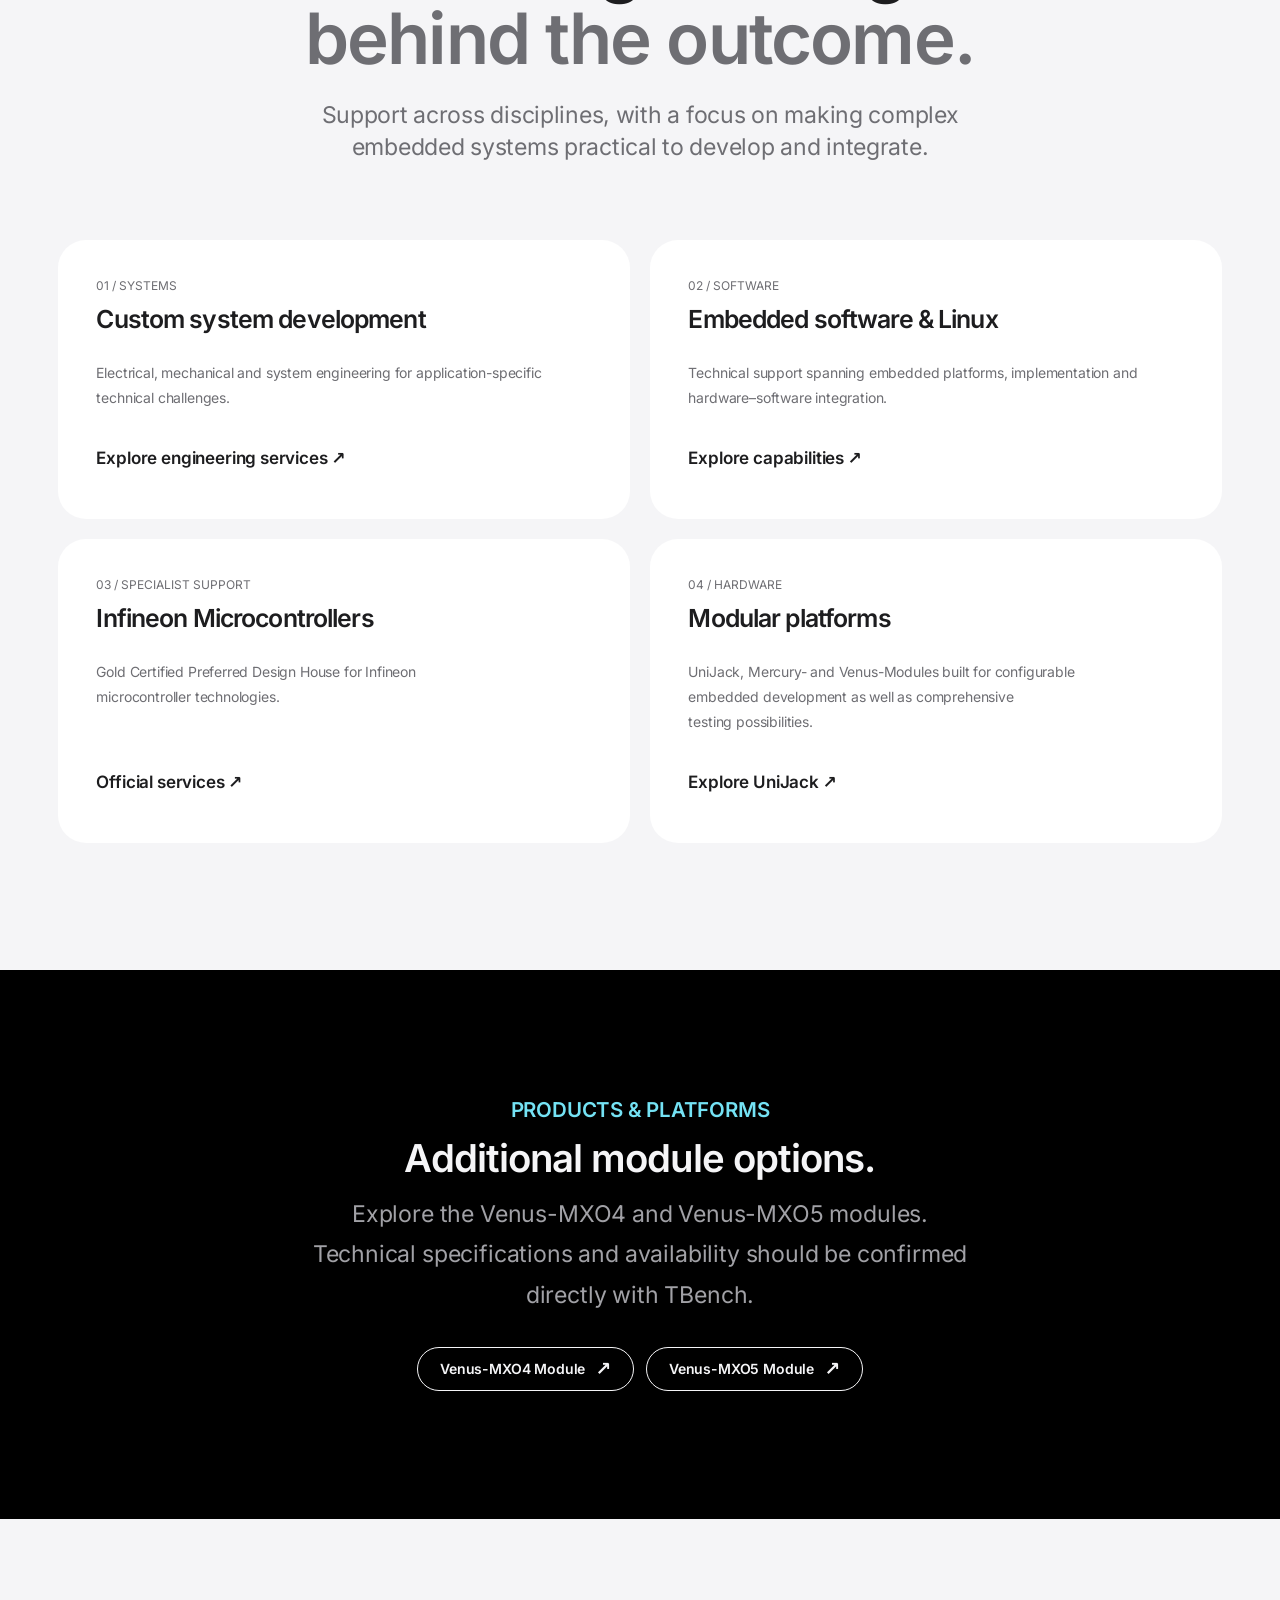
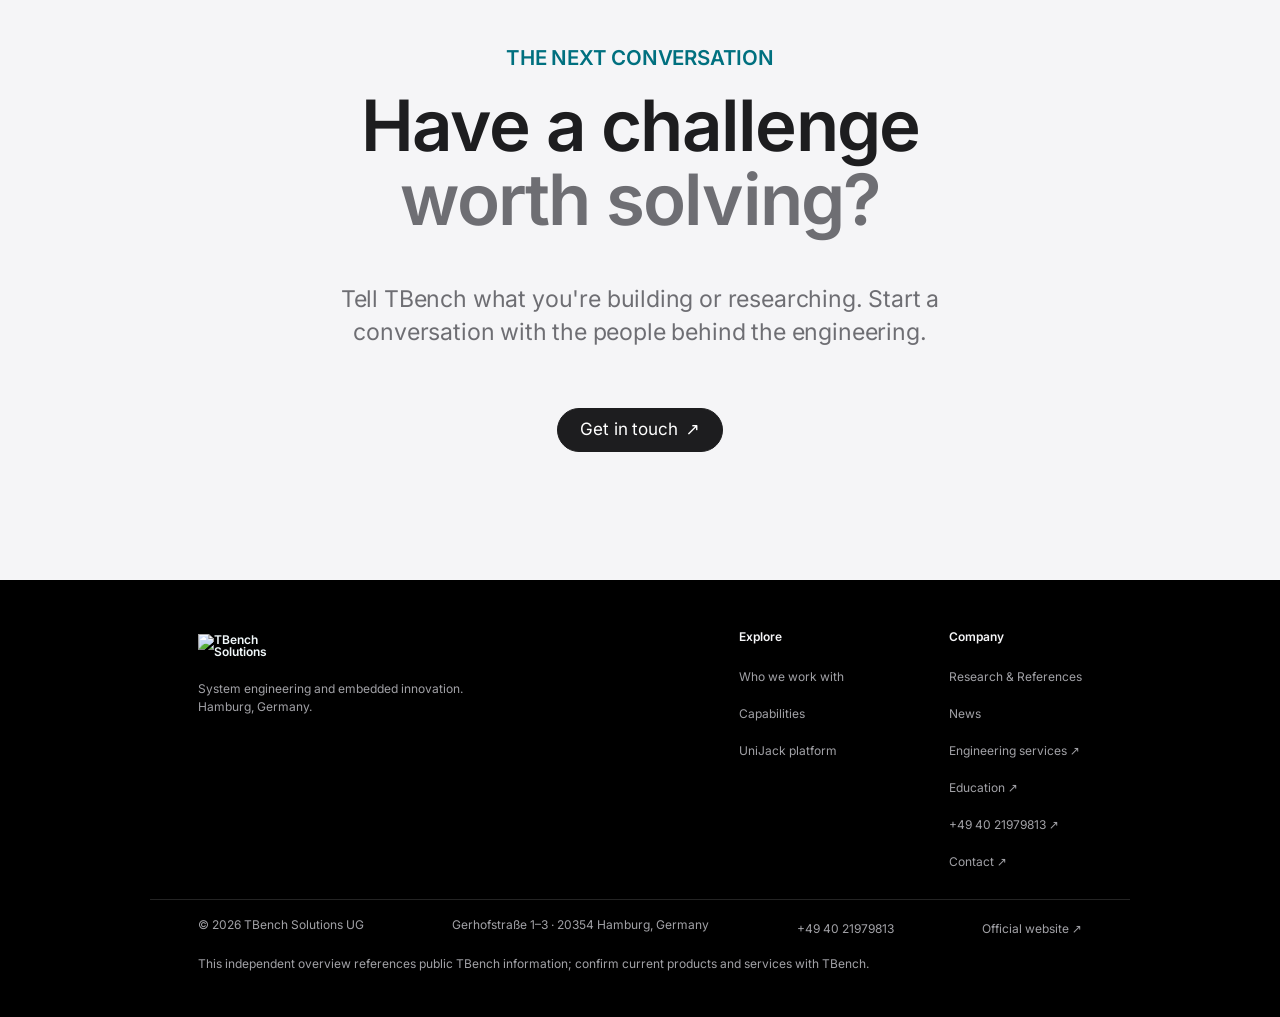
==== commit f59c4fd6: "TBench homepage: remove the tabbed audience card from the hero - The "Where do you fit?" carousel (A" ====
--- a/tbench/index.html
+++ b/tbench/index.html
@@ -7,8 +7,8 @@
 <meta property="og:type" content="website"><meta property="og:title" content="TBench Solutions | Engineering for what’s next">
 <meta property="og:description" content="Explore TBench engineering solutions for academia, enterprises and independent builders.">
 <meta property="og:image" content="https://britneylinda14-stack.github.io/tbench-unijack-copy/assets/gallery-1.jpg">
-<link rel="stylesheet" href="./../tokens.css?v=apple-14">
-<link rel="stylesheet" href="./site.css"><script src="./site.js?v=apple-14" defer></script><link rel="stylesheet" href="./concept.css?v=apple-14"><link rel="stylesheet" href="../tbench/shared-nav.css?v=apple-14"><script defer src="../tbench/shared-nav.js?v=apple-14"></script></head><body class="page-home">
+<link rel="stylesheet" href="./../tokens.css?v=apple-15">
+<link rel="stylesheet" href="./site.css"><script src="./site.js?v=apple-15" defer></script><link rel="stylesheet" href="./concept.css?v=apple-15"><link rel="stylesheet" href="../tbench/shared-nav.css?v=apple-15"><script defer src="../tbench/shared-nav.js?v=apple-15"></script></head><body class="page-home">
 <a class="skip-link" href="#main">Skip to content</a>
 <header class="tb-header" id="tb-unified-header" data-menu-open="false"><div class="tb-header-inner">
 <a class="tb-brand" href="../tbench/" aria-label="TBench Solutions — company homepage"><img src="../assets/tbench-official-logo.svg?v=20261109" alt="TBench Solutions" width="2048" height="659" decoding="async"></a>
@@ -33,12 +33,7 @@
 <p class="hero-lead">TBench connects electrical engineering, embedded software and system development—from the first technical question to a working solution.</p>
 <div class="hero-actions"><a href="#audiences" class="button button-primary">Find your path <span aria-hidden="true">↘</span></a><a href="mailto:info@tbench-solutions.com?subject=TBench%20engineering%20enquiry" class="text-link">Discuss a project <span aria-hidden="true">↗</span></a></div>
 <div class="hero-meta"><span>HAMBURG, GERMANY</span><span>ENGINEERING-LED DEVELOPMENT</span></div></div>
-<div class="carousel" role="region" aria-roledescription="carousel" aria-label="Explore TBench by audience" id="audience-carousel">
-<div class="carousel-head"><span>01 / WHERE DO YOU FIT?</span><span><b id="slide-count">01</b> / 03</span></div>
-<div class="slide-tabs" role="tablist" aria-label="Choose your audience"><button type="button" class="slide-tab active" data-to="0" role="tab" id="slide-tab-0" aria-selected="true" aria-controls="slide-0" tabindex="0"><small>01</small>Academia</button><button type="button" class="slide-tab" data-to="1" role="tab" id="slide-tab-1" aria-selected="false" aria-controls="slide-1" tabindex="-1"><small>02</small>Enterprise</button><button type="button" class="slide-tab" data-to="2" role="tab" id="slide-tab-2" aria-selected="false" aria-controls="slide-2" tabindex="-1"><small>03</small>Independent builders</button></div>
-<div class="slides"><article class="slide" id="slide-0" role="tabpanel" aria-labelledby="slide-tab-0" data-slide="0" ><div class="slide-body"><p class="micro">EDUCATION & RESEARCH</p><h3>Bring engineering into the lab.</h3><p>Connect classroom concepts with real hardware, embedded platforms and research-minded system development.</p><div class="slide-tags"><span>Hands-on embedded learning</span><span>Research collaboration</span></div><a class="slide-link" href="academia/">Explore academia<span aria-hidden="true">↗</span></a></div><div class="slide-art art-academia" aria-hidden="true"><div class="art-grid"></div><div class="art-head">TBENCH / 01</div><div class="art-board"><div class="art-chip">MCU<span>HARDWARE LAB</span></div><i class="art-node n1"></i><i class="art-node n2"></i><i class="art-node n3"></i><i class="art-node n4"></i></div><div class="art-legend">LEARN / TEST / EXPLORE</div></div></article><article class="slide" id="slide-1" role="tabpanel" aria-labelledby="slide-tab-1" data-slide="1" hidden><div class="slide-body"><p class="micro">CUSTOM SYSTEM DEVELOPMENT</p><h3>From requirements to working systems.</h3><p>Bring hardware, software and system engineering together with tailored development support.</p><div class="slide-tags"><span>System architecture</span><span>Embedded & Infineon support</span></div><a class="slide-link" href="enterprise/">Explore enterprise<span aria-hidden="true">↗</span></a></div><div class="slide-art art-enterprise" aria-hidden="true"><div class="art-grid"></div><div class="art-head">TBENCH / 02</div><div class="art-stack"><span>HARDWARE <b>01</b></span><span>EMBEDDED SOFTWARE <b>02</b></span><span>SYSTEM INTEGRATION <b>03</b></span></div><div class="art-legend">FROM DEFINITION TO DELIVERY</div></div></article><article class="slide" id="slide-2" role="tabpanel" aria-labelledby="slide-tab-2" data-slide="2" hidden><div class="slide-body"><p class="micro">SOLO PROJECTS & PROTOTYPING</p><h3>Make room for the next idea.</h3><p>Explore modular hardware, controller interfaces and a more flexible way to prototype embedded applications.</p><div class="slide-tags"><span>Modular hardware</span><span>Practical exploration</span></div><a class="slide-link" href="builders/">Explore for builders<span aria-hidden="true">↗</span></a></div><div class="slide-art art-builders" aria-hidden="true"><div class="art-grid"></div><div class="art-head">TBENCH / 03</div><div class="art-progression"><div><small>01</small>IDEA</div><i></i><div><small>02</small>BUILD</div><i></i><div><small>03</small>TEST</div></div><div class="art-legend">ONE STEP AT A TIME</div></div></article></div>
-<div class="carousel-foot"><span>Choose the path that fits your work</span><div><button type="button" data-move="-1" aria-label="Previous audience">←</button><button type="button" data-move="1" aria-label="Next audience">→</button></div></div><p class="visually-hidden" aria-live="polite" id="slide-status"></p>
-</div></div></section>
+</div></section>
 <div class="capability-strip"><div class="container"><span>System development</span><span>Electronics & mechanics</span><span>Embedded software</span><span>Education & research</span></div></div>
 <section class="feature-section tb-section--product"><div class="container feature-grid"><div class="feature-photo"><img src="../assets/responsive/unijack-front-1800.webp" srcset="../assets/responsive/unijack-front-1000.webp 1000w, ../assets/responsive/unijack-front-1800.webp 1800w" sizes="(max-width: 1100px) 100vw, 1000px" alt="UniJack development platform with Mercury controller and PeriBoard hardware" loading="lazy" width="2985" height="1669"><span>UNIJACK / MODULAR EMBEDDED HARDWARE</span></div>
 <div class="feature-copy"><p class="eyebrow">FEATURED PLATFORM</p><h2>Meet UniJack.<br><span>Hardware made to connect.</span></h2><p>A modular development platform with ERAU routing, designed to link controller modules and peripheral boards.</p><div class="feature-list"><span>UniJack platform</span><span>Mercury Module</span><span>Venus-MXO4 &amp; MXO5</span></div><a class="button button-primary" href="../">Discover UniJack <span aria-hidden="true">↗</span></a><a class="official-link" href="https://www.tbenchsolutions.com/products/" target="_blank" rel="noopener">View official product information ↗</a></div></div></section>
--- a/tbench/concept.css
+++ b/tbench/concept.css
@@ -337,3 +337,5 @@
 .site-footer .footer-nav strong{color:var(--c-on-dark)}
 .site-footer :is(.footer-nav a,.footer-bottom a){color:var(--c-on-dark-2)}
 @media (hover:hover) and (pointer:fine){.site-footer :is(.footer-nav a,.footer-bottom a):hover{color:var(--c-on-dark)}}
+/* Homepage hero without the audience card: the capability line gets room above and below. */
+.page-home .capability-strip .container{padding-block:var(--s-6) var(--s-7)}
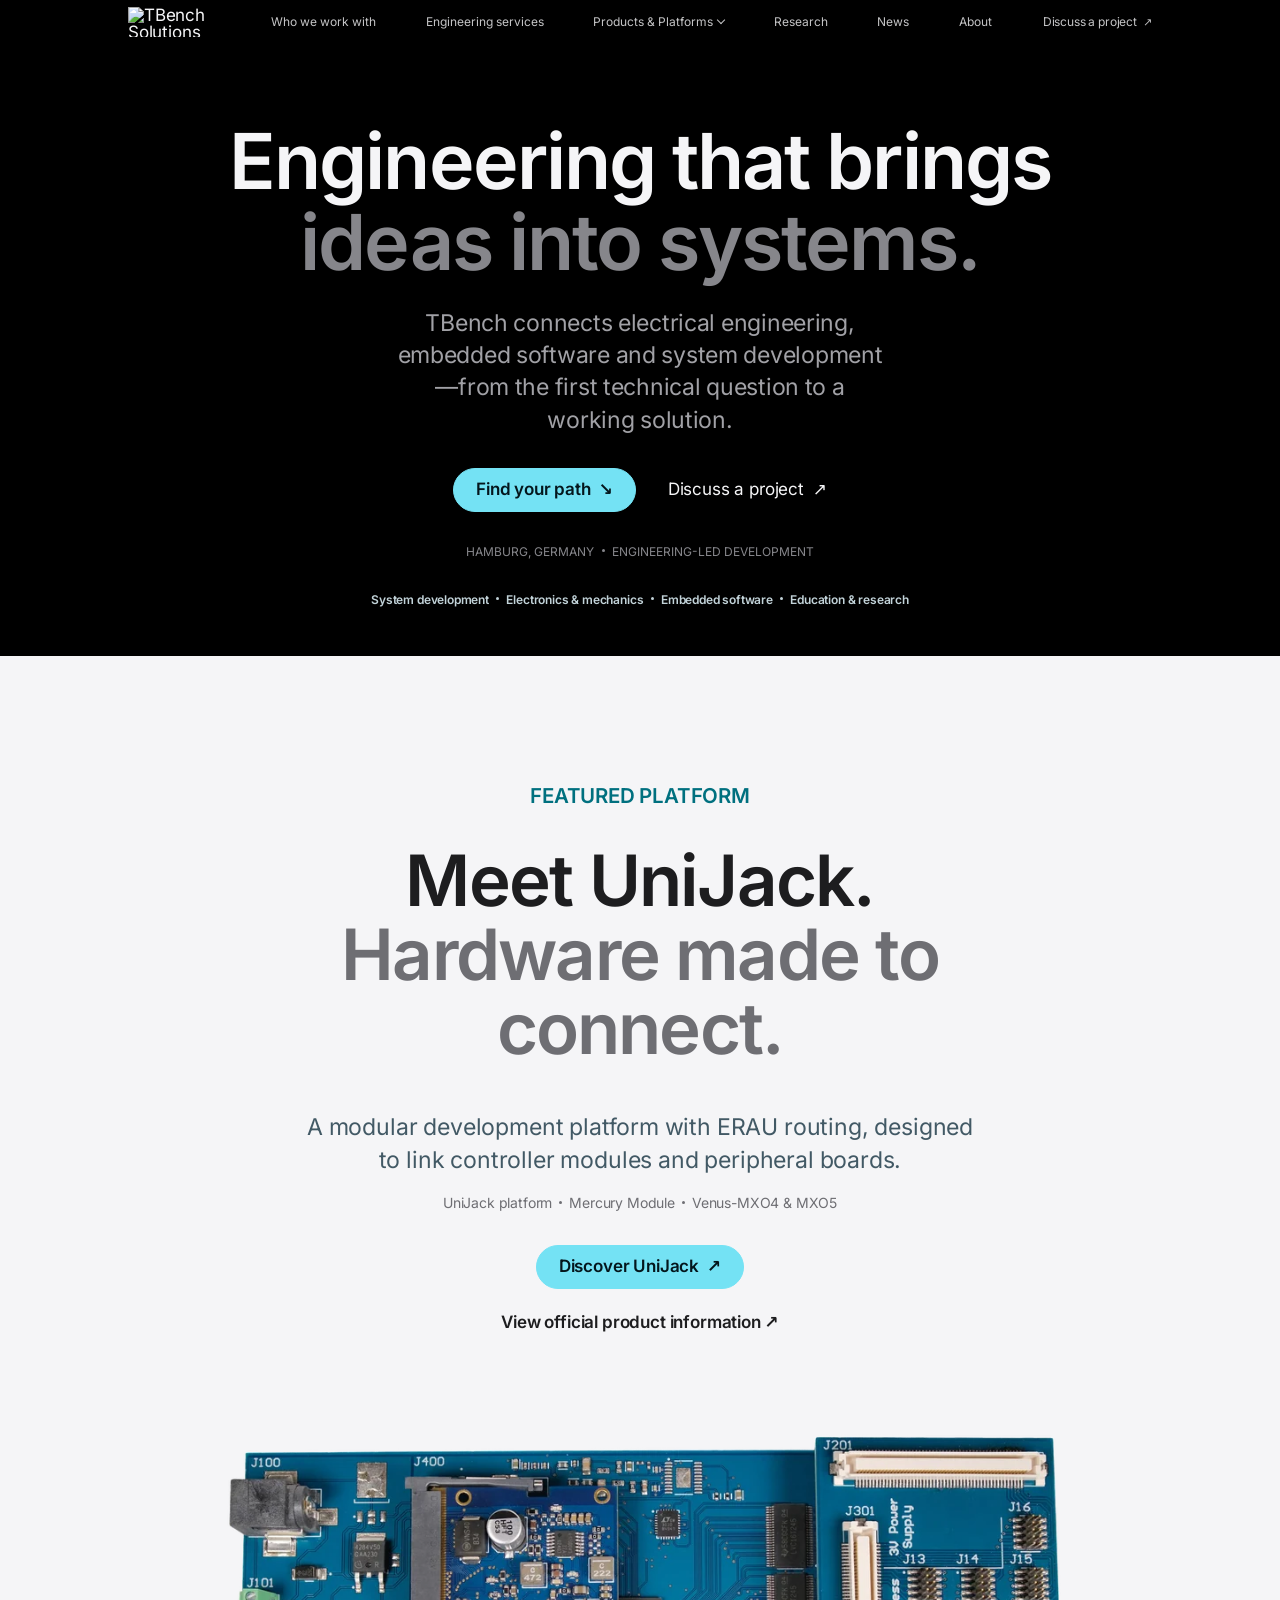
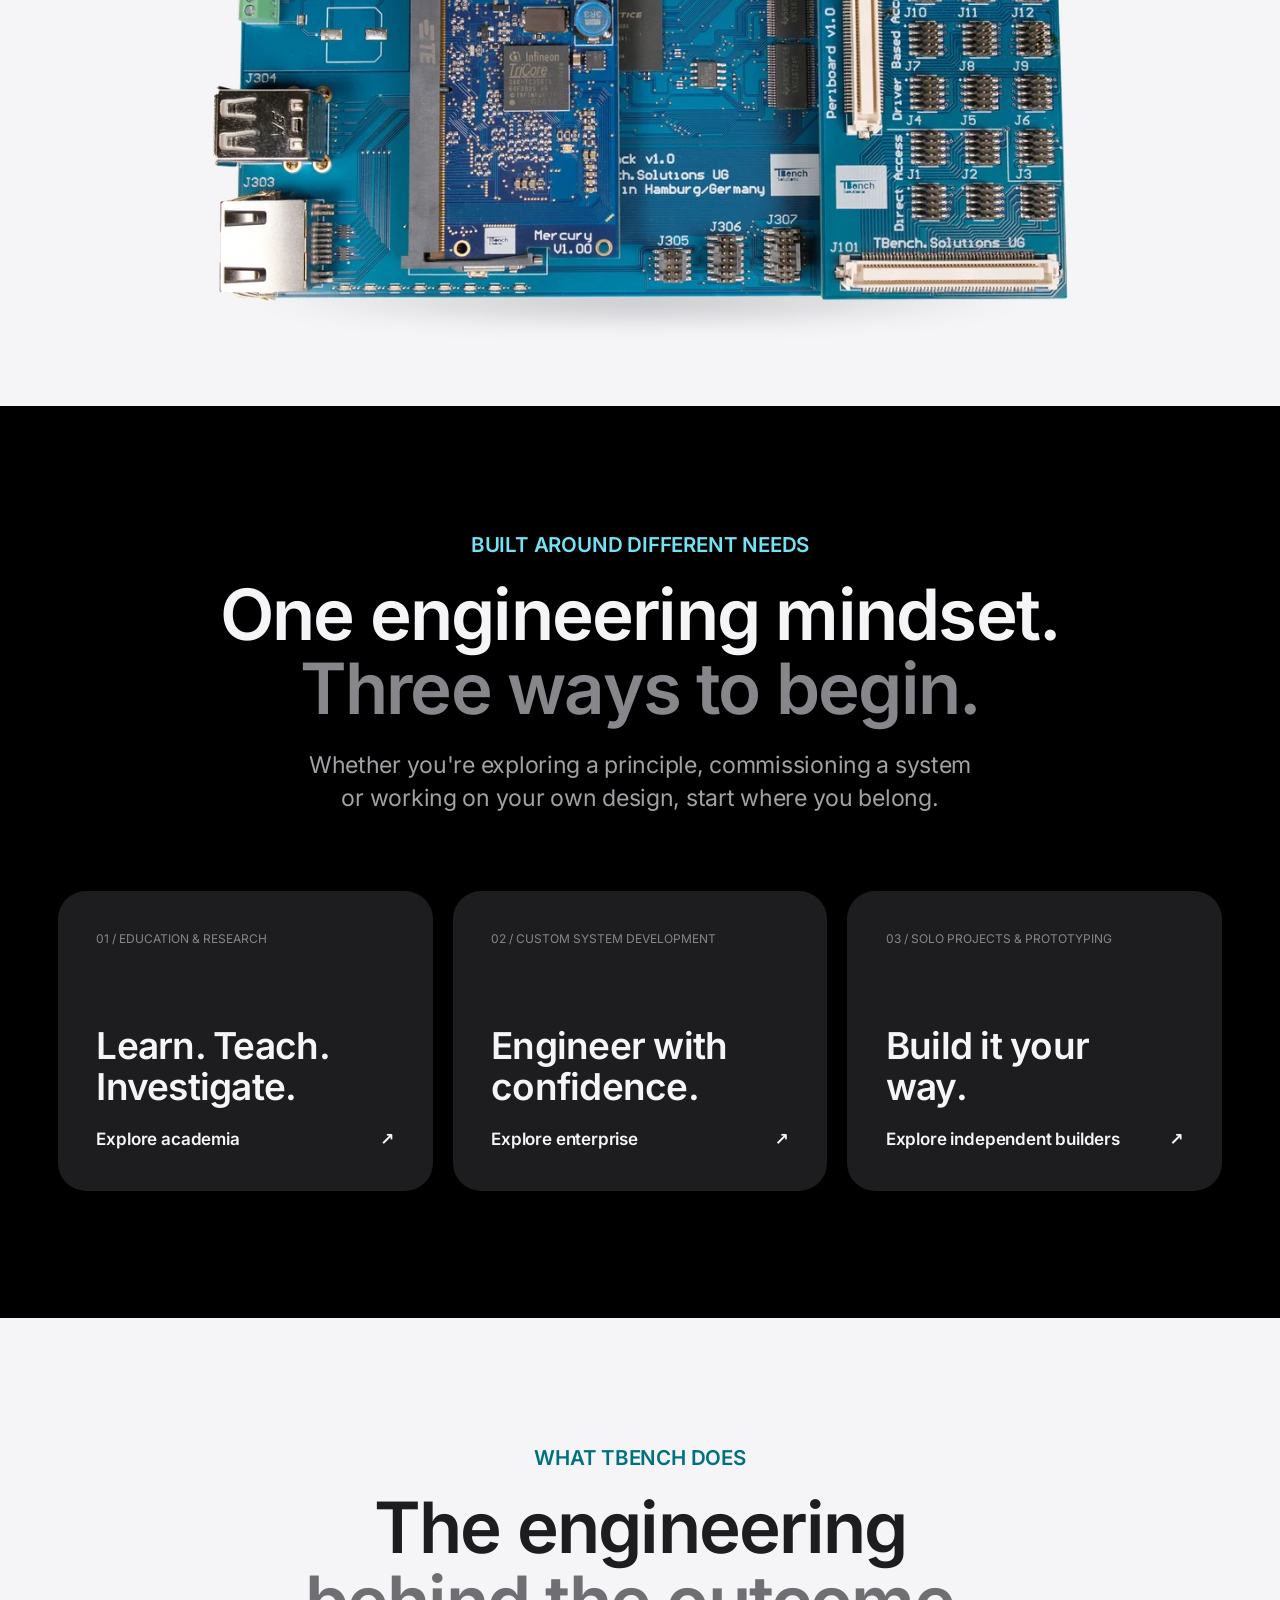
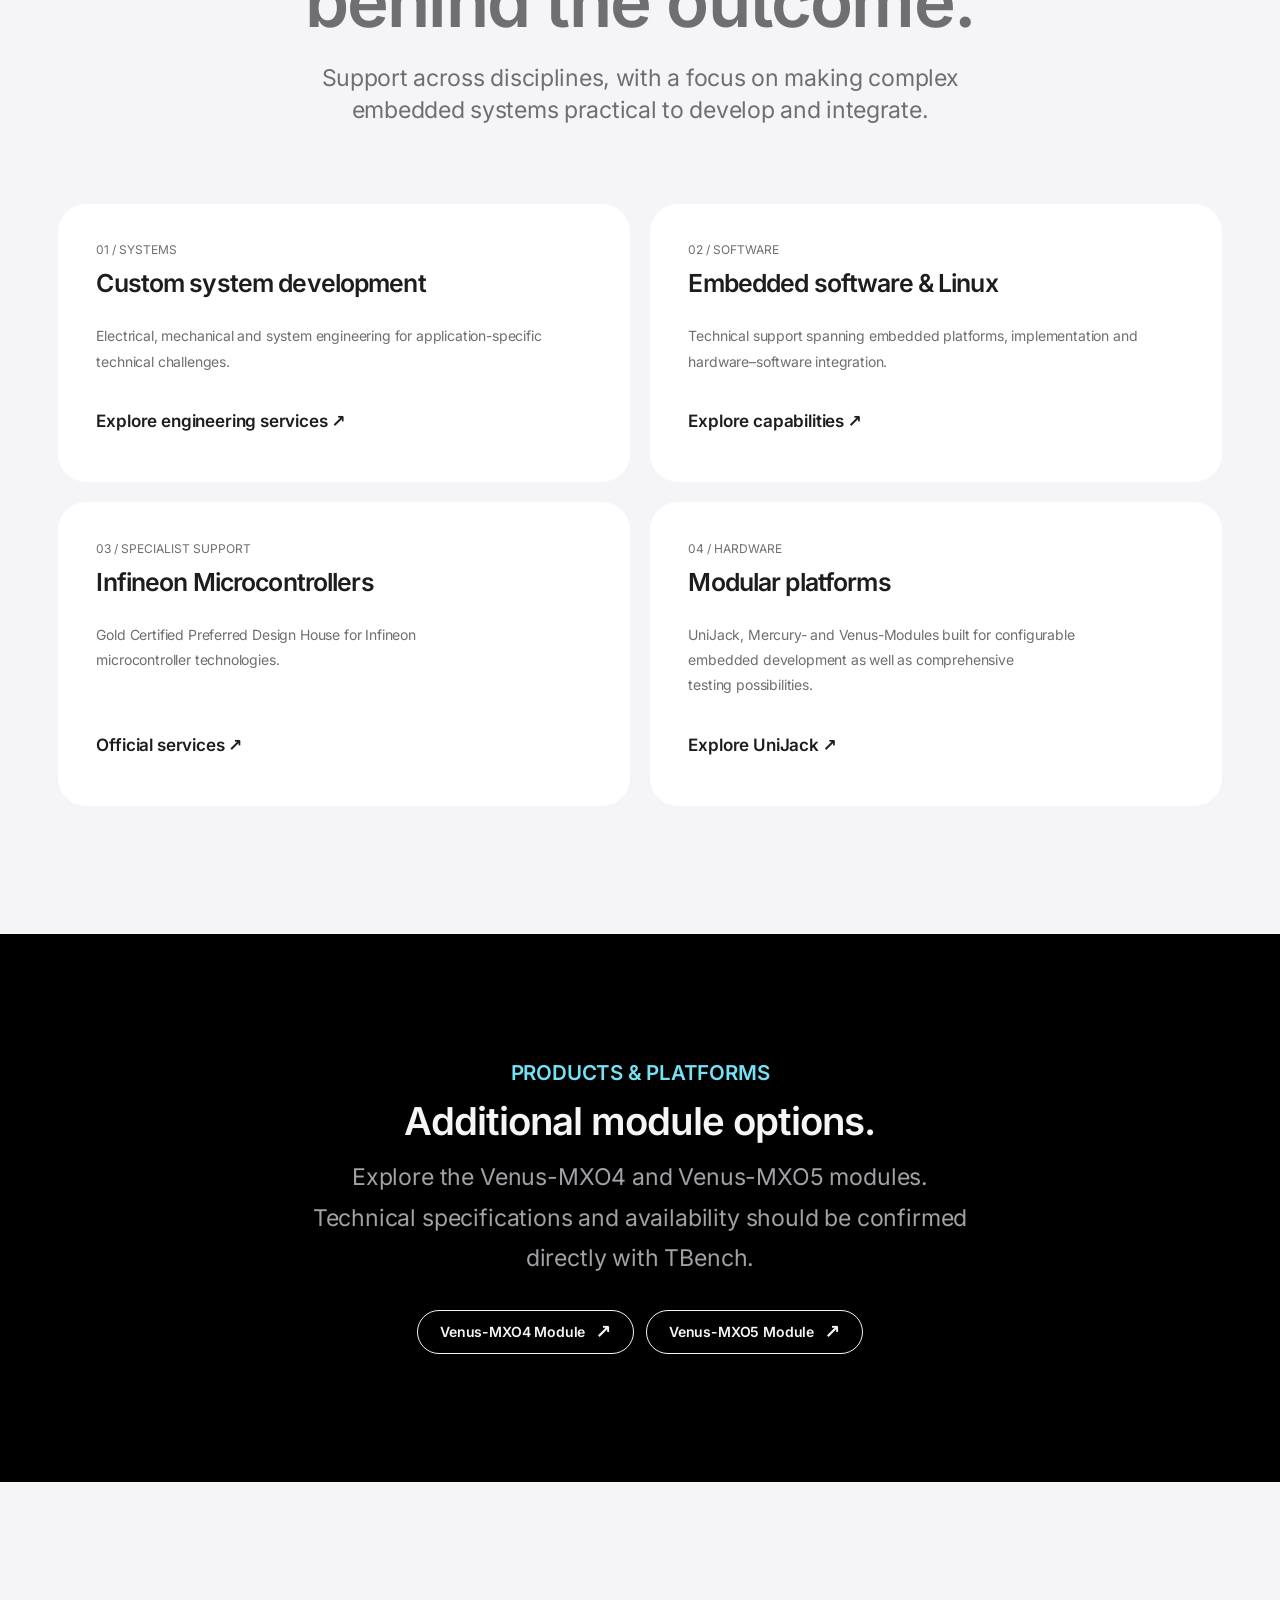
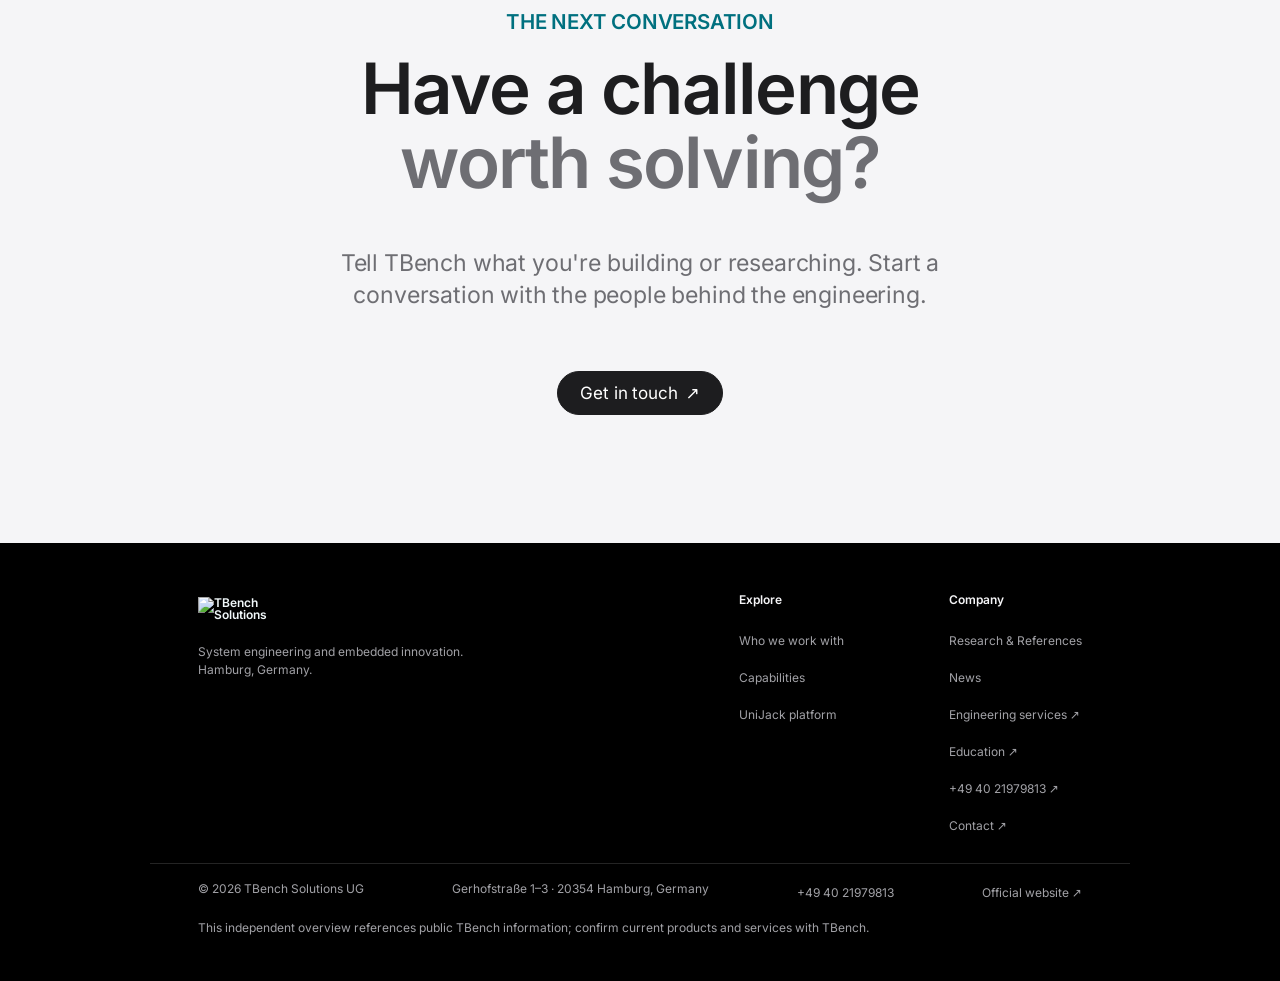
==== commit 1f349d53: "Homepage hero: remove the label line and keep the heading's first line together Co-Authored-By: Clau" ====
--- a/tbench/index.html
+++ b/tbench/index.html
@@ -7,8 +7,8 @@
 <meta property="og:type" content="website"><meta property="og:title" content="TBench Solutions | Engineering for what’s next">
 <meta property="og:description" content="Explore TBench engineering solutions for academia, enterprises and independent builders.">
 <meta property="og:image" content="https://britneylinda14-stack.github.io/tbench-unijack-copy/assets/gallery-1.jpg">
-<link rel="stylesheet" href="./../tokens.css?v=apple-15">
-<link rel="stylesheet" href="./site.css"><script src="./site.js?v=apple-15" defer></script><link rel="stylesheet" href="./concept.css?v=apple-15"><link rel="stylesheet" href="../tbench/shared-nav.css?v=apple-15"><script defer src="../tbench/shared-nav.js?v=apple-15"></script></head><body class="page-home">
+<link rel="stylesheet" href="./../tokens.css?v=apple-16">
+<link rel="stylesheet" href="./site.css"><script src="./site.js?v=apple-16" defer></script><link rel="stylesheet" href="./concept.css?v=apple-16"><link rel="stylesheet" href="../tbench/shared-nav.css?v=apple-16"><script defer src="../tbench/shared-nav.js?v=apple-16"></script></head><body class="page-home">
 <a class="skip-link" href="#main">Skip to content</a>
 <header class="tb-header" id="tb-unified-header" data-menu-open="false"><div class="tb-header-inner">
 <a class="tb-brand" href="../tbench/" aria-label="TBench Solutions — company homepage"><img src="../assets/tbench-official-logo.svg?v=20261109" alt="TBench Solutions" width="2048" height="659" decoding="async"></a>
@@ -28,7 +28,6 @@
 </nav><a class="tb-contact" href="mailto:info@tbench-solutions.com?subject=TBench%20project%20enquiry">Discuss a project <span aria-hidden="true">↗</span></a>
 </div></header><main id="main">
 <section class="hero"><div class="container hero-grid"><div class="hero-copy">
-<p class="eyebrow"><i aria-hidden="true"></i> ENGINEERING · HARDWARE · SYSTEMS</p>
 <h1>Engineering that brings <em>ideas into systems.</em></h1>
 <p class="hero-lead">TBench connects electrical engineering, embedded software and system development—from the first technical question to a working solution.</p>
 <div class="hero-actions"><a href="#audiences" class="button button-primary">Find your path <span aria-hidden="true">↘</span></a><a href="mailto:info@tbench-solutions.com?subject=TBench%20engineering%20enquiry" class="text-link">Discuss a project <span aria-hidden="true">↗</span></a></div>
--- a/tbench/concept.css
+++ b/tbench/concept.css
@@ -339,3 +339,6 @@
 @media (hover:hover) and (pointer:fine){.site-footer :is(.footer-nav a,.footer-bottom a):hover{color:var(--c-on-dark)}}
 /* Homepage hero without the audience card: the capability line gets room above and below. */
 .page-home .capability-strip .container{padding-block:var(--s-6) var(--s-7)}
+
+/* Homepage hero on phones and small tablets: the heading is sized so its first line fits the screen width. */
+@media (max-width:767px){.page-home .hero h1{font-size:min(3.5rem,calc((100vw - var(--gutter)*2)/10))}}
